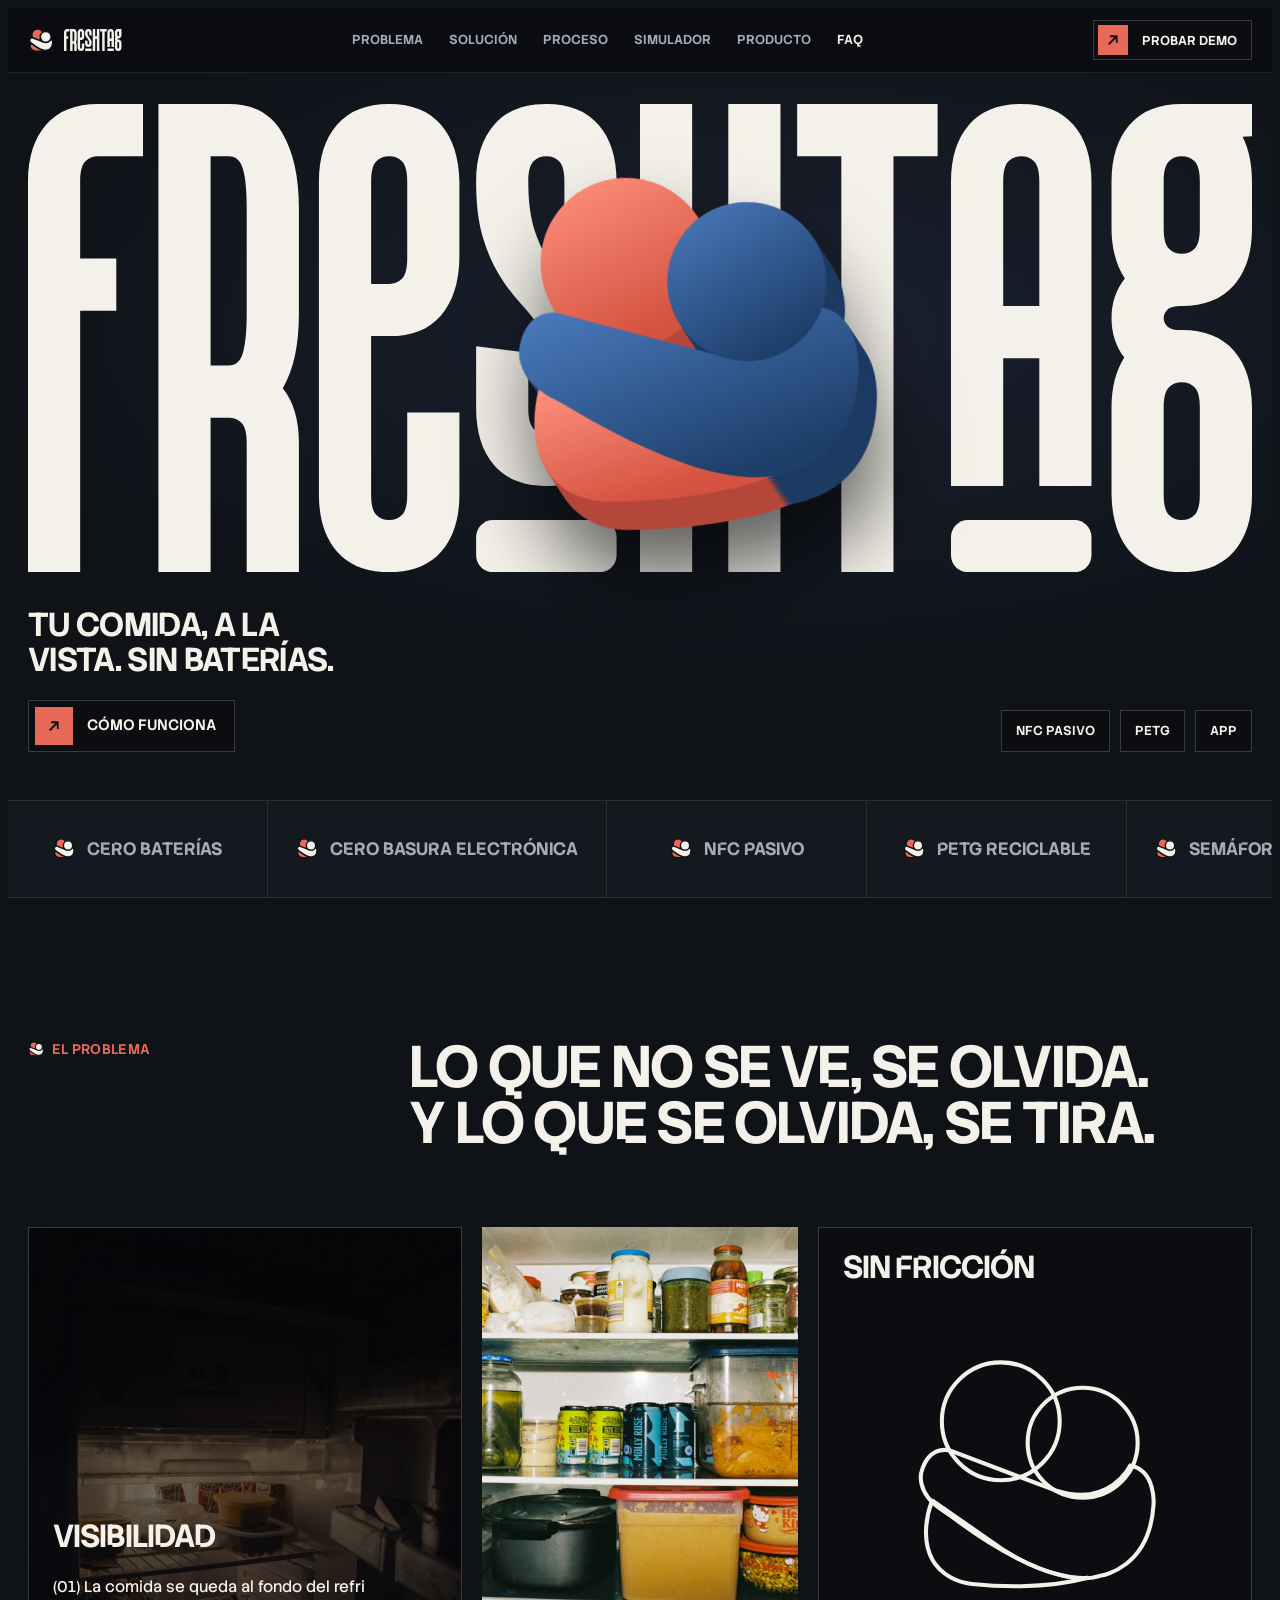
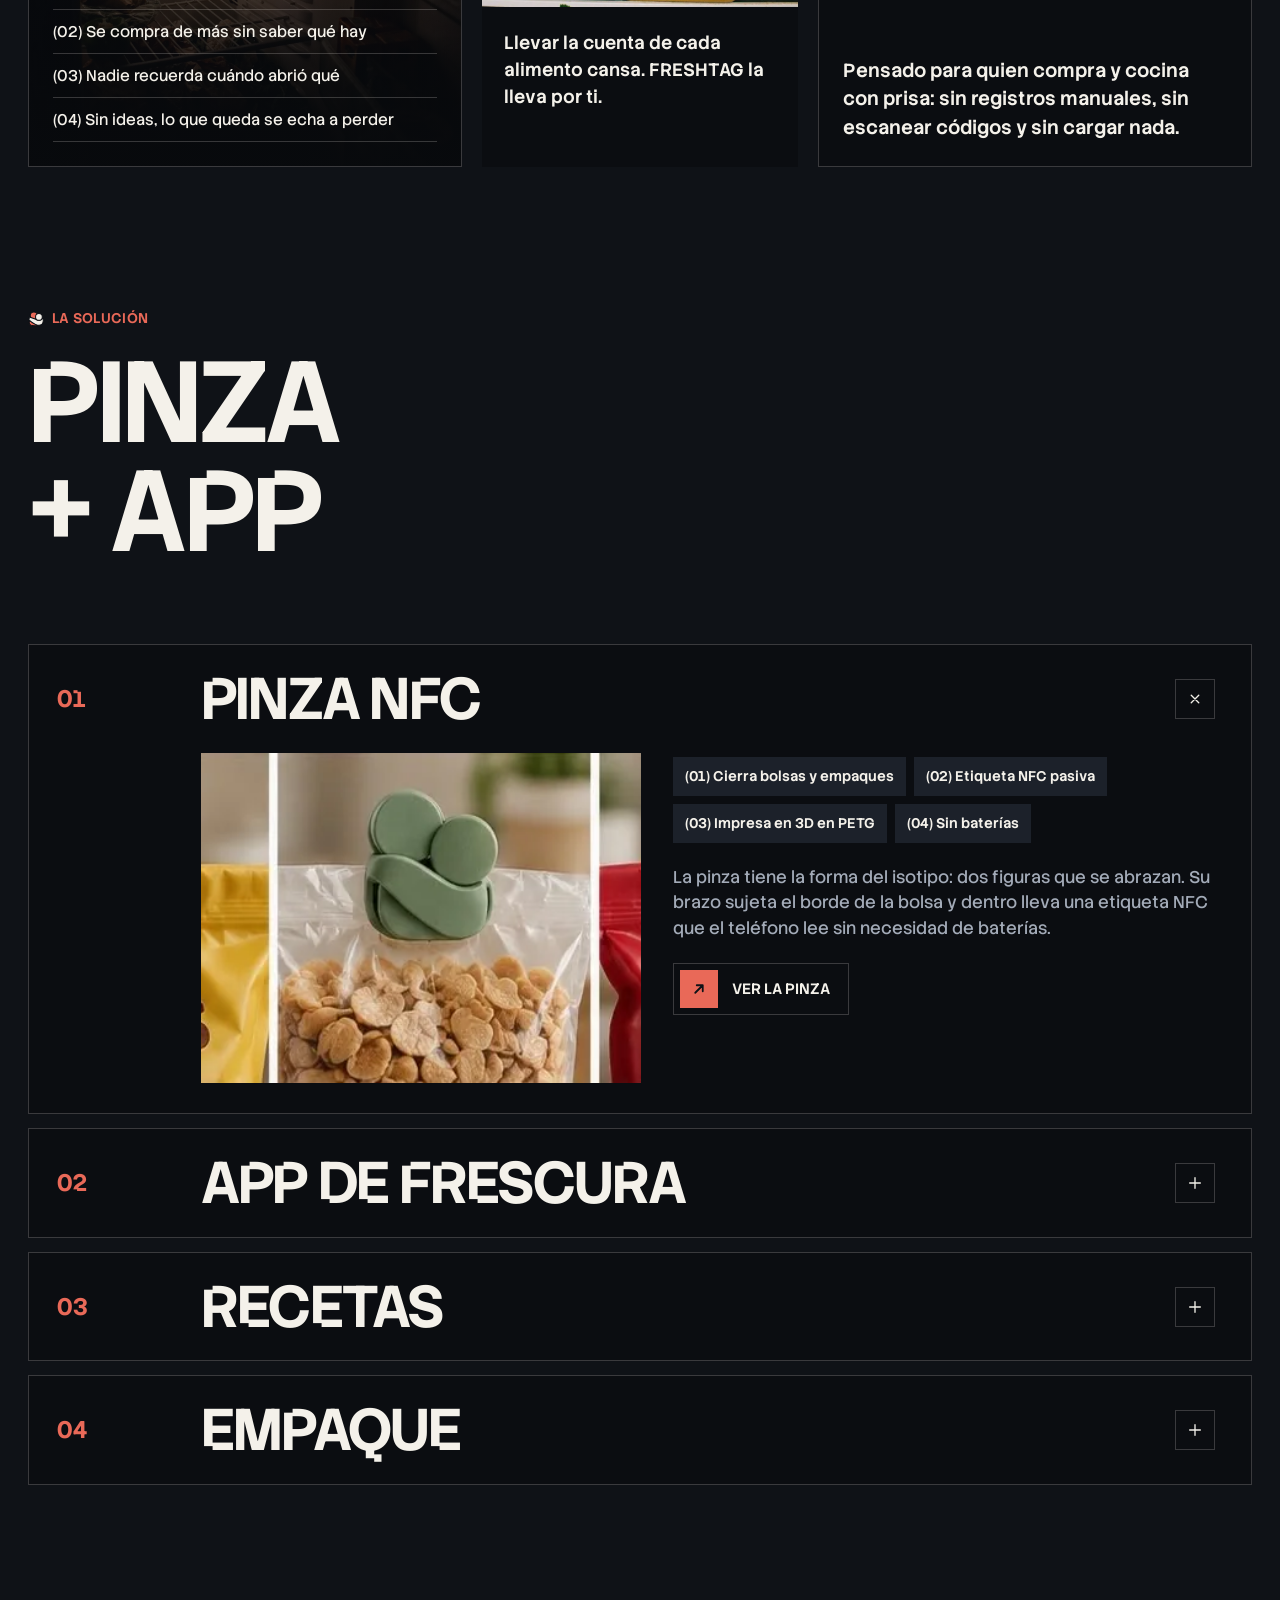
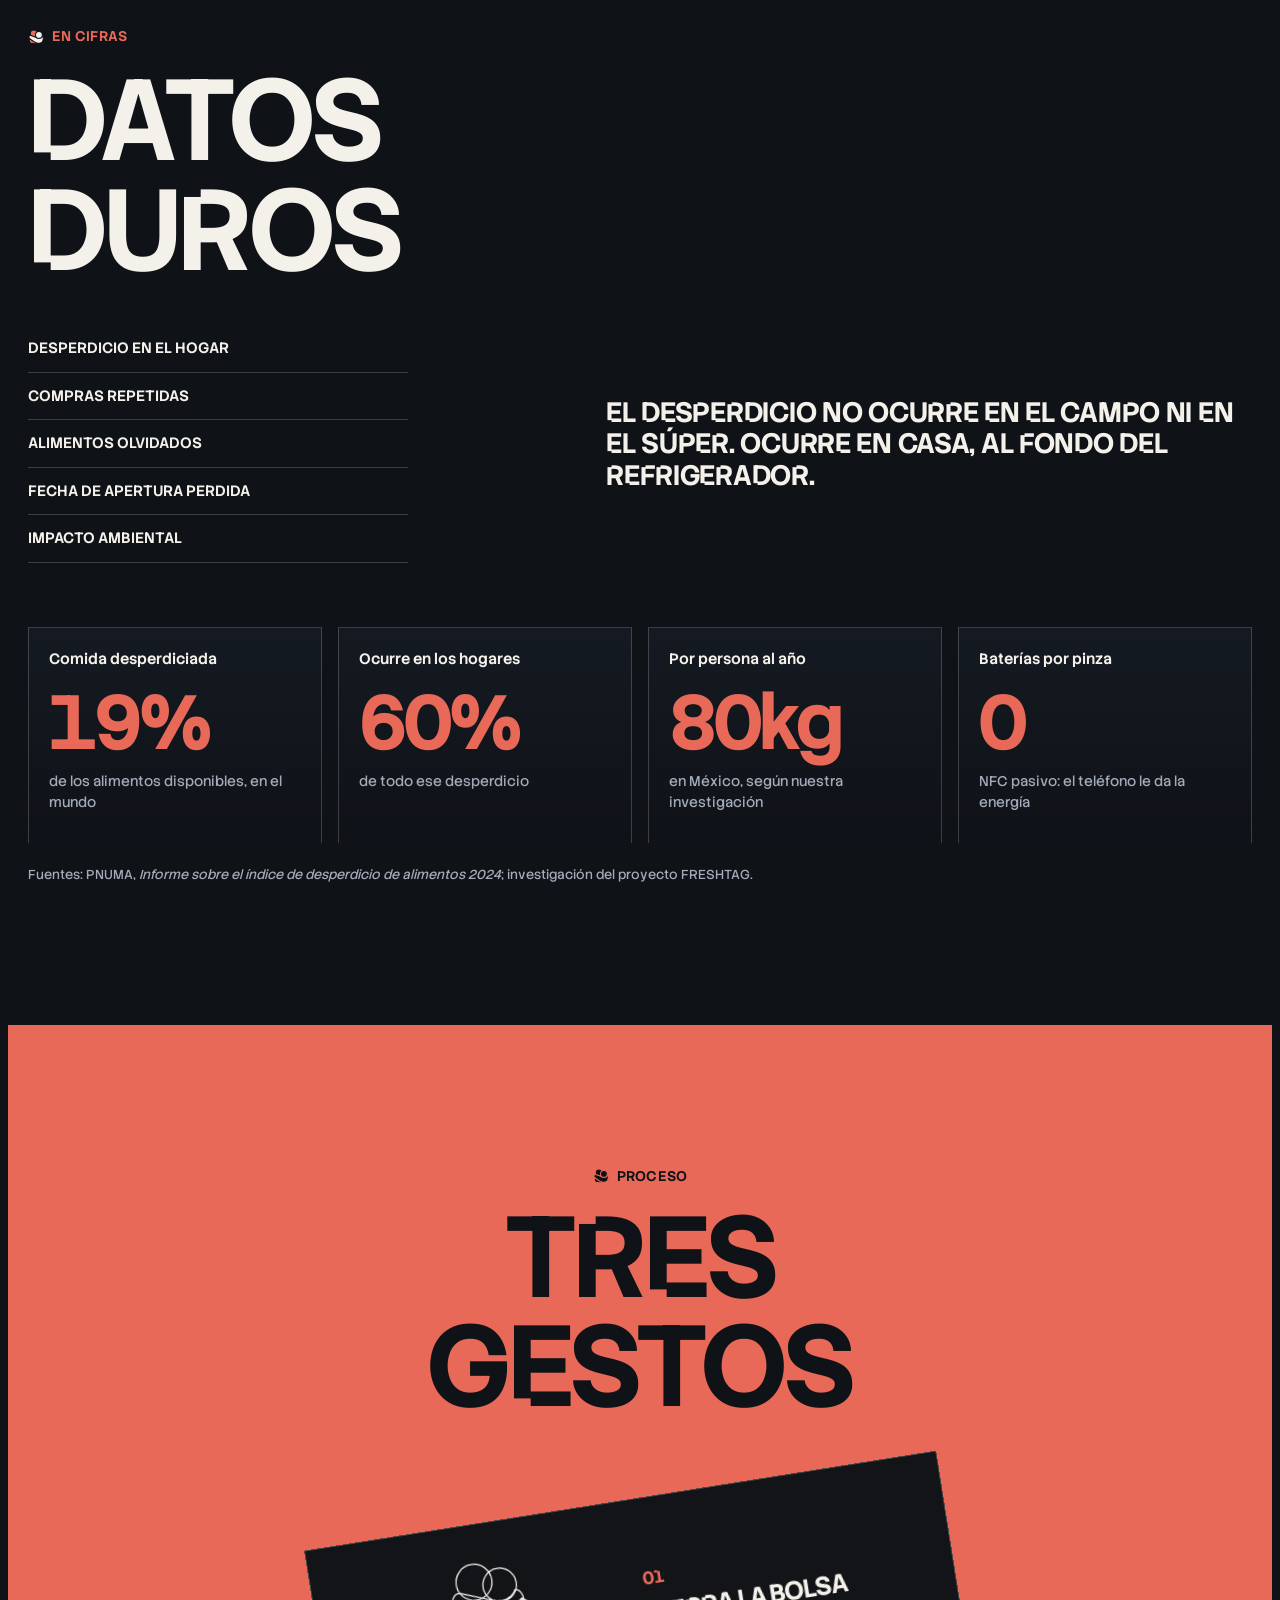
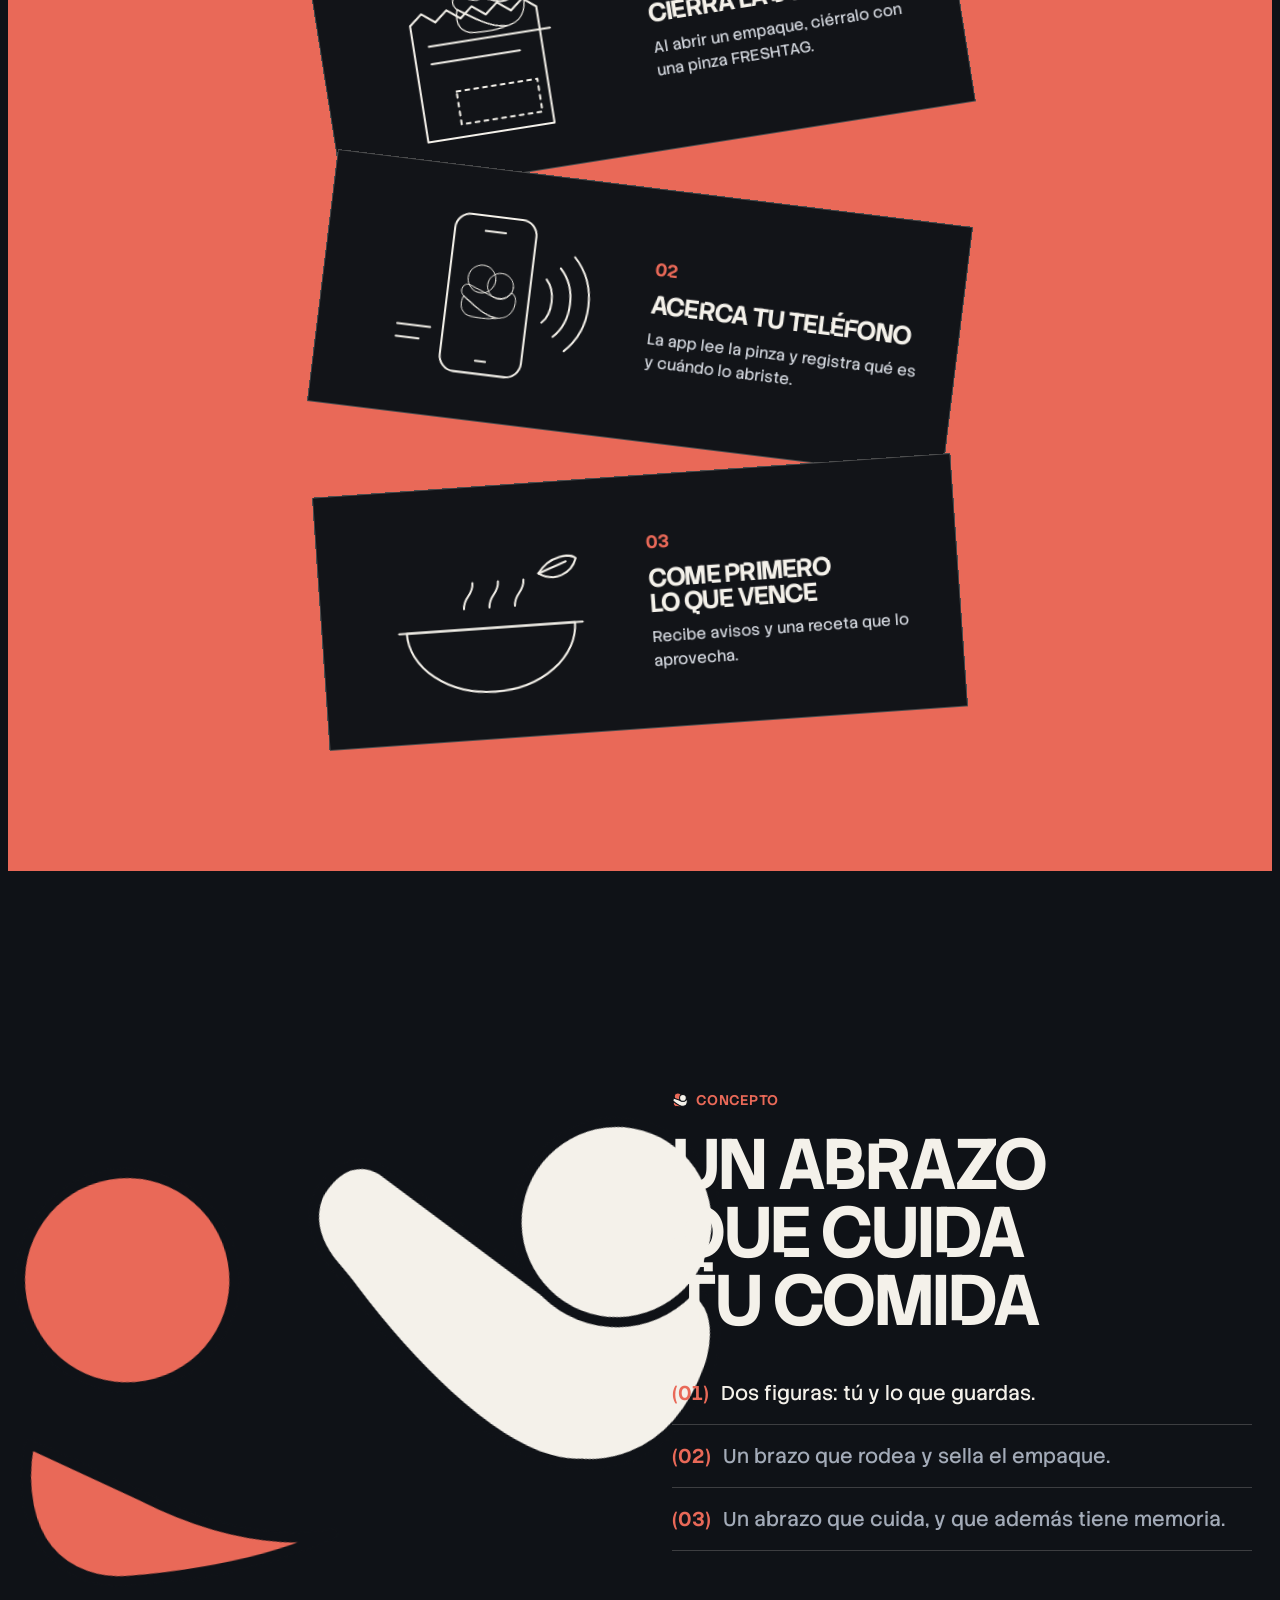
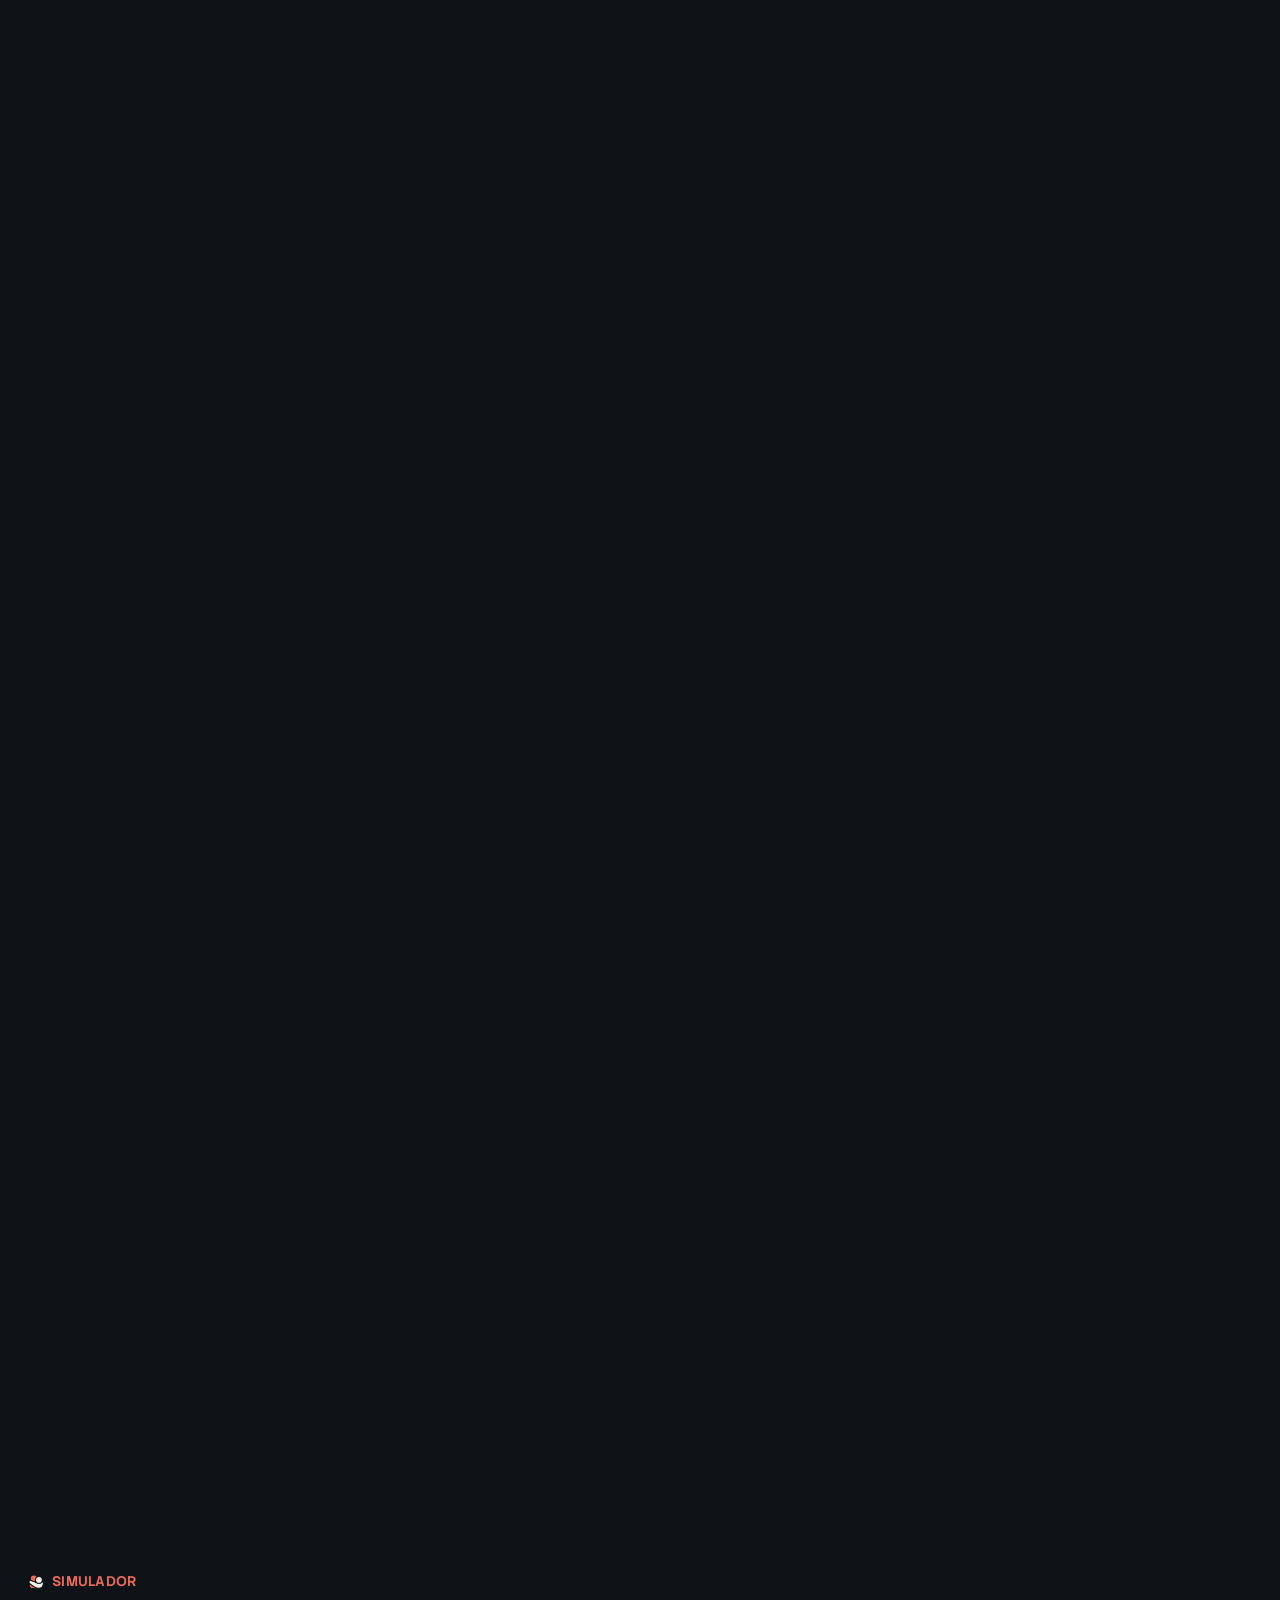
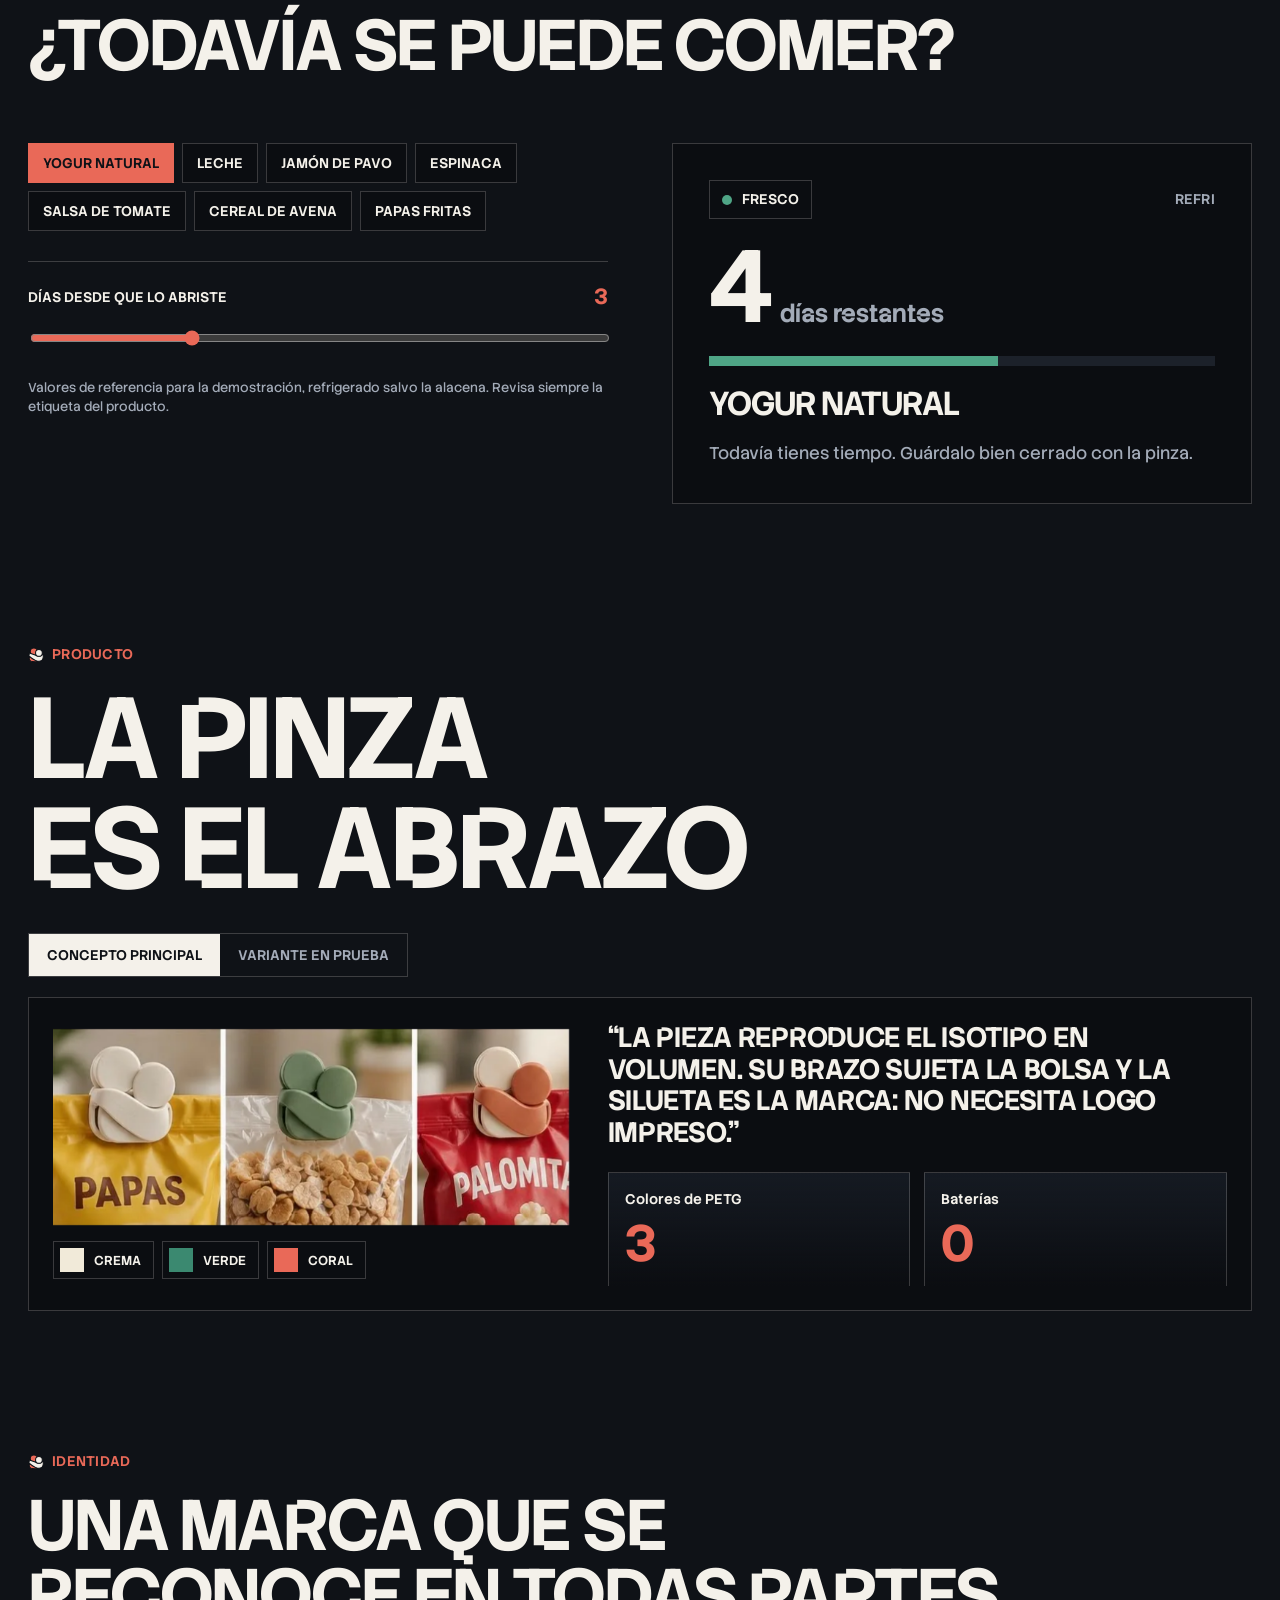
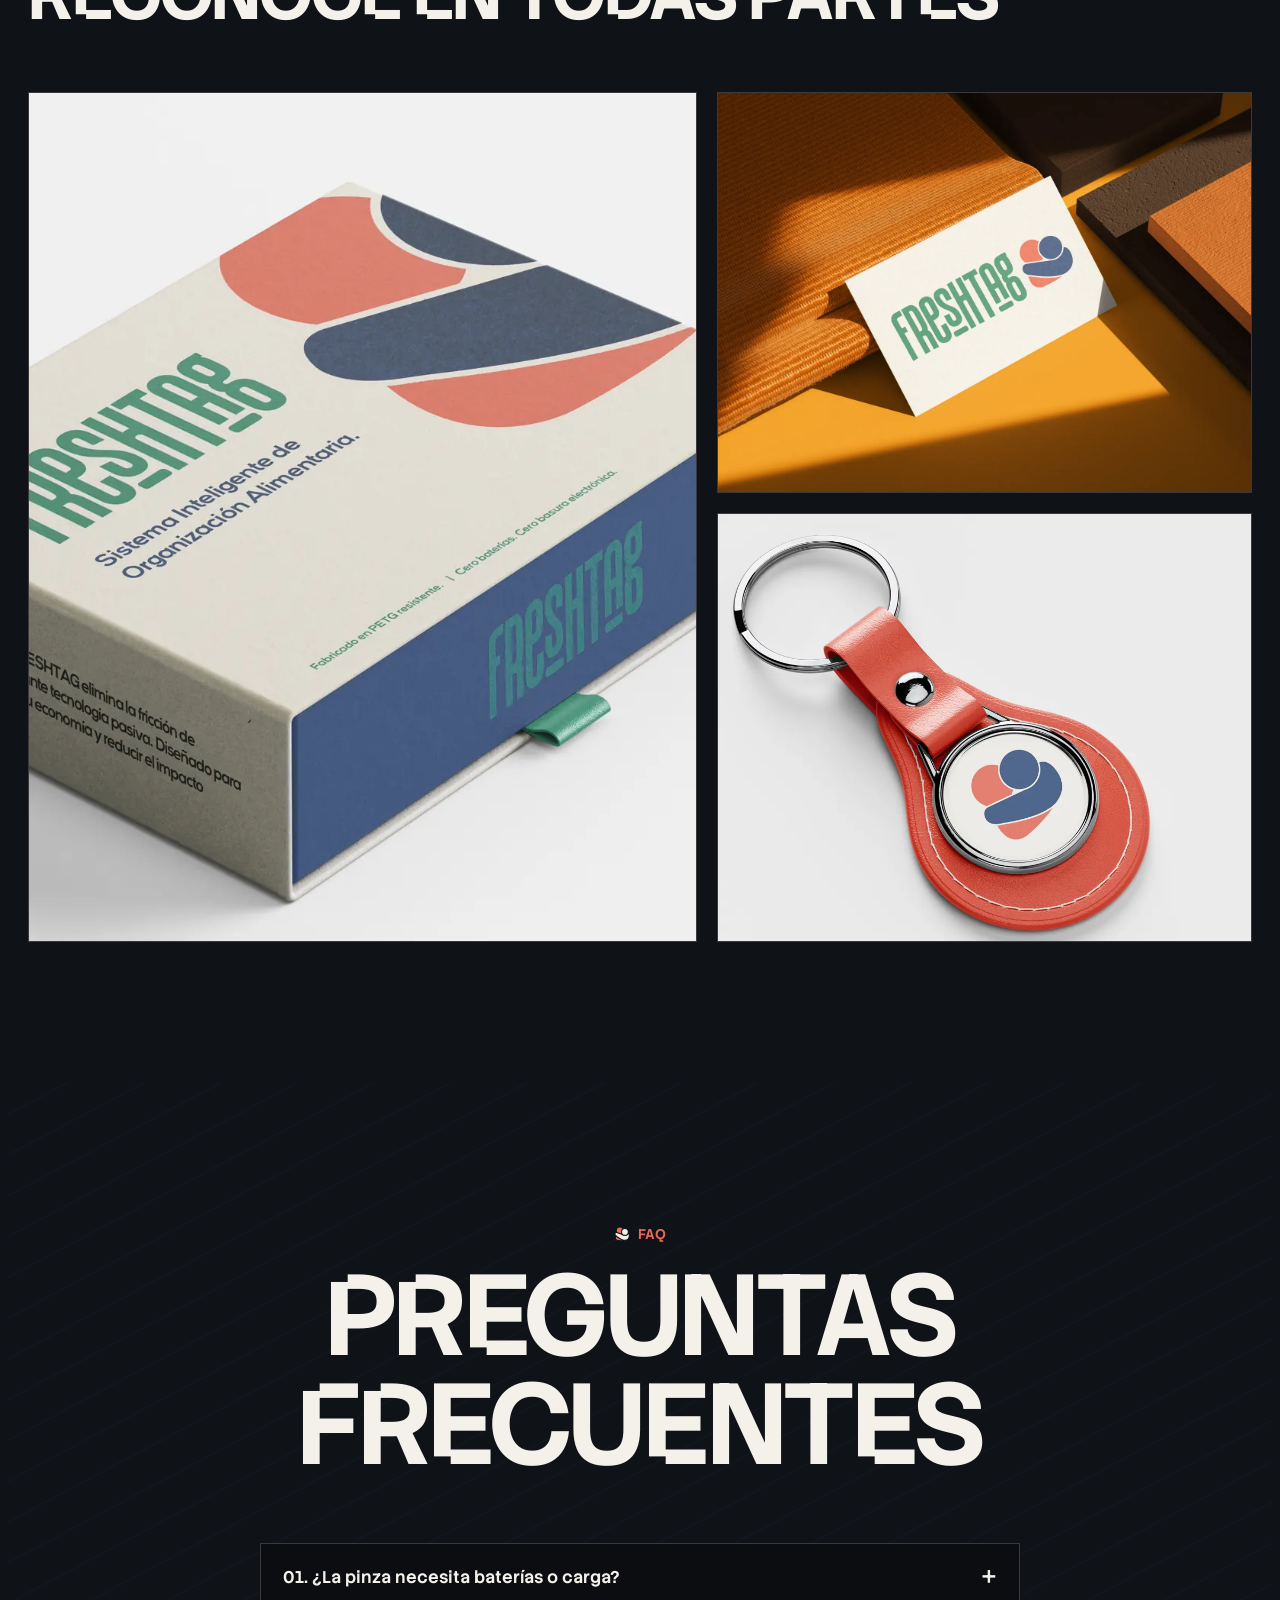
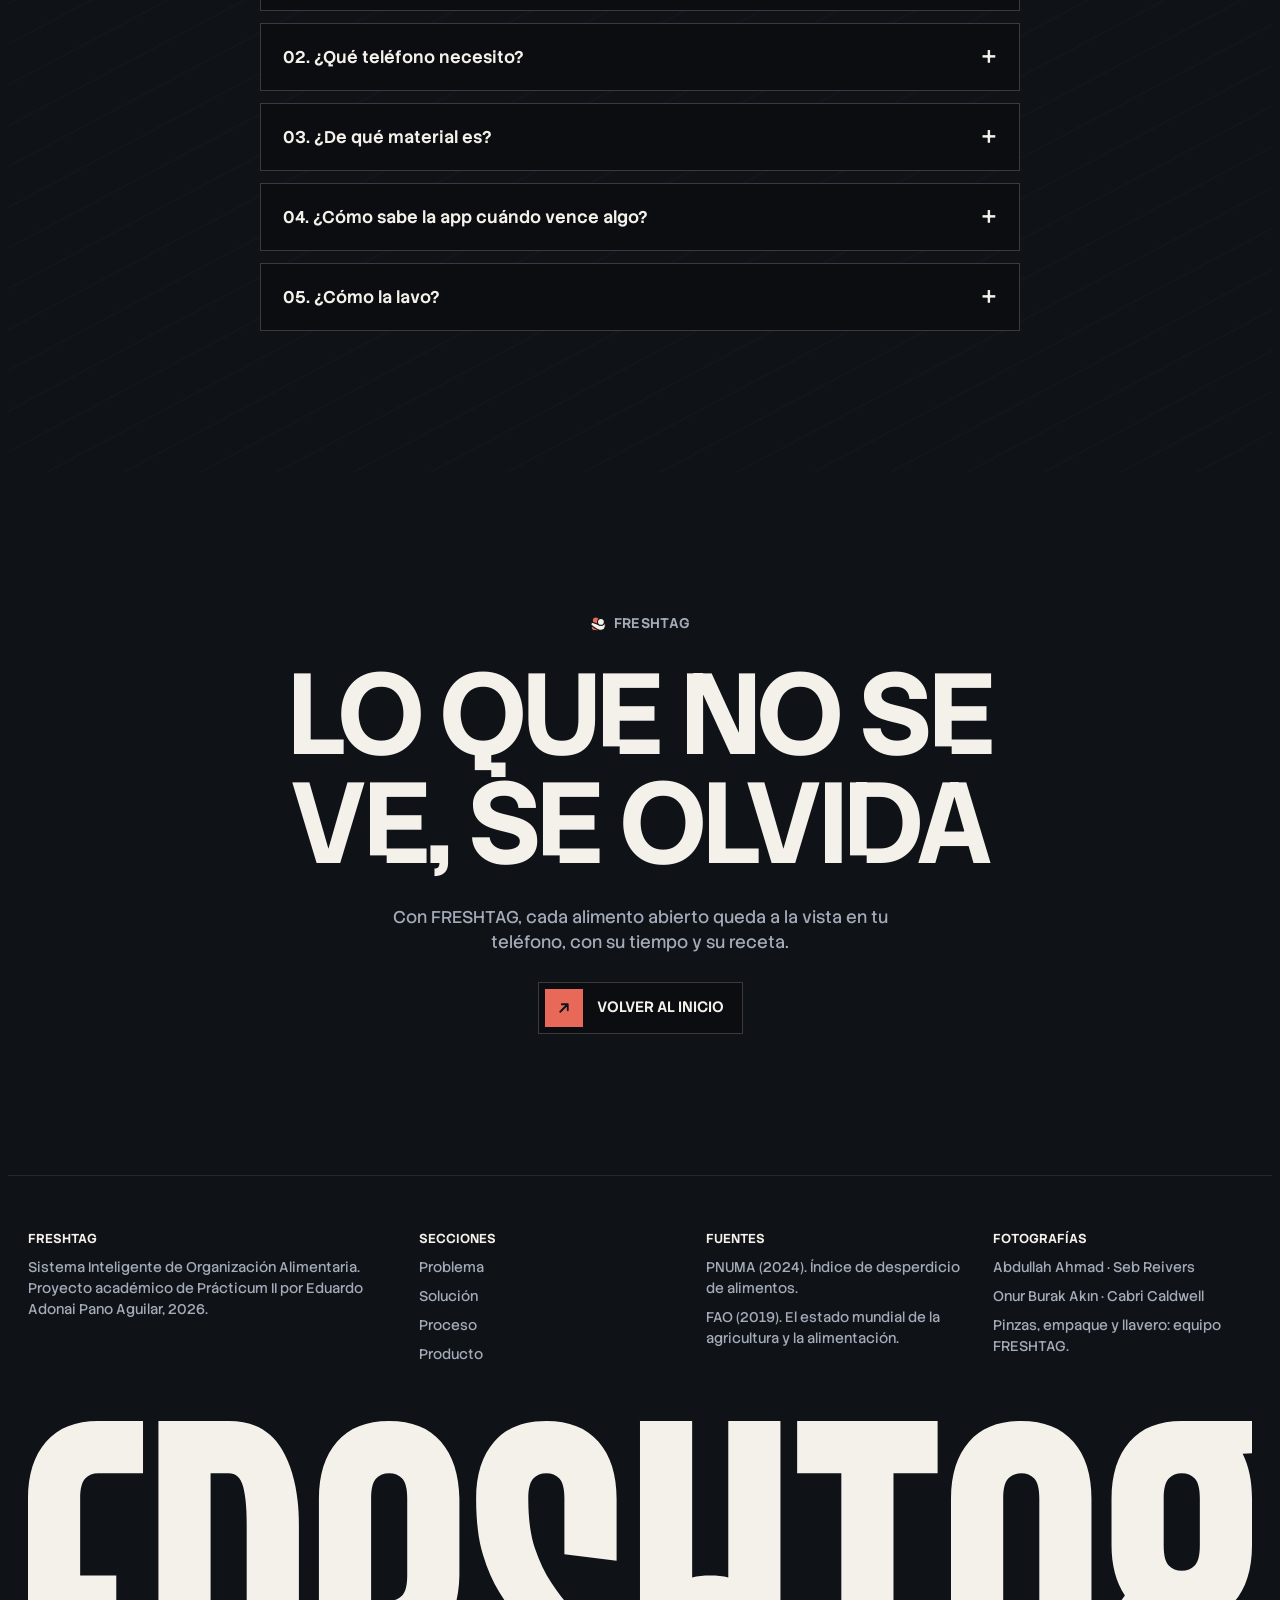
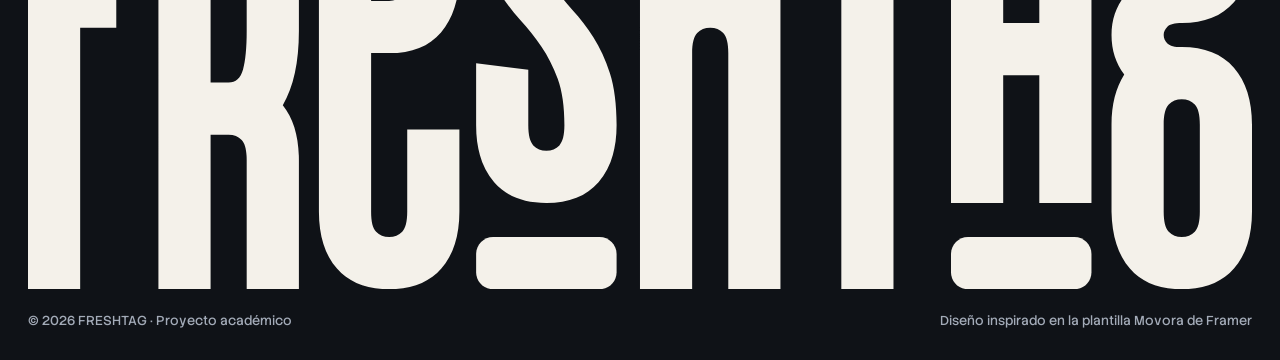
==== index.html @ 0c436e12 "Sitio FRESHTAG" ====
<!doctype html><html lang="es"><head><meta charset="utf-8"><meta name="viewport" content="width=device-width,initial-scale=1,viewport-fit=cover"></head><body>
<title>FRESHTAG</title>
<meta name="claude:viewport-fit-sides" content="cover">
<meta name="description" content="FRESHTAG: pinzas con NFC pasivo y una app que te dice qué comer primero.">
<link rel="preconnect" href="https://fonts.googleapis.com">
<link rel="preconnect" href="https://fonts.gstatic.com" crossorigin>
<link rel="stylesheet" href="https://fonts.googleapis.com/css2?family=Stack+Sans+Notch:wght@700&family=Stack+Sans+Text:wght@400;600&display=swap">
<style>
/* Layout: industrial dark scroll (giant uppercase display, boxed cards with hairlines, numbered rows, one accent band).
   Single dark theme on purpose; FRESHTAG coral is the only accent, green only means "fresh". */
:root{
  color-scheme:dark;
  --bg:#0f1217; --bg-2:#14181f; --card:#0b0d11; --line:rgba(244,241,234,.2); --line-2:rgba(244,241,234,.1);
  --fg:#f4f1ea; --muted:#a3abb8; --coral:#e96958; --green:#4fa586; --amber:#e8a33d; --red:#ef6b55;
  --wm:#f4f1ea; --iso-back:#e96958; --iso-front:#f4f1ea; --gap:var(--bg);
  --display:"Stack Sans Notch","Arial Black",Impact,system-ui,sans-serif;
  --text:"Stack Sans Text",system-ui,-apple-system,"Segoe UI",sans-serif;
}
*{box-sizing:border-box}
[hidden]{display:none!important}
html{scroll-behavior:smooth}
body{background:var(--bg);color:var(--fg);font-family:var(--text);font-size:17px;line-height:1.5;-webkit-font-smoothing:antialiased;overflow-x:clip}
img{max-width:100%;display:block}
h1,h2,h3{font-family:var(--display);font-weight:700;text-transform:uppercase;line-height:.95;letter-spacing:-.03em;margin:0;text-wrap:balance}
p{margin:0}
a{color:inherit}
:focus-visible{outline:3px solid var(--coral);outline-offset:3px}
.wrap{max-width:1360px;margin-inline:auto;padding-left:max(20px,env(safe-area-inset-left,0px));padding-right:max(20px,env(safe-area-inset-right,0px))}
.band{padding-block:clamp(80px,11vw,160px)}
.tag{display:inline-flex;align-items:center;gap:8px;font-size:14px;font-weight:600;text-transform:uppercase;color:var(--coral);letter-spacing:.02em}
.tag svg{width:16px;height:16px}
.h-xl{font-size:clamp(52px,9vw,140px)}
.h-lg{font-size:clamp(38px,5.6vw,84px)}
.f-back{fill:var(--iso-back)} .f-front{fill:var(--iso-front)} .f-wm{fill:var(--wm)} .s-gap{stroke:var(--gap)}
.cta{display:inline-flex;align-items:center;gap:14px;padding:6px 18px 6px 6px;border:1px solid var(--line);background:var(--card);color:var(--fg);font:600 15px/1 var(--text);text-transform:uppercase;text-decoration:none;cursor:pointer;transition:border-color .2s ease}
.cta i{width:38px;height:38px;display:grid;place-items:center;background:var(--coral);transition:transform .25s ease}
.cta i svg{width:18px;height:18px;stroke:#0f1217}
.cta:hover{border-color:var(--fg)} .cta:hover i{transform:rotate(45deg)}
.hair{border:1px solid var(--line)}

/* progress + header */
.progress{position:fixed;top:0;left:0;right:0;height:3px;z-index:60}
.progress i{display:block;height:100%;background:var(--coral);transform-origin:0 50%;transform:scaleX(0)}
header.top{position:sticky;top:env(safe-area-inset-top,0px);z-index:50;background:rgba(10,12,16,.82);backdrop-filter:blur(12px);-webkit-backdrop-filter:blur(12px);border-bottom:1px solid var(--line-2)}
.top .wrap{display:flex;align-items:center;justify-content:space-between;gap:20px;height:64px}
.brand{display:flex;align-items:center;gap:10px;text-decoration:none}
.brand .bi svg{width:26px;display:block}.brand .bw svg{height:22px;width:auto;display:block}
.top nav{display:flex;gap:26px;font-size:13px;font-weight:600;text-transform:uppercase}
.top nav a{text-decoration:none;color:var(--muted)} .top nav a:hover,.top nav a.on{color:var(--fg)}
.top .cta{padding:4px 14px 4px 4px;font-size:13px} .top .cta i{width:30px;height:30px}
@media (max-width:900px){.top nav{display:none}}

/* hero */
.hero{position:relative;overflow:hidden;padding-block:clamp(16px,2.4vw,32px) clamp(28px,4vw,48px);background:radial-gradient(90% 70% at 60% 35%,#1a2130 0%,var(--bg) 70%)}
.hero .stage{position:relative}
.hero .giant svg{display:block;width:100%;height:auto;max-height:max(220px,calc(100svh - 64px - 230px));margin-inline:auto}
.hero .obj{position:absolute;left:50%;top:50%;width:min(34vw,56svh,520px);transform:translate(-40%,-50%) rotate(-6deg);filter:drop-shadow(0 50px 40px rgba(0,0,0,.6));will-change:transform;pointer-events:none}
.hero .obj svg{width:100%;height:auto;overflow:visible;display:block}
.hero .bottom{position:relative;display:flex;justify-content:space-between;align-items:flex-end;gap:24px;flex-wrap:wrap;margin-top:clamp(20px,3vw,36px)}
.hero h1{font-size:clamp(26px,2.6vw,38px);line-height:1.05;letter-spacing:-.02em;max-width:15ch}
.hero .left{display:grid;gap:22px;justify-items:start}
.badges{display:flex;gap:10px;flex-wrap:wrap}
.badges span{border:1px solid var(--line);background:var(--card);padding:10px 14px;font-size:13px;font-weight:600;text-transform:uppercase}
@media (max-width:760px){.hero .obj{position:relative;left:auto;top:auto;width:min(64vw,280px);margin:-18px auto 0;transform:rotate(-6deg)}}

/* claim strip */
.strip{overflow:hidden;border-block:1px solid var(--line-2);background:var(--bg-2)}
.strip .track{display:flex;width:max-content;animation:mq 40s linear infinite}
.strip span{display:flex;align-items:center;justify-content:center;gap:12px;min-width:260px;height:96px;padding-inline:28px;border-right:1px solid var(--line-2);font:700 18px/1 var(--display);text-transform:uppercase;color:var(--muted);white-space:nowrap}
.strip span svg{width:22px}
@keyframes mq{to{transform:translateX(-50%)}}

/* about */
.about .head{display:grid;grid-template-columns:1fr 2.4fr;gap:30px;align-items:start}
.about h2{font-size:clamp(34px,4.6vw,68px)}
.trio{display:grid;grid-template-columns:1.1fr .8fr 1.1fr;gap:20px;margin-top:clamp(48px,6vw,80px)}
.tcard{position:relative;min-height:540px;overflow:hidden;background:var(--card);display:flex;flex-direction:column;justify-content:flex-end;padding:24px}
.tcard>img{position:absolute;inset:0;width:100%;height:100%;object-fit:cover;opacity:.55}
.tcard::after{content:"";position:absolute;inset:0;background:linear-gradient(180deg,rgba(8,10,13,0) 30%,rgba(8,10,13,.92) 100%);pointer-events:none}
.tcard>*:not(img){position:relative;z-index:1}
.tcard h3{font-size:32px;margin-bottom:14px}
.tcard ul{list-style:none;margin:0;padding:0;display:grid}
.tcard li{padding:10px 0;border-bottom:1px solid var(--line);font-size:15.5px}
.tcard.plain{justify-content:space-between}
.tcard.plain::after{display:none}
.tcard.plain p{font-size:19px;font-weight:600;max-width:30ch}
.tcard .mid{flex:1;display:grid;place-items:center;padding-block:20px}
.tcard .mid svg{width:70%;max-width:260px}
.tcard.photo-top{justify-content:flex-start;padding:0}
.tcard.photo-top>img{position:static;opacity:1;height:380px;flex:none}
.tcard.photo-top::after{display:none}
.tcard.photo-top p{padding:22px;font-size:18px;font-weight:600}
@media (max-width:960px){.about .head{grid-template-columns:1fr}.trio{grid-template-columns:1fr}.tcard{min-height:420px}}

/* solution rows (accordion) */
.rows{margin-top:clamp(48px,6vw,80px);display:grid;gap:14px}
.row{background:var(--card);border:1px solid var(--line)}
.row>button{all:unset;box-sizing:border-box;width:100%;display:grid;grid-template-columns:120px 1fr 48px;gap:24px;align-items:center;padding:26px 28px;cursor:pointer}
.row>button:focus-visible{outline:3px solid var(--coral);outline-offset:-3px}
.row .n{font:700 24px/1 var(--display);color:var(--coral)}
.row h3{font-size:clamp(30px,4.6vw,64px)}
.row .pm{width:40px;height:40px;border:1px solid var(--line);display:grid;place-items:center}
.row .pm svg{width:16px;stroke:var(--fg);transition:transform .3s ease}
.row[data-open="true"] .pm svg{transform:rotate(45deg)}
.row .body{display:grid;grid-template-columns:1fr 1.25fr;gap:32px;padding:0 28px 30px 172px}
.row .body img{width:100%;aspect-ratio:4/3;object-fit:cover;background:#fff}
.chips{display:flex;flex-wrap:wrap;gap:8px;margin-block:4px 22px}
.chips span{background:#1c212a;padding:9px 12px;font-size:14px;font-weight:600}
.row .body p{color:var(--muted);max-width:52ch;margin-bottom:22px}
@media (max-width:860px){.row>button{grid-template-columns:52px 1fr 40px;gap:14px;padding:20px}.row .body{grid-template-columns:1fr;padding:0 20px 24px}}

/* numbers */
.nums{display:grid;grid-template-columns:repeat(4,minmax(0,1fr));gap:16px;margin-top:clamp(40px,5vw,64px)}
.num{border:1px solid var(--line);border-bottom:0;padding:20px 20px 30px;background:linear-gradient(180deg,#151a22,transparent)}
.num p{font-size:15px;font-weight:600}
.num b{display:block;font:700 clamp(48px,6vw,86px)/1 var(--display);color:var(--coral);letter-spacing:-.04em;margin-top:14px;font-variant-numeric:tabular-nums}
.num small{display:block;margin-top:10px;color:var(--muted);font-size:14px}
.facts{display:grid;grid-template-columns:1fr 1.2fr;gap:40px;align-items:center;margin-top:40px}
.facts ul{list-style:none;margin:0;padding:0;max-width:380px}
.facts li{padding:12px 0;border-bottom:1px solid var(--line);font-weight:600;text-transform:uppercase;font-size:15px}
.src{font-size:13px;color:var(--muted);margin-top:22px}
@media (max-width:900px){.nums{grid-template-columns:repeat(2,minmax(0,1fr))}.facts{grid-template-columns:1fr}}

/* process band */
.process{background:var(--coral);color:#0f1217;overflow:hidden}
.process .tag{color:#0f1217}
.process .tag .f-back{fill:#0f1217}.process .tag .f-front{fill:#0f1217}.process .tag .s-gap{stroke:var(--coral)}
.process .head{text-align:center;display:grid;justify-items:center;gap:16px;position:relative}
.pcards{position:relative;display:grid;gap:clamp(18px,3vw,34px);justify-items:center;margin-top:clamp(40px,6vw,80px)}
.pcard{width:min(100%,640px);background:#121418;color:var(--fg);border:1px solid rgba(244,241,234,.25);display:grid;grid-template-columns:1fr 1fr;gap:20px;align-items:center;padding:24px 28px;transform:rotate(var(--r,0deg));will-change:transform}
.pcard svg{width:100%;height:auto}
.pcard .n{font:700 18px/1 var(--display);color:var(--coral)}
.pcard h3{font-size:26px;margin:10px 0}
.pcard p{color:#cfd3da;font-size:15.5px}
@media (max-width:600px){.pcard{grid-template-columns:1fr}.pcard svg{max-width:240px}}

/* hug pinned */
.hug{height:240vh}
.hug .stick{position:sticky;top:0;height:100vh;height:100svh;display:grid;place-items:center;overflow:hidden}
.hug .stage{display:grid;grid-template-columns:1fr 1fr;gap:clamp(24px,5vw,80px);align-items:center;width:100%}
.hug .stage>svg{width:min(100%,480px);overflow:visible;justify-self:center}
.hug .g-back,.hug .g-front{transform-box:fill-box;transform-origin:center;will-change:transform}
.lines{margin-top:28px;display:grid}
.lines p{padding:16px 0;border-bottom:1px solid var(--line);font-size:clamp(17px,1.6vw,20px);color:var(--muted);transition:color .3s ease}
.lines p.on{color:var(--fg)}
.lines p span{color:var(--coral);font-weight:600;margin-right:12px}
@media (max-width:760px){.hug .stage{grid-template-columns:1fr}.hug .stage>svg{width:min(70%,300px)}}

/* simulator */
.sim .grid{display:grid;grid-template-columns:1fr 1fr;gap:clamp(28px,5vw,72px);align-items:start;margin-top:clamp(40px,5vw,64px)}
.foods{display:flex;flex-wrap:wrap;gap:8px}
.foods button{font:600 14px/1 var(--text);text-transform:uppercase;padding:12px 14px;border:1px solid var(--line);background:var(--card);color:var(--fg);cursor:pointer}
.foods button[aria-pressed="true"]{background:var(--coral);border-color:var(--coral);color:#0f1217}
.ctrl{margin-top:30px;border-top:1px solid var(--line);padding-top:24px}
.ctrl label{display:flex;justify-content:space-between;align-items:center;font-weight:600;text-transform:uppercase;font-size:14px}
.ctrl output{font:700 22px/1 var(--display);color:var(--coral);font-variant-numeric:tabular-nums}
input[type=range]{width:100%;margin-top:16px;accent-color:var(--coral);height:28px}
.readout{border:1px solid var(--line);background:var(--card);padding:clamp(22px,3vw,36px);display:grid;gap:22px}
.readout .top2{display:flex;justify-content:space-between;align-items:center;gap:16px;flex-wrap:wrap}
.state{display:inline-flex;align-items:center;gap:10px;font-weight:600;text-transform:uppercase;font-size:14px;border:1px solid var(--line);padding:8px 12px}
.state i{width:10px;height:10px;border-radius:50%}
.big{font:700 clamp(64px,8vw,120px)/.9 var(--display);letter-spacing:-.04em;font-variant-numeric:tabular-nums}
.big small{font-size:.24em;letter-spacing:0;margin-left:10px;color:var(--muted)}
.meter{height:10px;background:#1c212a;position:relative}
.meter i{position:absolute;inset:0 auto 0 0;background:var(--green);transition:width .4s ease, background .4s ease}
.readout h3{font-size:clamp(24px,2.6vw,34px)}
.readout p{color:var(--muted)}
.note{font-size:13px;color:var(--muted);margin-top:18px}
@media (max-width:900px){.sim .grid{grid-template-columns:1fr}}

/* product */
.tabs{display:inline-flex;border:1px solid var(--line);margin-top:30px;flex-wrap:wrap}
.tabs button{font:600 14px/1 var(--text);text-transform:uppercase;border:0;background:transparent;color:var(--muted);padding:14px 18px;cursor:pointer}
.tabs button[aria-selected="true"]{background:var(--fg);color:#0f1217}
.pcase{border:1px solid var(--line);background:var(--card);display:grid;grid-template-columns:1fr 1.2fr;gap:clamp(20px,3vw,40px);padding:clamp(16px,2vw,24px);margin-top:20px;align-items:center}
.pcase .ph{position:relative;background:#fff}
.pcase .ph img{width:100%}
.pcase .shade{position:absolute;inset:0;display:grid;grid-template-columns:repeat(3,1fr);pointer-events:none}
.pcase .shade i{transition:background .35s ease}
.pcase[data-pick="crema"] .shade i:not(:nth-child(1)),.pcase[data-pick="verde"] .shade i:not(:nth-child(2)),.pcase[data-pick="coral"] .shade i:not(:nth-child(3)){background:rgba(8,10,13,.62)}
.quote{font:700 clamp(20px,2.2vw,30px)/1.12 var(--display);text-transform:uppercase;letter-spacing:-.01em}
.mini{display:grid;grid-template-columns:1fr 1fr;gap:14px;margin-top:24px}
.mini div{border:1px solid var(--line);border-bottom:0;padding:16px;background:linear-gradient(180deg,#151a22,transparent)}
.mini p{font-size:14px;font-weight:600}
.mini b{display:block;font:700 clamp(36px,4vw,56px)/1 var(--display);color:var(--coral);margin-top:8px}
.swatches{display:flex;gap:8px;margin-top:16px;flex-wrap:wrap}
.swatches button{display:flex;align-items:center;gap:10px;font:600 13px/1 var(--text);text-transform:uppercase;padding:6px 12px 6px 6px;border:1px solid var(--line);background:transparent;color:var(--fg);cursor:pointer}
.swatches button i{width:24px;height:24px}
.swatches button[aria-pressed="true"]{border-color:var(--fg);background:#1c212a}
.cads{display:grid;grid-template-columns:1fr 1fr;gap:10px}
.cads img{aspect-ratio:1;object-fit:contain;background:#fff;width:100%}
.pill{display:inline-block;font-size:12px;font-weight:600;text-transform:uppercase;padding:8px 10px;background:var(--amber);color:#0f1217}
@media (max-width:900px){.pcase{grid-template-columns:1fr}}

/* identity */
.pack .grid{display:grid;grid-template-columns:1.25fr 1fr;gap:20px;margin-top:clamp(40px,5vw,64px)}
.pack figure{margin:0;border:1px solid var(--line);background:var(--card);overflow:hidden}
.pack figure img{width:100%;height:100%;object-fit:cover}
.pack .stack{display:grid;gap:20px}
@media (max-width:860px){.pack .grid{grid-template-columns:1fr}}

/* faq */
.faq{background:repeating-linear-gradient(-28deg,var(--bg) 0 34px,#12161c 34px 36px)}
.faq .head{text-align:center;display:grid;justify-items:center;gap:16px}
.qs{max-width:760px;margin:clamp(40px,5vw,64px) auto 0;display:grid;gap:12px}
details{border:1px solid var(--line);background:var(--card)}
summary{list-style:none;display:flex;justify-content:space-between;align-items:center;gap:16px;padding:20px 22px;cursor:pointer;font-weight:600}
summary::-webkit-details-marker{display:none}
summary::after{content:"+";font:400 26px/1 var(--text);transition:transform .25s ease;flex:none}
details[open] summary::after{transform:rotate(45deg)}
details p{padding:0 22px 22px;color:var(--muted)}

/* final + footer */
.final{text-align:center}
.final .wrap{display:grid;justify-items:center;gap:26px}
.final p{color:var(--muted);max-width:46ch}
footer{border-top:1px solid var(--line-2);padding-top:56px;overflow:hidden}
footer .cols{display:grid;grid-template-columns:1.4fr 1fr 1fr 1fr;gap:28px;font-size:14px;color:var(--muted)}
footer h4{margin:0 0 12px;color:var(--fg);font:600 13px/1 var(--text);text-transform:uppercase}
footer ul{list-style:none;margin:0;padding:0;display:grid;gap:8px}
footer a{text-decoration:none} footer a:hover{color:var(--fg)}
footer .giant2{margin-top:56px}
footer .giant2 svg{width:100%;height:auto;display:block}
footer .legal{display:flex;justify-content:space-between;gap:16px;flex-wrap:wrap;padding-block:22px;font-size:13px;color:var(--muted)}
@media (max-width:860px){footer .cols{grid-template-columns:1fr 1fr}}

@supports (animation-timeline: view()){
  .rv{animation:rv linear both;animation-timeline:view();animation-range:entry 0% entry 55%}
  @keyframes rv{from{opacity:.2;transform:translateY(48px)}to{opacity:1;transform:none}}
}
@media (prefers-reduced-motion: reduce){
  html{scroll-behavior:auto}
  .strip .track{animation:none}
  .rv{animation:none}
  .hug{height:auto}.hug .stick{position:static;height:auto;padding-block:90px}
  .pcard{transform:none}
}
</style>

<div class="progress" aria-hidden="true"><i id="bar"></i></div>

<header class="top">
  <div class="wrap">
    <a class="brand" href="#inicio" aria-label="FRESHTAG, inicio"><span class="bi"><svg aria-hidden="true" focusable="false" xmlns="http://www.w3.org/2000/svg" viewBox="373.43 410.25 140.22 132.49"><path class="f-back s-gap" d="M387.85 489.8C386.27 494.03 377.93 519.19 397.68 530.54C401.31 532.62 405.38 533.84 409.55 534.28C420.31 535.41 448.65 537.44 472.02 530.97C472.02 530.97 449.58 533.53 418.5 510.39L388.61 489.56C388.34 489.37 387.96 489.49 387.85 489.8" stroke-width="9" stroke-linejoin="round" stroke-linecap="round"/><path class="f-back s-gap" d="M456.86 446.53C456.86 464.08 442.63 478.31 425.08 478.31C407.53 478.31 393.3 464.08 393.3 446.53C393.3 428.98 407.53 414.75 425.08 414.75C442.63 414.75 456.86 428.98 456.86 446.53" stroke-width="9" stroke-linejoin="round" stroke-linecap="round"/><path class="f-front s-gap" d="M398.31 462.52C398.31 462.52 386.97 458.44 382.43 473.41C382.43 473.41 378.64 484.47 392.9 493.95C395.23 495.49 397.54 497.08 399.77 498.76C412.72 508.53 454.96 538.24 479.52 529.67C479.52 529.67 505.16 525.81 507.43 492.01C507.43 492.01 509.15 473.16 494.85 470.44C494.85 470.44 484.29 493.37 454.57 483.84L398.31 462.52" stroke-width="9" stroke-linejoin="round" stroke-linecap="round"/><path class="f-front s-gap" d="M498.9 458.1C498.9 474.48 485.62 487.76 469.24 487.76C452.86 487.76 439.58 474.48 439.58 458.1C439.58 441.72 452.86 428.44 469.24 428.44C485.62 428.44 498.9 441.72 498.9 458.1" stroke-width="9" stroke-linejoin="round" stroke-linecap="round"/></svg></span><span class="bw"><svg aria-hidden="true" focusable="false" xmlns="http://www.w3.org/2000/svg" viewBox="47.25 414.46 320.31 122.53"><path class="f-wm" d="M65.63 428.12C64.23 428.12 63.09 428.59 62.21 429.52C61.34 430.45 60.9 432.2 60.9 434.77L60.9 454.9L70.35 454.9L70.35 468.55L60.9 468.55L60.9 536.99L47.25 536.99L47.25 434.77C47.25 428.47 48.82 423.51 51.97 419.89C55.12 416.27 59.67 414.46 65.63 414.46L77.35 414.46L77.35 428.12L65.63 428.12"/><path class="f-wm" d="M99.76 482.91C101.62 482.91 102.88 481.77 103.52 479.49C104.16 477.22 104.48 473.86 104.48 469.43L104.48 441.6C104.48 437.16 104.16 433.81 103.52 431.53C102.88 429.26 101.62 428.12 99.76 428.12L95.03 428.12L95.03 482.91L99.76 482.91M118.14 469.43C118.14 477.6 116.74 484.07 113.93 488.86C116.74 492.36 118.14 497.14 118.14 503.21L118.14 536.99L104.48 536.99L104.48 503.21C104.48 500.64 104.04 498.89 103.17 497.96C102.29 497.03 101.16 496.56 99.76 496.56L95.03 496.56L95.03 536.99L81.38 536.99L81.38 414.46L99.76 414.46C106.17 414.46 110.84 416.97 113.76 421.99C116.68 427.01 118.14 433.54 118.14 441.6L118.14 469.43"/><path class="f-wm" d="M137.04 434.77C137.04 432.2 137.47 430.45 138.35 429.52C139.22 428.58 140.36 428.12 141.76 428.12C143.16 428.12 144.3 428.58 145.18 429.52C146.05 430.45 146.49 432.2 146.49 434.77L146.49 454.9C146.49 457.47 146.05 459.22 145.18 460.15C144.3 461.08 143.16 461.55 141.76 461.55L137.04 461.55L137.04 434.77M141.76 475.2C147.71 475.2 152.24 473.4 155.33 469.78C158.42 466.16 160.02 461.2 160.14 454.9L160.14 434.77C160.02 428.47 158.42 423.51 155.33 419.89C152.24 416.27 147.71 414.46 141.76 414.46C135.81 414.46 131.26 416.27 128.11 419.89C124.96 423.51 123.38 428.47 123.38 434.77L123.38 516.69C123.38 522.99 124.96 527.95 128.11 531.57C131.26 535.18 135.81 536.99 141.76 536.99C147.71 536.99 152.27 535.18 155.42 531.57C158.57 527.95 160.14 522.99 160.14 516.69L160.14 495.16L146.49 495.16L146.49 516.69C146.49 519.26 146.05 521.01 145.18 521.94C144.3 522.87 143.16 523.34 141.76 523.34C140.36 523.34 139.22 522.87 138.35 521.94C137.47 521.01 137.04 519.26 137.04 516.69L137.04 475.2L141.76 475.2"/><path class="f-wm" d="M201.28 451.05L187.62 449.3L187.62 434.77C187.62 432.2 187.18 430.45 186.31 429.52C185.43 428.59 184.3 428.12 182.9 428.12C181.5 428.12 180.36 428.59 179.48 429.52C178.61 430.45 178.17 432.2 178.17 434.77C178.17 440.02 178.75 444.37 179.92 447.81C181.09 451.25 182.52 454.26 184.21 456.82C185.9 459.39 187.74 461.76 189.72 463.91C191.71 466.07 193.54 468.46 195.24 471.09C196.93 473.72 198.36 476.84 199.53 480.45C200.69 484.07 201.28 488.62 201.28 494.11C201.28 500.41 199.7 505.37 196.55 508.99C193.4 512.61 188.85 514.41 182.9 514.41C176.94 514.41 172.39 512.61 169.24 508.99C166.09 505.37 164.52 500.41 164.52 494.11L164.52 477.83L178.17 479.58L178.17 494.11C178.17 496.68 178.61 498.43 179.48 499.36C180.36 500.29 181.5 500.76 182.9 500.76C184.3 500.76 185.43 500.29 186.31 499.36C187.18 498.43 187.62 496.68 187.62 494.11C187.62 489.21 187.04 485.15 185.87 481.94C184.7 478.74 183.27 475.9 181.58 473.45C179.89 471 178.05 468.7 176.07 466.54C174.08 464.38 172.25 461.93 170.56 459.19C168.86 456.45 167.43 453.15 166.27 449.3C165.1 445.45 164.52 440.61 164.52 434.77C164.52 428.47 166.09 423.51 169.24 419.89C172.39 416.28 176.94 414.46 182.9 414.46C188.85 414.46 193.4 416.28 196.55 419.89C199.7 423.51 201.28 428.47 201.28 434.77L201.28 451.05"/><path class="f-wm" d="M164.52 532.54L164.52 527.79C164.52 525.33 166.51 523.34 168.97 523.34L196.82 523.34C199.28 523.34 201.28 525.33 201.28 527.79L201.28 532.54C201.28 535 199.28 536.99 196.82 536.99L168.97 536.99C166.51 536.99 164.52 535 164.52 532.54"/><path class="f-wm" d="M230.51 414.46L244.16 414.46L244.16 536.99L230.51 536.99L230.51 475.2C230.51 472.64 230.07 470.89 229.19 469.95C228.32 469.02 227.18 468.55 225.78 468.55C224.38 468.55 223.24 469.02 222.37 469.95C221.49 470.89 221.05 472.64 221.05 475.2L221.05 536.99L207.4 536.99L207.4 414.46L221.05 414.46L221.05 455.42C222.45 455.07 224.03 454.9 225.78 454.9C227.53 454.9 229.11 455.07 230.51 455.42L230.51 414.46"/><path class="f-wm" d="M285.29 428.12L273.74 428.12L273.74 536.99L260.09 536.99L260.09 428.12L248.53 428.12L248.53 414.46L285.29 414.46L285.29 428.12"/><path class="f-wm" d="M288.79 532.54L288.79 527.79C288.79 525.33 290.78 523.34 293.24 523.34L321.1 523.34C323.56 523.34 325.55 525.33 325.55 527.79L325.55 532.54C325.55 535 323.56 536.99 321.1 536.99L293.24 536.99C290.78 536.99 288.79 535 288.79 532.54"/><path class="f-wm" d="M311.9 467.33L302.45 467.33L302.45 434.77C302.45 432.2 302.88 430.45 303.76 429.52C304.63 428.59 305.77 428.12 307.17 428.12C308.57 428.12 309.71 428.59 310.58 429.52C311.46 430.45 311.9 432.2 311.9 434.77L311.9 467.33M320.82 419.89C317.67 416.27 313.12 414.46 307.17 414.46C301.22 414.46 296.67 416.27 293.52 419.89C290.37 423.51 288.79 428.47 288.79 434.77L288.79 514.41L302.45 514.41L302.45 480.98L311.9 480.98L311.9 514.41L325.55 514.41L325.55 434.77C325.55 428.47 323.98 423.51 320.82 419.89"/><path class="f-wm" d="M353.91 447.02C353.91 449.59 353.47 451.34 352.59 452.27C351.72 453.21 350.58 453.67 349.18 453.67C347.78 453.67 346.64 453.21 345.77 452.27C344.89 451.34 344.45 449.59 344.45 447.02L344.45 434.77C344.45 432.2 344.89 430.45 345.77 429.52C346.64 428.58 347.78 428.12 349.18 428.12C350.58 428.12 351.72 428.58 352.59 429.52C353.47 430.45 353.91 432.2 353.91 434.77L353.91 447.02M345.77 488.68C346.64 487.75 347.78 487.28 349.18 487.28C350.58 487.28 351.72 487.75 352.59 488.68C353.47 489.62 353.91 491.37 353.91 493.93L353.91 516.69C353.91 519.26 353.47 521.01 352.59 521.94C351.72 522.87 350.58 523.34 349.18 523.34C347.78 523.34 346.64 522.87 345.77 521.94C344.89 521.01 344.45 519.26 344.45 516.69L344.45 493.93C344.45 491.37 344.89 489.62 345.77 488.68M367.56 414.46L349.18 414.46C343.23 414.46 338.68 416.27 335.53 419.89C332.38 423.51 330.8 428.47 330.8 434.77L330.8 447.02C330.8 452.16 331.97 456.53 334.3 460.15C331.97 463.07 330.8 466.51 330.8 470.48C330.8 474.45 331.91 477.89 334.13 480.8C331.91 484.3 330.8 488.68 330.8 493.93L330.8 516.69C330.91 522.99 332.52 527.95 335.61 531.57C338.7 535.18 343.23 536.99 349.18 536.99C355.13 536.99 359.68 535.18 362.83 531.57C365.98 527.95 367.56 522.99 367.56 516.69L367.56 493.93C367.56 487.63 365.98 482.67 362.83 479.05C359.68 475.44 355.13 473.63 349.18 473.63C347.31 473.63 346.06 473.31 345.42 472.67C344.77 472.03 344.45 471.29 344.45 470.48C344.45 469.66 344.77 468.93 345.42 468.29C346.06 467.65 347.31 467.33 349.18 467.33C355.13 467.33 359.68 465.52 362.83 461.9C365.98 458.28 367.56 453.32 367.56 447.02L367.56 434.77C367.56 430.22 366.74 426.31 365.11 423.04L367.56 422.87L367.56 414.46"/></svg></span></a>
    <nav aria-label="Secciones"><a href="#problema">Problema</a><a href="#solucion">Solución</a><a href="#proceso">Proceso</a><a href="#simulador">Simulador</a><a href="#producto">Producto</a><a href="#faq">FAQ</a></nav>
    <a class="cta" href="#simulador"><i><svg viewBox="0 0 24 24" fill="none" stroke-width="2.4" stroke-linecap="round" stroke-linejoin="round" aria-hidden="true"><path d="M7 17 17 7M9 7h8v8"/></svg></i>Probar demo</a>
  </div>
</header>

<main>
<section class="hero" id="inicio">
  <div class="wrap">
  <div class="stage"><div class="giant" aria-hidden="true"><svg aria-hidden="true" focusable="false" xmlns="http://www.w3.org/2000/svg" viewBox="47.25 414.46 320.31 122.53"><path class="f-wm" d="M65.63 428.12C64.23 428.12 63.09 428.59 62.21 429.52C61.34 430.45 60.9 432.2 60.9 434.77L60.9 454.9L70.35 454.9L70.35 468.55L60.9 468.55L60.9 536.99L47.25 536.99L47.25 434.77C47.25 428.47 48.82 423.51 51.97 419.89C55.12 416.27 59.67 414.46 65.63 414.46L77.35 414.46L77.35 428.12L65.63 428.12"/><path class="f-wm" d="M99.76 482.91C101.62 482.91 102.88 481.77 103.52 479.49C104.16 477.22 104.48 473.86 104.48 469.43L104.48 441.6C104.48 437.16 104.16 433.81 103.52 431.53C102.88 429.26 101.62 428.12 99.76 428.12L95.03 428.12L95.03 482.91L99.76 482.91M118.14 469.43C118.14 477.6 116.74 484.07 113.93 488.86C116.74 492.36 118.14 497.14 118.14 503.21L118.14 536.99L104.48 536.99L104.48 503.21C104.48 500.64 104.04 498.89 103.17 497.96C102.29 497.03 101.16 496.56 99.76 496.56L95.03 496.56L95.03 536.99L81.38 536.99L81.38 414.46L99.76 414.46C106.17 414.46 110.84 416.97 113.76 421.99C116.68 427.01 118.14 433.54 118.14 441.6L118.14 469.43"/><path class="f-wm" d="M137.04 434.77C137.04 432.2 137.47 430.45 138.35 429.52C139.22 428.58 140.36 428.12 141.76 428.12C143.16 428.12 144.3 428.58 145.18 429.52C146.05 430.45 146.49 432.2 146.49 434.77L146.49 454.9C146.49 457.47 146.05 459.22 145.18 460.15C144.3 461.08 143.16 461.55 141.76 461.55L137.04 461.55L137.04 434.77M141.76 475.2C147.71 475.2 152.24 473.4 155.33 469.78C158.42 466.16 160.02 461.2 160.14 454.9L160.14 434.77C160.02 428.47 158.42 423.51 155.33 419.89C152.24 416.27 147.71 414.46 141.76 414.46C135.81 414.46 131.26 416.27 128.11 419.89C124.96 423.51 123.38 428.47 123.38 434.77L123.38 516.69C123.38 522.99 124.96 527.95 128.11 531.57C131.26 535.18 135.81 536.99 141.76 536.99C147.71 536.99 152.27 535.18 155.42 531.57C158.57 527.95 160.14 522.99 160.14 516.69L160.14 495.16L146.49 495.16L146.49 516.69C146.49 519.26 146.05 521.01 145.18 521.94C144.3 522.87 143.16 523.34 141.76 523.34C140.36 523.34 139.22 522.87 138.35 521.94C137.47 521.01 137.04 519.26 137.04 516.69L137.04 475.2L141.76 475.2"/><path class="f-wm" d="M201.28 451.05L187.62 449.3L187.62 434.77C187.62 432.2 187.18 430.45 186.31 429.52C185.43 428.59 184.3 428.12 182.9 428.12C181.5 428.12 180.36 428.59 179.48 429.52C178.61 430.45 178.17 432.2 178.17 434.77C178.17 440.02 178.75 444.37 179.92 447.81C181.09 451.25 182.52 454.26 184.21 456.82C185.9 459.39 187.74 461.76 189.72 463.91C191.71 466.07 193.54 468.46 195.24 471.09C196.93 473.72 198.36 476.84 199.53 480.45C200.69 484.07 201.28 488.62 201.28 494.11C201.28 500.41 199.7 505.37 196.55 508.99C193.4 512.61 188.85 514.41 182.9 514.41C176.94 514.41 172.39 512.61 169.24 508.99C166.09 505.37 164.52 500.41 164.52 494.11L164.52 477.83L178.17 479.58L178.17 494.11C178.17 496.68 178.61 498.43 179.48 499.36C180.36 500.29 181.5 500.76 182.9 500.76C184.3 500.76 185.43 500.29 186.31 499.36C187.18 498.43 187.62 496.68 187.62 494.11C187.62 489.21 187.04 485.15 185.87 481.94C184.7 478.74 183.27 475.9 181.58 473.45C179.89 471 178.05 468.7 176.07 466.54C174.08 464.38 172.25 461.93 170.56 459.19C168.86 456.45 167.43 453.15 166.27 449.3C165.1 445.45 164.52 440.61 164.52 434.77C164.52 428.47 166.09 423.51 169.24 419.89C172.39 416.28 176.94 414.46 182.9 414.46C188.85 414.46 193.4 416.28 196.55 419.89C199.7 423.51 201.28 428.47 201.28 434.77L201.28 451.05"/><path class="f-wm" d="M164.52 532.54L164.52 527.79C164.52 525.33 166.51 523.34 168.97 523.34L196.82 523.34C199.28 523.34 201.28 525.33 201.28 527.79L201.28 532.54C201.28 535 199.28 536.99 196.82 536.99L168.97 536.99C166.51 536.99 164.52 535 164.52 532.54"/><path class="f-wm" d="M230.51 414.46L244.16 414.46L244.16 536.99L230.51 536.99L230.51 475.2C230.51 472.64 230.07 470.89 229.19 469.95C228.32 469.02 227.18 468.55 225.78 468.55C224.38 468.55 223.24 469.02 222.37 469.95C221.49 470.89 221.05 472.64 221.05 475.2L221.05 536.99L207.4 536.99L207.4 414.46L221.05 414.46L221.05 455.42C222.45 455.07 224.03 454.9 225.78 454.9C227.53 454.9 229.11 455.07 230.51 455.42L230.51 414.46"/><path class="f-wm" d="M285.29 428.12L273.74 428.12L273.74 536.99L260.09 536.99L260.09 428.12L248.53 428.12L248.53 414.46L285.29 414.46L285.29 428.12"/><path class="f-wm" d="M288.79 532.54L288.79 527.79C288.79 525.33 290.78 523.34 293.24 523.34L321.1 523.34C323.56 523.34 325.55 525.33 325.55 527.79L325.55 532.54C325.55 535 323.56 536.99 321.1 536.99L293.24 536.99C290.78 536.99 288.79 535 288.79 532.54"/><path class="f-wm" d="M311.9 467.33L302.45 467.33L302.45 434.77C302.45 432.2 302.88 430.45 303.76 429.52C304.63 428.59 305.77 428.12 307.17 428.12C308.57 428.12 309.71 428.59 310.58 429.52C311.46 430.45 311.9 432.2 311.9 434.77L311.9 467.33M320.82 419.89C317.67 416.27 313.12 414.46 307.17 414.46C301.22 414.46 296.67 416.27 293.52 419.89C290.37 423.51 288.79 428.47 288.79 434.77L288.79 514.41L302.45 514.41L302.45 480.98L311.9 480.98L311.9 514.41L325.55 514.41L325.55 434.77C325.55 428.47 323.98 423.51 320.82 419.89"/><path class="f-wm" d="M353.91 447.02C353.91 449.59 353.47 451.34 352.59 452.27C351.72 453.21 350.58 453.67 349.18 453.67C347.78 453.67 346.64 453.21 345.77 452.27C344.89 451.34 344.45 449.59 344.45 447.02L344.45 434.77C344.45 432.2 344.89 430.45 345.77 429.52C346.64 428.58 347.78 428.12 349.18 428.12C350.58 428.12 351.72 428.58 352.59 429.52C353.47 430.45 353.91 432.2 353.91 434.77L353.91 447.02M345.77 488.68C346.64 487.75 347.78 487.28 349.18 487.28C350.58 487.28 351.72 487.75 352.59 488.68C353.47 489.62 353.91 491.37 353.91 493.93L353.91 516.69C353.91 519.26 353.47 521.01 352.59 521.94C351.72 522.87 350.58 523.34 349.18 523.34C347.78 523.34 346.64 522.87 345.77 521.94C344.89 521.01 344.45 519.26 344.45 516.69L344.45 493.93C344.45 491.37 344.89 489.62 345.77 488.68M367.56 414.46L349.18 414.46C343.23 414.46 338.68 416.27 335.53 419.89C332.38 423.51 330.8 428.47 330.8 434.77L330.8 447.02C330.8 452.16 331.97 456.53 334.3 460.15C331.97 463.07 330.8 466.51 330.8 470.48C330.8 474.45 331.91 477.89 334.13 480.8C331.91 484.3 330.8 488.68 330.8 493.93L330.8 516.69C330.91 522.99 332.52 527.95 335.61 531.57C338.7 535.18 343.23 536.99 349.18 536.99C355.13 536.99 359.68 535.18 362.83 531.57C365.98 527.95 367.56 522.99 367.56 516.69L367.56 493.93C367.56 487.63 365.98 482.67 362.83 479.05C359.68 475.44 355.13 473.63 349.18 473.63C347.31 473.63 346.06 473.31 345.42 472.67C344.77 472.03 344.45 471.29 344.45 470.48C344.45 469.66 344.77 468.93 345.42 468.29C346.06 467.65 347.31 467.33 349.18 467.33C355.13 467.33 359.68 465.52 362.83 461.9C365.98 458.28 367.56 453.32 367.56 447.02L367.56 434.77C367.56 430.22 366.74 426.31 365.11 423.04L367.56 422.87L367.56 414.46"/></svg></div><div class="obj" id="obj" aria-hidden="true"><svg aria-hidden="true" focusable="false" xmlns="http://www.w3.org/2000/svg" viewBox="362.43 399.25 162.22 154.49"><defs><linearGradient id="g3b" x1="0" y1="0" x2=".4" y2="1"><stop offset="0" stop-color="#ff917f"/><stop offset="1" stop-color="#d4523f"/></linearGradient><linearGradient id="g3f" x1="0" y1="0" x2=".5" y2="1"><stop offset="0" stop-color="#4a7bbd"/><stop offset="1" stop-color="#1f3f6b"/></linearGradient><style>.ex .f-back{fill:#b5473a}.ex .f-front{fill:#1d3a63}.ex .s-gap{stroke:none}.top3 .f-back{fill:url(#g3b)}.top3 .f-front{fill:url(#g3f)}.top3 .s-gap{stroke:none}</style></defs><g class="ex" transform="translate(5.76 11.16)"><path class="f-back s-gap" d="M387.85 489.8C386.27 494.03 377.93 519.19 397.68 530.54C401.31 532.62 405.38 533.84 409.55 534.28C420.31 535.41 448.65 537.44 472.02 530.97C472.02 530.97 449.58 533.53 418.5 510.39L388.61 489.56C388.34 489.37 387.96 489.49 387.85 489.8" stroke-width="3" stroke-linejoin="round" stroke-linecap="round"/><path class="f-back s-gap" d="M456.86 446.53C456.86 464.08 442.63 478.31 425.08 478.31C407.53 478.31 393.3 464.08 393.3 446.53C393.3 428.98 407.53 414.75 425.08 414.75C442.63 414.75 456.86 428.98 456.86 446.53" stroke-width="3" stroke-linejoin="round" stroke-linecap="round"/><path class="f-front s-gap" d="M398.31 462.52C398.31 462.52 386.97 458.44 382.43 473.41C382.43 473.41 378.64 484.47 392.9 493.95C395.23 495.49 397.54 497.08 399.77 498.76C412.72 508.53 454.96 538.24 479.52 529.67C479.52 529.67 505.16 525.81 507.43 492.01C507.43 492.01 509.15 473.16 494.85 470.44C494.85 470.44 484.29 493.37 454.57 483.84L398.31 462.52" stroke-width="3" stroke-linejoin="round" stroke-linecap="round"/><path class="f-front s-gap" d="M498.9 458.1C498.9 474.48 485.62 487.76 469.24 487.76C452.86 487.76 439.58 474.48 439.58 458.1C439.58 441.72 452.86 428.44 469.24 428.44C485.62 428.44 498.9 441.72 498.9 458.1" stroke-width="3" stroke-linejoin="round" stroke-linecap="round"/></g><g class="ex" transform="translate(5.44 10.54)"><path class="f-back s-gap" d="M387.85 489.8C386.27 494.03 377.93 519.19 397.68 530.54C401.31 532.62 405.38 533.84 409.55 534.28C420.31 535.41 448.65 537.44 472.02 530.97C472.02 530.97 449.58 533.53 418.5 510.39L388.61 489.56C388.34 489.37 387.96 489.49 387.85 489.8" stroke-width="3" stroke-linejoin="round" stroke-linecap="round"/><path class="f-back s-gap" d="M456.86 446.53C456.86 464.08 442.63 478.31 425.08 478.31C407.53 478.31 393.3 464.08 393.3 446.53C393.3 428.98 407.53 414.75 425.08 414.75C442.63 414.75 456.86 428.98 456.86 446.53" stroke-width="3" stroke-linejoin="round" stroke-linecap="round"/><path class="f-front s-gap" d="M398.31 462.52C398.31 462.52 386.97 458.44 382.43 473.41C382.43 473.41 378.64 484.47 392.9 493.95C395.23 495.49 397.54 497.08 399.77 498.76C412.72 508.53 454.96 538.24 479.52 529.67C479.52 529.67 505.16 525.81 507.43 492.01C507.43 492.01 509.15 473.16 494.85 470.44C494.85 470.44 484.29 493.37 454.57 483.84L398.31 462.52" stroke-width="3" stroke-linejoin="round" stroke-linecap="round"/><path class="f-front s-gap" d="M498.9 458.1C498.9 474.48 485.62 487.76 469.24 487.76C452.86 487.76 439.58 474.48 439.58 458.1C439.58 441.72 452.86 428.44 469.24 428.44C485.62 428.44 498.9 441.72 498.9 458.1" stroke-width="3" stroke-linejoin="round" stroke-linecap="round"/></g><g class="ex" transform="translate(5.12 9.92)"><path class="f-back s-gap" d="M387.85 489.8C386.27 494.03 377.93 519.19 397.68 530.54C401.31 532.62 405.38 533.84 409.55 534.28C420.31 535.41 448.65 537.44 472.02 530.97C472.02 530.97 449.58 533.53 418.5 510.39L388.61 489.56C388.34 489.37 387.96 489.49 387.85 489.8" stroke-width="3" stroke-linejoin="round" stroke-linecap="round"/><path class="f-back s-gap" d="M456.86 446.53C456.86 464.08 442.63 478.31 425.08 478.31C407.53 478.31 393.3 464.08 393.3 446.53C393.3 428.98 407.53 414.75 425.08 414.75C442.63 414.75 456.86 428.98 456.86 446.53" stroke-width="3" stroke-linejoin="round" stroke-linecap="round"/><path class="f-front s-gap" d="M398.31 462.52C398.31 462.52 386.97 458.44 382.43 473.41C382.43 473.41 378.64 484.47 392.9 493.95C395.23 495.49 397.54 497.08 399.77 498.76C412.72 508.53 454.96 538.24 479.52 529.67C479.52 529.67 505.16 525.81 507.43 492.01C507.43 492.01 509.15 473.16 494.85 470.44C494.85 470.44 484.29 493.37 454.57 483.84L398.31 462.52" stroke-width="3" stroke-linejoin="round" stroke-linecap="round"/><path class="f-front s-gap" d="M498.9 458.1C498.9 474.48 485.62 487.76 469.24 487.76C452.86 487.76 439.58 474.48 439.58 458.1C439.58 441.72 452.86 428.44 469.24 428.44C485.62 428.44 498.9 441.72 498.9 458.1" stroke-width="3" stroke-linejoin="round" stroke-linecap="round"/></g><g class="ex" transform="translate(4.80 9.30)"><path class="f-back s-gap" d="M387.85 489.8C386.27 494.03 377.93 519.19 397.68 530.54C401.31 532.62 405.38 533.84 409.55 534.28C420.31 535.41 448.65 537.44 472.02 530.97C472.02 530.97 449.58 533.53 418.5 510.39L388.61 489.56C388.34 489.37 387.96 489.49 387.85 489.8" stroke-width="3" stroke-linejoin="round" stroke-linecap="round"/><path class="f-back s-gap" d="M456.86 446.53C456.86 464.08 442.63 478.31 425.08 478.31C407.53 478.31 393.3 464.08 393.3 446.53C393.3 428.98 407.53 414.75 425.08 414.75C442.63 414.75 456.86 428.98 456.86 446.53" stroke-width="3" stroke-linejoin="round" stroke-linecap="round"/><path class="f-front s-gap" d="M398.31 462.52C398.31 462.52 386.97 458.44 382.43 473.41C382.43 473.41 378.64 484.47 392.9 493.95C395.23 495.49 397.54 497.08 399.77 498.76C412.72 508.53 454.96 538.24 479.52 529.67C479.52 529.67 505.16 525.81 507.43 492.01C507.43 492.01 509.15 473.16 494.85 470.44C494.85 470.44 484.29 493.37 454.57 483.84L398.31 462.52" stroke-width="3" stroke-linejoin="round" stroke-linecap="round"/><path class="f-front s-gap" d="M498.9 458.1C498.9 474.48 485.62 487.76 469.24 487.76C452.86 487.76 439.58 474.48 439.58 458.1C439.58 441.72 452.86 428.44 469.24 428.44C485.62 428.44 498.9 441.72 498.9 458.1" stroke-width="3" stroke-linejoin="round" stroke-linecap="round"/></g><g class="ex" transform="translate(4.48 8.68)"><path class="f-back s-gap" d="M387.85 489.8C386.27 494.03 377.93 519.19 397.68 530.54C401.31 532.62 405.38 533.84 409.55 534.28C420.31 535.41 448.65 537.44 472.02 530.97C472.02 530.97 449.58 533.53 418.5 510.39L388.61 489.56C388.34 489.37 387.96 489.49 387.85 489.8" stroke-width="3" stroke-linejoin="round" stroke-linecap="round"/><path class="f-back s-gap" d="M456.86 446.53C456.86 464.08 442.63 478.31 425.08 478.31C407.53 478.31 393.3 464.08 393.3 446.53C393.3 428.98 407.53 414.75 425.08 414.75C442.63 414.75 456.86 428.98 456.86 446.53" stroke-width="3" stroke-linejoin="round" stroke-linecap="round"/><path class="f-front s-gap" d="M398.31 462.52C398.31 462.52 386.97 458.44 382.43 473.41C382.43 473.41 378.64 484.47 392.9 493.95C395.23 495.49 397.54 497.08 399.77 498.76C412.72 508.53 454.96 538.24 479.52 529.67C479.52 529.67 505.16 525.81 507.43 492.01C507.43 492.01 509.15 473.16 494.85 470.44C494.85 470.44 484.29 493.37 454.57 483.84L398.31 462.52" stroke-width="3" stroke-linejoin="round" stroke-linecap="round"/><path class="f-front s-gap" d="M498.9 458.1C498.9 474.48 485.62 487.76 469.24 487.76C452.86 487.76 439.58 474.48 439.58 458.1C439.58 441.72 452.86 428.44 469.24 428.44C485.62 428.44 498.9 441.72 498.9 458.1" stroke-width="3" stroke-linejoin="round" stroke-linecap="round"/></g><g class="ex" transform="translate(4.16 8.06)"><path class="f-back s-gap" d="M387.85 489.8C386.27 494.03 377.93 519.19 397.68 530.54C401.31 532.62 405.38 533.84 409.55 534.28C420.31 535.41 448.65 537.44 472.02 530.97C472.02 530.97 449.58 533.53 418.5 510.39L388.61 489.56C388.34 489.37 387.96 489.49 387.85 489.8" stroke-width="3" stroke-linejoin="round" stroke-linecap="round"/><path class="f-back s-gap" d="M456.86 446.53C456.86 464.08 442.63 478.31 425.08 478.31C407.53 478.31 393.3 464.08 393.3 446.53C393.3 428.98 407.53 414.75 425.08 414.75C442.63 414.75 456.86 428.98 456.86 446.53" stroke-width="3" stroke-linejoin="round" stroke-linecap="round"/><path class="f-front s-gap" d="M398.31 462.52C398.31 462.52 386.97 458.44 382.43 473.41C382.43 473.41 378.64 484.47 392.9 493.95C395.23 495.49 397.54 497.08 399.77 498.76C412.72 508.53 454.96 538.24 479.52 529.67C479.52 529.67 505.16 525.81 507.43 492.01C507.43 492.01 509.15 473.16 494.85 470.44C494.85 470.44 484.29 493.37 454.57 483.84L398.31 462.52" stroke-width="3" stroke-linejoin="round" stroke-linecap="round"/><path class="f-front s-gap" d="M498.9 458.1C498.9 474.48 485.62 487.76 469.24 487.76C452.86 487.76 439.58 474.48 439.58 458.1C439.58 441.72 452.86 428.44 469.24 428.44C485.62 428.44 498.9 441.72 498.9 458.1" stroke-width="3" stroke-linejoin="round" stroke-linecap="round"/></g><g class="ex" transform="translate(3.84 7.44)"><path class="f-back s-gap" d="M387.85 489.8C386.27 494.03 377.93 519.19 397.68 530.54C401.31 532.62 405.38 533.84 409.55 534.28C420.31 535.41 448.65 537.44 472.02 530.97C472.02 530.97 449.58 533.53 418.5 510.39L388.61 489.56C388.34 489.37 387.96 489.49 387.85 489.8" stroke-width="3" stroke-linejoin="round" stroke-linecap="round"/><path class="f-back s-gap" d="M456.86 446.53C456.86 464.08 442.63 478.31 425.08 478.31C407.53 478.31 393.3 464.08 393.3 446.53C393.3 428.98 407.53 414.75 425.08 414.75C442.63 414.75 456.86 428.98 456.86 446.53" stroke-width="3" stroke-linejoin="round" stroke-linecap="round"/><path class="f-front s-gap" d="M398.31 462.52C398.31 462.52 386.97 458.44 382.43 473.41C382.43 473.41 378.64 484.47 392.9 493.95C395.23 495.49 397.54 497.08 399.77 498.76C412.72 508.53 454.96 538.24 479.52 529.67C479.52 529.67 505.16 525.81 507.43 492.01C507.43 492.01 509.15 473.16 494.85 470.44C494.85 470.44 484.29 493.37 454.57 483.84L398.31 462.52" stroke-width="3" stroke-linejoin="round" stroke-linecap="round"/><path class="f-front s-gap" d="M498.9 458.1C498.9 474.48 485.62 487.76 469.24 487.76C452.86 487.76 439.58 474.48 439.58 458.1C439.58 441.72 452.86 428.44 469.24 428.44C485.62 428.44 498.9 441.72 498.9 458.1" stroke-width="3" stroke-linejoin="round" stroke-linecap="round"/></g><g class="ex" transform="translate(3.52 6.82)"><path class="f-back s-gap" d="M387.85 489.8C386.27 494.03 377.93 519.19 397.68 530.54C401.31 532.62 405.38 533.84 409.55 534.28C420.31 535.41 448.65 537.44 472.02 530.97C472.02 530.97 449.58 533.53 418.5 510.39L388.61 489.56C388.34 489.37 387.96 489.49 387.85 489.8" stroke-width="3" stroke-linejoin="round" stroke-linecap="round"/><path class="f-back s-gap" d="M456.86 446.53C456.86 464.08 442.63 478.31 425.08 478.31C407.53 478.31 393.3 464.08 393.3 446.53C393.3 428.98 407.53 414.75 425.08 414.75C442.63 414.75 456.86 428.98 456.86 446.53" stroke-width="3" stroke-linejoin="round" stroke-linecap="round"/><path class="f-front s-gap" d="M398.31 462.52C398.31 462.52 386.97 458.44 382.43 473.41C382.43 473.41 378.64 484.47 392.9 493.95C395.23 495.49 397.54 497.08 399.77 498.76C412.72 508.53 454.96 538.24 479.52 529.67C479.52 529.67 505.16 525.81 507.43 492.01C507.43 492.01 509.15 473.16 494.85 470.44C494.85 470.44 484.29 493.37 454.57 483.84L398.31 462.52" stroke-width="3" stroke-linejoin="round" stroke-linecap="round"/><path class="f-front s-gap" d="M498.9 458.1C498.9 474.48 485.62 487.76 469.24 487.76C452.86 487.76 439.58 474.48 439.58 458.1C439.58 441.72 452.86 428.44 469.24 428.44C485.62 428.44 498.9 441.72 498.9 458.1" stroke-width="3" stroke-linejoin="round" stroke-linecap="round"/></g><g class="ex" transform="translate(3.20 6.20)"><path class="f-back s-gap" d="M387.85 489.8C386.27 494.03 377.93 519.19 397.68 530.54C401.31 532.62 405.38 533.84 409.55 534.28C420.31 535.41 448.65 537.44 472.02 530.97C472.02 530.97 449.58 533.53 418.5 510.39L388.61 489.56C388.34 489.37 387.96 489.49 387.85 489.8" stroke-width="3" stroke-linejoin="round" stroke-linecap="round"/><path class="f-back s-gap" d="M456.86 446.53C456.86 464.08 442.63 478.31 425.08 478.31C407.53 478.31 393.3 464.08 393.3 446.53C393.3 428.98 407.53 414.75 425.08 414.75C442.63 414.75 456.86 428.98 456.86 446.53" stroke-width="3" stroke-linejoin="round" stroke-linecap="round"/><path class="f-front s-gap" d="M398.31 462.52C398.31 462.52 386.97 458.44 382.43 473.41C382.43 473.41 378.64 484.47 392.9 493.95C395.23 495.49 397.54 497.08 399.77 498.76C412.72 508.53 454.96 538.24 479.52 529.67C479.52 529.67 505.16 525.81 507.43 492.01C507.43 492.01 509.15 473.16 494.85 470.44C494.85 470.44 484.29 493.37 454.57 483.84L398.31 462.52" stroke-width="3" stroke-linejoin="round" stroke-linecap="round"/><path class="f-front s-gap" d="M498.9 458.1C498.9 474.48 485.62 487.76 469.24 487.76C452.86 487.76 439.58 474.48 439.58 458.1C439.58 441.72 452.86 428.44 469.24 428.44C485.62 428.44 498.9 441.72 498.9 458.1" stroke-width="3" stroke-linejoin="round" stroke-linecap="round"/></g><g class="ex" transform="translate(2.88 5.58)"><path class="f-back s-gap" d="M387.85 489.8C386.27 494.03 377.93 519.19 397.68 530.54C401.31 532.62 405.38 533.84 409.55 534.28C420.31 535.41 448.65 537.44 472.02 530.97C472.02 530.97 449.58 533.53 418.5 510.39L388.61 489.56C388.34 489.37 387.96 489.49 387.85 489.8" stroke-width="3" stroke-linejoin="round" stroke-linecap="round"/><path class="f-back s-gap" d="M456.86 446.53C456.86 464.08 442.63 478.31 425.08 478.31C407.53 478.31 393.3 464.08 393.3 446.53C393.3 428.98 407.53 414.75 425.08 414.75C442.63 414.75 456.86 428.98 456.86 446.53" stroke-width="3" stroke-linejoin="round" stroke-linecap="round"/><path class="f-front s-gap" d="M398.31 462.52C398.31 462.52 386.97 458.44 382.43 473.41C382.43 473.41 378.64 484.47 392.9 493.95C395.23 495.49 397.54 497.08 399.77 498.76C412.72 508.53 454.96 538.24 479.52 529.67C479.52 529.67 505.16 525.81 507.43 492.01C507.43 492.01 509.15 473.16 494.85 470.44C494.85 470.44 484.29 493.37 454.57 483.84L398.31 462.52" stroke-width="3" stroke-linejoin="round" stroke-linecap="round"/><path class="f-front s-gap" d="M498.9 458.1C498.9 474.48 485.62 487.76 469.24 487.76C452.86 487.76 439.58 474.48 439.58 458.1C439.58 441.72 452.86 428.44 469.24 428.44C485.62 428.44 498.9 441.72 498.9 458.1" stroke-width="3" stroke-linejoin="round" stroke-linecap="round"/></g><g class="ex" transform="translate(2.56 4.96)"><path class="f-back s-gap" d="M387.85 489.8C386.27 494.03 377.93 519.19 397.68 530.54C401.31 532.62 405.38 533.84 409.55 534.28C420.31 535.41 448.65 537.44 472.02 530.97C472.02 530.97 449.58 533.53 418.5 510.39L388.61 489.56C388.34 489.37 387.96 489.49 387.85 489.8" stroke-width="3" stroke-linejoin="round" stroke-linecap="round"/><path class="f-back s-gap" d="M456.86 446.53C456.86 464.08 442.63 478.31 425.08 478.31C407.53 478.31 393.3 464.08 393.3 446.53C393.3 428.98 407.53 414.75 425.08 414.75C442.63 414.75 456.86 428.98 456.86 446.53" stroke-width="3" stroke-linejoin="round" stroke-linecap="round"/><path class="f-front s-gap" d="M398.31 462.52C398.31 462.52 386.97 458.44 382.43 473.41C382.43 473.41 378.64 484.47 392.9 493.95C395.23 495.49 397.54 497.08 399.77 498.76C412.72 508.53 454.96 538.24 479.52 529.67C479.52 529.67 505.16 525.81 507.43 492.01C507.43 492.01 509.15 473.16 494.85 470.44C494.85 470.44 484.29 493.37 454.57 483.84L398.31 462.52" stroke-width="3" stroke-linejoin="round" stroke-linecap="round"/><path class="f-front s-gap" d="M498.9 458.1C498.9 474.48 485.62 487.76 469.24 487.76C452.86 487.76 439.58 474.48 439.58 458.1C439.58 441.72 452.86 428.44 469.24 428.44C485.62 428.44 498.9 441.72 498.9 458.1" stroke-width="3" stroke-linejoin="round" stroke-linecap="round"/></g><g class="ex" transform="translate(2.24 4.34)"><path class="f-back s-gap" d="M387.85 489.8C386.27 494.03 377.93 519.19 397.68 530.54C401.31 532.62 405.38 533.84 409.55 534.28C420.31 535.41 448.65 537.44 472.02 530.97C472.02 530.97 449.58 533.53 418.5 510.39L388.61 489.56C388.34 489.37 387.96 489.49 387.85 489.8" stroke-width="3" stroke-linejoin="round" stroke-linecap="round"/><path class="f-back s-gap" d="M456.86 446.53C456.86 464.08 442.63 478.31 425.08 478.31C407.53 478.31 393.3 464.08 393.3 446.53C393.3 428.98 407.53 414.75 425.08 414.75C442.63 414.75 456.86 428.98 456.86 446.53" stroke-width="3" stroke-linejoin="round" stroke-linecap="round"/><path class="f-front s-gap" d="M398.31 462.52C398.31 462.52 386.97 458.44 382.43 473.41C382.43 473.41 378.64 484.47 392.9 493.95C395.23 495.49 397.54 497.08 399.77 498.76C412.72 508.53 454.96 538.24 479.52 529.67C479.52 529.67 505.16 525.81 507.43 492.01C507.43 492.01 509.15 473.16 494.85 470.44C494.85 470.44 484.29 493.37 454.57 483.84L398.31 462.52" stroke-width="3" stroke-linejoin="round" stroke-linecap="round"/><path class="f-front s-gap" d="M498.9 458.1C498.9 474.48 485.62 487.76 469.24 487.76C452.86 487.76 439.58 474.48 439.58 458.1C439.58 441.72 452.86 428.44 469.24 428.44C485.62 428.44 498.9 441.72 498.9 458.1" stroke-width="3" stroke-linejoin="round" stroke-linecap="round"/></g><g class="ex" transform="translate(1.92 3.72)"><path class="f-back s-gap" d="M387.85 489.8C386.27 494.03 377.93 519.19 397.68 530.54C401.31 532.62 405.38 533.84 409.55 534.28C420.31 535.41 448.65 537.44 472.02 530.97C472.02 530.97 449.58 533.53 418.5 510.39L388.61 489.56C388.34 489.37 387.96 489.49 387.85 489.8" stroke-width="3" stroke-linejoin="round" stroke-linecap="round"/><path class="f-back s-gap" d="M456.86 446.53C456.86 464.08 442.63 478.31 425.08 478.31C407.53 478.31 393.3 464.08 393.3 446.53C393.3 428.98 407.53 414.75 425.08 414.75C442.63 414.75 456.86 428.98 456.86 446.53" stroke-width="3" stroke-linejoin="round" stroke-linecap="round"/><path class="f-front s-gap" d="M398.31 462.52C398.31 462.52 386.97 458.44 382.43 473.41C382.43 473.41 378.64 484.47 392.9 493.95C395.23 495.49 397.54 497.08 399.77 498.76C412.72 508.53 454.96 538.24 479.52 529.67C479.52 529.67 505.16 525.81 507.43 492.01C507.43 492.01 509.15 473.16 494.85 470.44C494.85 470.44 484.29 493.37 454.57 483.84L398.31 462.52" stroke-width="3" stroke-linejoin="round" stroke-linecap="round"/><path class="f-front s-gap" d="M498.9 458.1C498.9 474.48 485.62 487.76 469.24 487.76C452.86 487.76 439.58 474.48 439.58 458.1C439.58 441.72 452.86 428.44 469.24 428.44C485.62 428.44 498.9 441.72 498.9 458.1" stroke-width="3" stroke-linejoin="round" stroke-linecap="round"/></g><g class="ex" transform="translate(1.60 3.10)"><path class="f-back s-gap" d="M387.85 489.8C386.27 494.03 377.93 519.19 397.68 530.54C401.31 532.62 405.38 533.84 409.55 534.28C420.31 535.41 448.65 537.44 472.02 530.97C472.02 530.97 449.58 533.53 418.5 510.39L388.61 489.56C388.34 489.37 387.96 489.49 387.85 489.8" stroke-width="3" stroke-linejoin="round" stroke-linecap="round"/><path class="f-back s-gap" d="M456.86 446.53C456.86 464.08 442.63 478.31 425.08 478.31C407.53 478.31 393.3 464.08 393.3 446.53C393.3 428.98 407.53 414.75 425.08 414.75C442.63 414.75 456.86 428.98 456.86 446.53" stroke-width="3" stroke-linejoin="round" stroke-linecap="round"/><path class="f-front s-gap" d="M398.31 462.52C398.31 462.52 386.97 458.44 382.43 473.41C382.43 473.41 378.64 484.47 392.9 493.95C395.23 495.49 397.54 497.08 399.77 498.76C412.72 508.53 454.96 538.24 479.52 529.67C479.52 529.67 505.16 525.81 507.43 492.01C507.43 492.01 509.15 473.16 494.85 470.44C494.85 470.44 484.29 493.37 454.57 483.84L398.31 462.52" stroke-width="3" stroke-linejoin="round" stroke-linecap="round"/><path class="f-front s-gap" d="M498.9 458.1C498.9 474.48 485.62 487.76 469.24 487.76C452.86 487.76 439.58 474.48 439.58 458.1C439.58 441.72 452.86 428.44 469.24 428.44C485.62 428.44 498.9 441.72 498.9 458.1" stroke-width="3" stroke-linejoin="round" stroke-linecap="round"/></g><g class="ex" transform="translate(1.28 2.48)"><path class="f-back s-gap" d="M387.85 489.8C386.27 494.03 377.93 519.19 397.68 530.54C401.31 532.62 405.38 533.84 409.55 534.28C420.31 535.41 448.65 537.44 472.02 530.97C472.02 530.97 449.58 533.53 418.5 510.39L388.61 489.56C388.34 489.37 387.96 489.49 387.85 489.8" stroke-width="3" stroke-linejoin="round" stroke-linecap="round"/><path class="f-back s-gap" d="M456.86 446.53C456.86 464.08 442.63 478.31 425.08 478.31C407.53 478.31 393.3 464.08 393.3 446.53C393.3 428.98 407.53 414.75 425.08 414.75C442.63 414.75 456.86 428.98 456.86 446.53" stroke-width="3" stroke-linejoin="round" stroke-linecap="round"/><path class="f-front s-gap" d="M398.31 462.52C398.31 462.52 386.97 458.44 382.43 473.41C382.43 473.41 378.64 484.47 392.9 493.95C395.23 495.49 397.54 497.08 399.77 498.76C412.72 508.53 454.96 538.24 479.52 529.67C479.52 529.67 505.16 525.81 507.43 492.01C507.43 492.01 509.15 473.16 494.85 470.44C494.85 470.44 484.29 493.37 454.57 483.84L398.31 462.52" stroke-width="3" stroke-linejoin="round" stroke-linecap="round"/><path class="f-front s-gap" d="M498.9 458.1C498.9 474.48 485.62 487.76 469.24 487.76C452.86 487.76 439.58 474.48 439.58 458.1C439.58 441.72 452.86 428.44 469.24 428.44C485.62 428.44 498.9 441.72 498.9 458.1" stroke-width="3" stroke-linejoin="round" stroke-linecap="round"/></g><g class="ex" transform="translate(0.96 1.86)"><path class="f-back s-gap" d="M387.85 489.8C386.27 494.03 377.93 519.19 397.68 530.54C401.31 532.62 405.38 533.84 409.55 534.28C420.31 535.41 448.65 537.44 472.02 530.97C472.02 530.97 449.58 533.53 418.5 510.39L388.61 489.56C388.34 489.37 387.96 489.49 387.85 489.8" stroke-width="3" stroke-linejoin="round" stroke-linecap="round"/><path class="f-back s-gap" d="M456.86 446.53C456.86 464.08 442.63 478.31 425.08 478.31C407.53 478.31 393.3 464.08 393.3 446.53C393.3 428.98 407.53 414.75 425.08 414.75C442.63 414.75 456.86 428.98 456.86 446.53" stroke-width="3" stroke-linejoin="round" stroke-linecap="round"/><path class="f-front s-gap" d="M398.31 462.52C398.31 462.52 386.97 458.44 382.43 473.41C382.43 473.41 378.64 484.47 392.9 493.95C395.23 495.49 397.54 497.08 399.77 498.76C412.72 508.53 454.96 538.24 479.52 529.67C479.52 529.67 505.16 525.81 507.43 492.01C507.43 492.01 509.15 473.16 494.85 470.44C494.85 470.44 484.29 493.37 454.57 483.84L398.31 462.52" stroke-width="3" stroke-linejoin="round" stroke-linecap="round"/><path class="f-front s-gap" d="M498.9 458.1C498.9 474.48 485.62 487.76 469.24 487.76C452.86 487.76 439.58 474.48 439.58 458.1C439.58 441.72 452.86 428.44 469.24 428.44C485.62 428.44 498.9 441.72 498.9 458.1" stroke-width="3" stroke-linejoin="round" stroke-linecap="round"/></g><g class="ex" transform="translate(0.64 1.24)"><path class="f-back s-gap" d="M387.85 489.8C386.27 494.03 377.93 519.19 397.68 530.54C401.31 532.62 405.38 533.84 409.55 534.28C420.31 535.41 448.65 537.44 472.02 530.97C472.02 530.97 449.58 533.53 418.5 510.39L388.61 489.56C388.34 489.37 387.96 489.49 387.85 489.8" stroke-width="3" stroke-linejoin="round" stroke-linecap="round"/><path class="f-back s-gap" d="M456.86 446.53C456.86 464.08 442.63 478.31 425.08 478.31C407.53 478.31 393.3 464.08 393.3 446.53C393.3 428.98 407.53 414.75 425.08 414.75C442.63 414.75 456.86 428.98 456.86 446.53" stroke-width="3" stroke-linejoin="round" stroke-linecap="round"/><path class="f-front s-gap" d="M398.31 462.52C398.31 462.52 386.97 458.44 382.43 473.41C382.43 473.41 378.64 484.47 392.9 493.95C395.23 495.49 397.54 497.08 399.77 498.76C412.72 508.53 454.96 538.24 479.52 529.67C479.52 529.67 505.16 525.81 507.43 492.01C507.43 492.01 509.15 473.16 494.85 470.44C494.85 470.44 484.29 493.37 454.57 483.84L398.31 462.52" stroke-width="3" stroke-linejoin="round" stroke-linecap="round"/><path class="f-front s-gap" d="M498.9 458.1C498.9 474.48 485.62 487.76 469.24 487.76C452.86 487.76 439.58 474.48 439.58 458.1C439.58 441.72 452.86 428.44 469.24 428.44C485.62 428.44 498.9 441.72 498.9 458.1" stroke-width="3" stroke-linejoin="round" stroke-linecap="round"/></g><g class="ex" transform="translate(0.32 0.62)"><path class="f-back s-gap" d="M387.85 489.8C386.27 494.03 377.93 519.19 397.68 530.54C401.31 532.62 405.38 533.84 409.55 534.28C420.31 535.41 448.65 537.44 472.02 530.97C472.02 530.97 449.58 533.53 418.5 510.39L388.61 489.56C388.34 489.37 387.96 489.49 387.85 489.8" stroke-width="3" stroke-linejoin="round" stroke-linecap="round"/><path class="f-back s-gap" d="M456.86 446.53C456.86 464.08 442.63 478.31 425.08 478.31C407.53 478.31 393.3 464.08 393.3 446.53C393.3 428.98 407.53 414.75 425.08 414.75C442.63 414.75 456.86 428.98 456.86 446.53" stroke-width="3" stroke-linejoin="round" stroke-linecap="round"/><path class="f-front s-gap" d="M398.31 462.52C398.31 462.52 386.97 458.44 382.43 473.41C382.43 473.41 378.64 484.47 392.9 493.95C395.23 495.49 397.54 497.08 399.77 498.76C412.72 508.53 454.96 538.24 479.52 529.67C479.52 529.67 505.16 525.81 507.43 492.01C507.43 492.01 509.15 473.16 494.85 470.44C494.85 470.44 484.29 493.37 454.57 483.84L398.31 462.52" stroke-width="3" stroke-linejoin="round" stroke-linecap="round"/><path class="f-front s-gap" d="M498.9 458.1C498.9 474.48 485.62 487.76 469.24 487.76C452.86 487.76 439.58 474.48 439.58 458.1C439.58 441.72 452.86 428.44 469.24 428.44C485.62 428.44 498.9 441.72 498.9 458.1" stroke-width="3" stroke-linejoin="round" stroke-linecap="round"/></g><g class="top3"><path class="f-back s-gap" d="M387.85 489.8C386.27 494.03 377.93 519.19 397.68 530.54C401.31 532.62 405.38 533.84 409.55 534.28C420.31 535.41 448.65 537.44 472.02 530.97C472.02 530.97 449.58 533.53 418.5 510.39L388.61 489.56C388.34 489.37 387.96 489.49 387.85 489.8" stroke-width="3" stroke-linejoin="round" stroke-linecap="round"/><path class="f-back s-gap" d="M456.86 446.53C456.86 464.08 442.63 478.31 425.08 478.31C407.53 478.31 393.3 464.08 393.3 446.53C393.3 428.98 407.53 414.75 425.08 414.75C442.63 414.75 456.86 428.98 456.86 446.53" stroke-width="3" stroke-linejoin="round" stroke-linecap="round"/><path class="f-front s-gap" d="M398.31 462.52C398.31 462.52 386.97 458.44 382.43 473.41C382.43 473.41 378.64 484.47 392.9 493.95C395.23 495.49 397.54 497.08 399.77 498.76C412.72 508.53 454.96 538.24 479.52 529.67C479.52 529.67 505.16 525.81 507.43 492.01C507.43 492.01 509.15 473.16 494.85 470.44C494.85 470.44 484.29 493.37 454.57 483.84L398.31 462.52" stroke-width="3" stroke-linejoin="round" stroke-linecap="round"/><path class="f-front s-gap" d="M498.9 458.1C498.9 474.48 485.62 487.76 469.24 487.76C452.86 487.76 439.58 474.48 439.58 458.1C439.58 441.72 452.86 428.44 469.24 428.44C485.62 428.44 498.9 441.72 498.9 458.1" stroke-width="3" stroke-linejoin="round" stroke-linecap="round"/></g></svg></div></div>
  <div class="bottom">
    <div class="left">
      <h1>Tu comida, a la vista. Sin baterías.</h1>
      <a class="cta" href="#proceso"><i><svg viewBox="0 0 24 24" fill="none" stroke-width="2.4" stroke-linecap="round" stroke-linejoin="round" aria-hidden="true"><path d="M7 17 17 7M9 7h8v8"/></svg></i>Cómo funciona</a>
    </div>
    <div class="badges" aria-label="Características"><span>NFC pasivo</span><span>PETG</span><span>App</span></div>
  </div>
  </div>
</section>

<div class="strip" aria-hidden="true"><div class="track">
  <span><svg aria-hidden="true" focusable="false" xmlns="http://www.w3.org/2000/svg" viewBox="373.43 410.25 140.22 132.49"><path class="f-back s-gap" d="M387.85 489.8C386.27 494.03 377.93 519.19 397.68 530.54C401.31 532.62 405.38 533.84 409.55 534.28C420.31 535.41 448.65 537.44 472.02 530.97C472.02 530.97 449.58 533.53 418.5 510.39L388.61 489.56C388.34 489.37 387.96 489.49 387.85 489.8" stroke-width="9" stroke-linejoin="round" stroke-linecap="round"/><path class="f-back s-gap" d="M456.86 446.53C456.86 464.08 442.63 478.31 425.08 478.31C407.53 478.31 393.3 464.08 393.3 446.53C393.3 428.98 407.53 414.75 425.08 414.75C442.63 414.75 456.86 428.98 456.86 446.53" stroke-width="9" stroke-linejoin="round" stroke-linecap="round"/><path class="f-front s-gap" d="M398.31 462.52C398.31 462.52 386.97 458.44 382.43 473.41C382.43 473.41 378.64 484.47 392.9 493.95C395.23 495.49 397.54 497.08 399.77 498.76C412.72 508.53 454.96 538.24 479.52 529.67C479.52 529.67 505.16 525.81 507.43 492.01C507.43 492.01 509.15 473.16 494.85 470.44C494.85 470.44 484.29 493.37 454.57 483.84L398.31 462.52" stroke-width="9" stroke-linejoin="round" stroke-linecap="round"/><path class="f-front s-gap" d="M498.9 458.1C498.9 474.48 485.62 487.76 469.24 487.76C452.86 487.76 439.58 474.48 439.58 458.1C439.58 441.72 452.86 428.44 469.24 428.44C485.62 428.44 498.9 441.72 498.9 458.1" stroke-width="9" stroke-linejoin="round" stroke-linecap="round"/></svg>Cero baterías</span><span><svg aria-hidden="true" focusable="false" xmlns="http://www.w3.org/2000/svg" viewBox="373.43 410.25 140.22 132.49"><path class="f-back s-gap" d="M387.85 489.8C386.27 494.03 377.93 519.19 397.68 530.54C401.31 532.62 405.38 533.84 409.55 534.28C420.31 535.41 448.65 537.44 472.02 530.97C472.02 530.97 449.58 533.53 418.5 510.39L388.61 489.56C388.34 489.37 387.96 489.49 387.85 489.8" stroke-width="9" stroke-linejoin="round" stroke-linecap="round"/><path class="f-back s-gap" d="M456.86 446.53C456.86 464.08 442.63 478.31 425.08 478.31C407.53 478.31 393.3 464.08 393.3 446.53C393.3 428.98 407.53 414.75 425.08 414.75C442.63 414.75 456.86 428.98 456.86 446.53" stroke-width="9" stroke-linejoin="round" stroke-linecap="round"/><path class="f-front s-gap" d="M398.31 462.52C398.31 462.52 386.97 458.44 382.43 473.41C382.43 473.41 378.64 484.47 392.9 493.95C395.23 495.49 397.54 497.08 399.77 498.76C412.72 508.53 454.96 538.24 479.52 529.67C479.52 529.67 505.16 525.81 507.43 492.01C507.43 492.01 509.15 473.16 494.85 470.44C494.85 470.44 484.29 493.37 454.57 483.84L398.31 462.52" stroke-width="9" stroke-linejoin="round" stroke-linecap="round"/><path class="f-front s-gap" d="M498.9 458.1C498.9 474.48 485.62 487.76 469.24 487.76C452.86 487.76 439.58 474.48 439.58 458.1C439.58 441.72 452.86 428.44 469.24 428.44C485.62 428.44 498.9 441.72 498.9 458.1" stroke-width="9" stroke-linejoin="round" stroke-linecap="round"/></svg>Cero basura electrónica</span><span><svg aria-hidden="true" focusable="false" xmlns="http://www.w3.org/2000/svg" viewBox="373.43 410.25 140.22 132.49"><path class="f-back s-gap" d="M387.85 489.8C386.27 494.03 377.93 519.19 397.68 530.54C401.31 532.62 405.38 533.84 409.55 534.28C420.31 535.41 448.65 537.44 472.02 530.97C472.02 530.97 449.58 533.53 418.5 510.39L388.61 489.56C388.34 489.37 387.96 489.49 387.85 489.8" stroke-width="9" stroke-linejoin="round" stroke-linecap="round"/><path class="f-back s-gap" d="M456.86 446.53C456.86 464.08 442.63 478.31 425.08 478.31C407.53 478.31 393.3 464.08 393.3 446.53C393.3 428.98 407.53 414.75 425.08 414.75C442.63 414.75 456.86 428.98 456.86 446.53" stroke-width="9" stroke-linejoin="round" stroke-linecap="round"/><path class="f-front s-gap" d="M398.31 462.52C398.31 462.52 386.97 458.44 382.43 473.41C382.43 473.41 378.64 484.47 392.9 493.95C395.23 495.49 397.54 497.08 399.77 498.76C412.72 508.53 454.96 538.24 479.52 529.67C479.52 529.67 505.16 525.81 507.43 492.01C507.43 492.01 509.15 473.16 494.85 470.44C494.85 470.44 484.29 493.37 454.57 483.84L398.31 462.52" stroke-width="9" stroke-linejoin="round" stroke-linecap="round"/><path class="f-front s-gap" d="M498.9 458.1C498.9 474.48 485.62 487.76 469.24 487.76C452.86 487.76 439.58 474.48 439.58 458.1C439.58 441.72 452.86 428.44 469.24 428.44C485.62 428.44 498.9 441.72 498.9 458.1" stroke-width="9" stroke-linejoin="round" stroke-linecap="round"/></svg>NFC pasivo</span><span><svg aria-hidden="true" focusable="false" xmlns="http://www.w3.org/2000/svg" viewBox="373.43 410.25 140.22 132.49"><path class="f-back s-gap" d="M387.85 489.8C386.27 494.03 377.93 519.19 397.68 530.54C401.31 532.62 405.38 533.84 409.55 534.28C420.31 535.41 448.65 537.44 472.02 530.97C472.02 530.97 449.58 533.53 418.5 510.39L388.61 489.56C388.34 489.37 387.96 489.49 387.85 489.8" stroke-width="9" stroke-linejoin="round" stroke-linecap="round"/><path class="f-back s-gap" d="M456.86 446.53C456.86 464.08 442.63 478.31 425.08 478.31C407.53 478.31 393.3 464.08 393.3 446.53C393.3 428.98 407.53 414.75 425.08 414.75C442.63 414.75 456.86 428.98 456.86 446.53" stroke-width="9" stroke-linejoin="round" stroke-linecap="round"/><path class="f-front s-gap" d="M398.31 462.52C398.31 462.52 386.97 458.44 382.43 473.41C382.43 473.41 378.64 484.47 392.9 493.95C395.23 495.49 397.54 497.08 399.77 498.76C412.72 508.53 454.96 538.24 479.52 529.67C479.52 529.67 505.16 525.81 507.43 492.01C507.43 492.01 509.15 473.16 494.85 470.44C494.85 470.44 484.29 493.37 454.57 483.84L398.31 462.52" stroke-width="9" stroke-linejoin="round" stroke-linecap="round"/><path class="f-front s-gap" d="M498.9 458.1C498.9 474.48 485.62 487.76 469.24 487.76C452.86 487.76 439.58 474.48 439.58 458.1C439.58 441.72 452.86 428.44 469.24 428.44C485.62 428.44 498.9 441.72 498.9 458.1" stroke-width="9" stroke-linejoin="round" stroke-linecap="round"/></svg>PETG reciclable</span><span><svg aria-hidden="true" focusable="false" xmlns="http://www.w3.org/2000/svg" viewBox="373.43 410.25 140.22 132.49"><path class="f-back s-gap" d="M387.85 489.8C386.27 494.03 377.93 519.19 397.68 530.54C401.31 532.62 405.38 533.84 409.55 534.28C420.31 535.41 448.65 537.44 472.02 530.97C472.02 530.97 449.58 533.53 418.5 510.39L388.61 489.56C388.34 489.37 387.96 489.49 387.85 489.8" stroke-width="9" stroke-linejoin="round" stroke-linecap="round"/><path class="f-back s-gap" d="M456.86 446.53C456.86 464.08 442.63 478.31 425.08 478.31C407.53 478.31 393.3 464.08 393.3 446.53C393.3 428.98 407.53 414.75 425.08 414.75C442.63 414.75 456.86 428.98 456.86 446.53" stroke-width="9" stroke-linejoin="round" stroke-linecap="round"/><path class="f-front s-gap" d="M398.31 462.52C398.31 462.52 386.97 458.44 382.43 473.41C382.43 473.41 378.64 484.47 392.9 493.95C395.23 495.49 397.54 497.08 399.77 498.76C412.72 508.53 454.96 538.24 479.52 529.67C479.52 529.67 505.16 525.81 507.43 492.01C507.43 492.01 509.15 473.16 494.85 470.44C494.85 470.44 484.29 493.37 454.57 483.84L398.31 462.52" stroke-width="9" stroke-linejoin="round" stroke-linecap="round"/><path class="f-front s-gap" d="M498.9 458.1C498.9 474.48 485.62 487.76 469.24 487.76C452.86 487.76 439.58 474.48 439.58 458.1C439.58 441.72 452.86 428.44 469.24 428.44C485.62 428.44 498.9 441.72 498.9 458.1" stroke-width="9" stroke-linejoin="round" stroke-linecap="round"/></svg>Semáforo de frescura</span><span><svg aria-hidden="true" focusable="false" xmlns="http://www.w3.org/2000/svg" viewBox="373.43 410.25 140.22 132.49"><path class="f-back s-gap" d="M387.85 489.8C386.27 494.03 377.93 519.19 397.68 530.54C401.31 532.62 405.38 533.84 409.55 534.28C420.31 535.41 448.65 537.44 472.02 530.97C472.02 530.97 449.58 533.53 418.5 510.39L388.61 489.56C388.34 489.37 387.96 489.49 387.85 489.8" stroke-width="9" stroke-linejoin="round" stroke-linecap="round"/><path class="f-back s-gap" d="M456.86 446.53C456.86 464.08 442.63 478.31 425.08 478.31C407.53 478.31 393.3 464.08 393.3 446.53C393.3 428.98 407.53 414.75 425.08 414.75C442.63 414.75 456.86 428.98 456.86 446.53" stroke-width="9" stroke-linejoin="round" stroke-linecap="round"/><path class="f-front s-gap" d="M398.31 462.52C398.31 462.52 386.97 458.44 382.43 473.41C382.43 473.41 378.64 484.47 392.9 493.95C395.23 495.49 397.54 497.08 399.77 498.76C412.72 508.53 454.96 538.24 479.52 529.67C479.52 529.67 505.16 525.81 507.43 492.01C507.43 492.01 509.15 473.16 494.85 470.44C494.85 470.44 484.29 493.37 454.57 483.84L398.31 462.52" stroke-width="9" stroke-linejoin="round" stroke-linecap="round"/><path class="f-front s-gap" d="M498.9 458.1C498.9 474.48 485.62 487.76 469.24 487.76C452.86 487.76 439.58 474.48 439.58 458.1C439.58 441.72 452.86 428.44 469.24 428.44C485.62 428.44 498.9 441.72 498.9 458.1" stroke-width="9" stroke-linejoin="round" stroke-linecap="round"/></svg>Recetas con lo que hay</span>
  <span><svg aria-hidden="true" focusable="false" xmlns="http://www.w3.org/2000/svg" viewBox="373.43 410.25 140.22 132.49"><path class="f-back s-gap" d="M387.85 489.8C386.27 494.03 377.93 519.19 397.68 530.54C401.31 532.62 405.38 533.84 409.55 534.28C420.31 535.41 448.65 537.44 472.02 530.97C472.02 530.97 449.58 533.53 418.5 510.39L388.61 489.56C388.34 489.37 387.96 489.49 387.85 489.8" stroke-width="9" stroke-linejoin="round" stroke-linecap="round"/><path class="f-back s-gap" d="M456.86 446.53C456.86 464.08 442.63 478.31 425.08 478.31C407.53 478.31 393.3 464.08 393.3 446.53C393.3 428.98 407.53 414.75 425.08 414.75C442.63 414.75 456.86 428.98 456.86 446.53" stroke-width="9" stroke-linejoin="round" stroke-linecap="round"/><path class="f-front s-gap" d="M398.31 462.52C398.31 462.52 386.97 458.44 382.43 473.41C382.43 473.41 378.64 484.47 392.9 493.95C395.23 495.49 397.54 497.08 399.77 498.76C412.72 508.53 454.96 538.24 479.52 529.67C479.52 529.67 505.16 525.81 507.43 492.01C507.43 492.01 509.15 473.16 494.85 470.44C494.85 470.44 484.29 493.37 454.57 483.84L398.31 462.52" stroke-width="9" stroke-linejoin="round" stroke-linecap="round"/><path class="f-front s-gap" d="M498.9 458.1C498.9 474.48 485.62 487.76 469.24 487.76C452.86 487.76 439.58 474.48 439.58 458.1C439.58 441.72 452.86 428.44 469.24 428.44C485.62 428.44 498.9 441.72 498.9 458.1" stroke-width="9" stroke-linejoin="round" stroke-linecap="round"/></svg>Cero baterías</span><span><svg aria-hidden="true" focusable="false" xmlns="http://www.w3.org/2000/svg" viewBox="373.43 410.25 140.22 132.49"><path class="f-back s-gap" d="M387.85 489.8C386.27 494.03 377.93 519.19 397.68 530.54C401.31 532.62 405.38 533.84 409.55 534.28C420.31 535.41 448.65 537.44 472.02 530.97C472.02 530.97 449.58 533.53 418.5 510.39L388.61 489.56C388.34 489.37 387.96 489.49 387.85 489.8" stroke-width="9" stroke-linejoin="round" stroke-linecap="round"/><path class="f-back s-gap" d="M456.86 446.53C456.86 464.08 442.63 478.31 425.08 478.31C407.53 478.31 393.3 464.08 393.3 446.53C393.3 428.98 407.53 414.75 425.08 414.75C442.63 414.75 456.86 428.98 456.86 446.53" stroke-width="9" stroke-linejoin="round" stroke-linecap="round"/><path class="f-front s-gap" d="M398.31 462.52C398.31 462.52 386.97 458.44 382.43 473.41C382.43 473.41 378.64 484.47 392.9 493.95C395.23 495.49 397.54 497.08 399.77 498.76C412.72 508.53 454.96 538.24 479.52 529.67C479.52 529.67 505.16 525.81 507.43 492.01C507.43 492.01 509.15 473.16 494.85 470.44C494.85 470.44 484.29 493.37 454.57 483.84L398.31 462.52" stroke-width="9" stroke-linejoin="round" stroke-linecap="round"/><path class="f-front s-gap" d="M498.9 458.1C498.9 474.48 485.62 487.76 469.24 487.76C452.86 487.76 439.58 474.48 439.58 458.1C439.58 441.72 452.86 428.44 469.24 428.44C485.62 428.44 498.9 441.72 498.9 458.1" stroke-width="9" stroke-linejoin="round" stroke-linecap="round"/></svg>Cero basura electrónica</span><span><svg aria-hidden="true" focusable="false" xmlns="http://www.w3.org/2000/svg" viewBox="373.43 410.25 140.22 132.49"><path class="f-back s-gap" d="M387.85 489.8C386.27 494.03 377.93 519.19 397.68 530.54C401.31 532.62 405.38 533.84 409.55 534.28C420.31 535.41 448.65 537.44 472.02 530.97C472.02 530.97 449.58 533.53 418.5 510.39L388.61 489.56C388.34 489.37 387.96 489.49 387.85 489.8" stroke-width="9" stroke-linejoin="round" stroke-linecap="round"/><path class="f-back s-gap" d="M456.86 446.53C456.86 464.08 442.63 478.31 425.08 478.31C407.53 478.31 393.3 464.08 393.3 446.53C393.3 428.98 407.53 414.75 425.08 414.75C442.63 414.75 456.86 428.98 456.86 446.53" stroke-width="9" stroke-linejoin="round" stroke-linecap="round"/><path class="f-front s-gap" d="M398.31 462.52C398.31 462.52 386.97 458.44 382.43 473.41C382.43 473.41 378.64 484.47 392.9 493.95C395.23 495.49 397.54 497.08 399.77 498.76C412.72 508.53 454.96 538.24 479.52 529.67C479.52 529.67 505.16 525.81 507.43 492.01C507.43 492.01 509.15 473.16 494.85 470.44C494.85 470.44 484.29 493.37 454.57 483.84L398.31 462.52" stroke-width="9" stroke-linejoin="round" stroke-linecap="round"/><path class="f-front s-gap" d="M498.9 458.1C498.9 474.48 485.62 487.76 469.24 487.76C452.86 487.76 439.58 474.48 439.58 458.1C439.58 441.72 452.86 428.44 469.24 428.44C485.62 428.44 498.9 441.72 498.9 458.1" stroke-width="9" stroke-linejoin="round" stroke-linecap="round"/></svg>NFC pasivo</span><span><svg aria-hidden="true" focusable="false" xmlns="http://www.w3.org/2000/svg" viewBox="373.43 410.25 140.22 132.49"><path class="f-back s-gap" d="M387.85 489.8C386.27 494.03 377.93 519.19 397.68 530.54C401.31 532.62 405.38 533.84 409.55 534.28C420.31 535.41 448.65 537.44 472.02 530.97C472.02 530.97 449.58 533.53 418.5 510.39L388.61 489.56C388.34 489.37 387.96 489.49 387.85 489.8" stroke-width="9" stroke-linejoin="round" stroke-linecap="round"/><path class="f-back s-gap" d="M456.86 446.53C456.86 464.08 442.63 478.31 425.08 478.31C407.53 478.31 393.3 464.08 393.3 446.53C393.3 428.98 407.53 414.75 425.08 414.75C442.63 414.75 456.86 428.98 456.86 446.53" stroke-width="9" stroke-linejoin="round" stroke-linecap="round"/><path class="f-front s-gap" d="M398.31 462.52C398.31 462.52 386.97 458.44 382.43 473.41C382.43 473.41 378.64 484.47 392.9 493.95C395.23 495.49 397.54 497.08 399.77 498.76C412.72 508.53 454.96 538.24 479.52 529.67C479.52 529.67 505.16 525.81 507.43 492.01C507.43 492.01 509.15 473.16 494.85 470.44C494.85 470.44 484.29 493.37 454.57 483.84L398.31 462.52" stroke-width="9" stroke-linejoin="round" stroke-linecap="round"/><path class="f-front s-gap" d="M498.9 458.1C498.9 474.48 485.62 487.76 469.24 487.76C452.86 487.76 439.58 474.48 439.58 458.1C439.58 441.72 452.86 428.44 469.24 428.44C485.62 428.44 498.9 441.72 498.9 458.1" stroke-width="9" stroke-linejoin="round" stroke-linecap="round"/></svg>PETG reciclable</span><span><svg aria-hidden="true" focusable="false" xmlns="http://www.w3.org/2000/svg" viewBox="373.43 410.25 140.22 132.49"><path class="f-back s-gap" d="M387.85 489.8C386.27 494.03 377.93 519.19 397.68 530.54C401.31 532.62 405.38 533.84 409.55 534.28C420.31 535.41 448.65 537.44 472.02 530.97C472.02 530.97 449.58 533.53 418.5 510.39L388.61 489.56C388.34 489.37 387.96 489.49 387.85 489.8" stroke-width="9" stroke-linejoin="round" stroke-linecap="round"/><path class="f-back s-gap" d="M456.86 446.53C456.86 464.08 442.63 478.31 425.08 478.31C407.53 478.31 393.3 464.08 393.3 446.53C393.3 428.98 407.53 414.75 425.08 414.75C442.63 414.75 456.86 428.98 456.86 446.53" stroke-width="9" stroke-linejoin="round" stroke-linecap="round"/><path class="f-front s-gap" d="M398.31 462.52C398.31 462.52 386.97 458.44 382.43 473.41C382.43 473.41 378.64 484.47 392.9 493.95C395.23 495.49 397.54 497.08 399.77 498.76C412.72 508.53 454.96 538.24 479.52 529.67C479.52 529.67 505.16 525.81 507.43 492.01C507.43 492.01 509.15 473.16 494.85 470.44C494.85 470.44 484.29 493.37 454.57 483.84L398.31 462.52" stroke-width="9" stroke-linejoin="round" stroke-linecap="round"/><path class="f-front s-gap" d="M498.9 458.1C498.9 474.48 485.62 487.76 469.24 487.76C452.86 487.76 439.58 474.48 439.58 458.1C439.58 441.72 452.86 428.44 469.24 428.44C485.62 428.44 498.9 441.72 498.9 458.1" stroke-width="9" stroke-linejoin="round" stroke-linecap="round"/></svg>Semáforo de frescura</span><span><svg aria-hidden="true" focusable="false" xmlns="http://www.w3.org/2000/svg" viewBox="373.43 410.25 140.22 132.49"><path class="f-back s-gap" d="M387.85 489.8C386.27 494.03 377.93 519.19 397.68 530.54C401.31 532.62 405.38 533.84 409.55 534.28C420.31 535.41 448.65 537.44 472.02 530.97C472.02 530.97 449.58 533.53 418.5 510.39L388.61 489.56C388.34 489.37 387.96 489.49 387.85 489.8" stroke-width="9" stroke-linejoin="round" stroke-linecap="round"/><path class="f-back s-gap" d="M456.86 446.53C456.86 464.08 442.63 478.31 425.08 478.31C407.53 478.31 393.3 464.08 393.3 446.53C393.3 428.98 407.53 414.75 425.08 414.75C442.63 414.75 456.86 428.98 456.86 446.53" stroke-width="9" stroke-linejoin="round" stroke-linecap="round"/><path class="f-front s-gap" d="M398.31 462.52C398.31 462.52 386.97 458.44 382.43 473.41C382.43 473.41 378.64 484.47 392.9 493.95C395.23 495.49 397.54 497.08 399.77 498.76C412.72 508.53 454.96 538.24 479.52 529.67C479.52 529.67 505.16 525.81 507.43 492.01C507.43 492.01 509.15 473.16 494.85 470.44C494.85 470.44 484.29 493.37 454.57 483.84L398.31 462.52" stroke-width="9" stroke-linejoin="round" stroke-linecap="round"/><path class="f-front s-gap" d="M498.9 458.1C498.9 474.48 485.62 487.76 469.24 487.76C452.86 487.76 439.58 474.48 439.58 458.1C439.58 441.72 452.86 428.44 469.24 428.44C485.62 428.44 498.9 441.72 498.9 458.1" stroke-width="9" stroke-linejoin="round" stroke-linecap="round"/></svg>Recetas con lo que hay</span>
</div></div>

<section class="about band" id="problema">
  <div class="wrap">
    <div class="head">
      <p class="tag"><svg aria-hidden="true" focusable="false" xmlns="http://www.w3.org/2000/svg" viewBox="373.43 410.25 140.22 132.49"><path class="f-back s-gap" d="M387.85 489.8C386.27 494.03 377.93 519.19 397.68 530.54C401.31 532.62 405.38 533.84 409.55 534.28C420.31 535.41 448.65 537.44 472.02 530.97C472.02 530.97 449.58 533.53 418.5 510.39L388.61 489.56C388.34 489.37 387.96 489.49 387.85 489.8" stroke-width="9" stroke-linejoin="round" stroke-linecap="round"/><path class="f-back s-gap" d="M456.86 446.53C456.86 464.08 442.63 478.31 425.08 478.31C407.53 478.31 393.3 464.08 393.3 446.53C393.3 428.98 407.53 414.75 425.08 414.75C442.63 414.75 456.86 428.98 456.86 446.53" stroke-width="9" stroke-linejoin="round" stroke-linecap="round"/><path class="f-front s-gap" d="M398.31 462.52C398.31 462.52 386.97 458.44 382.43 473.41C382.43 473.41 378.64 484.47 392.9 493.95C395.23 495.49 397.54 497.08 399.77 498.76C412.72 508.53 454.96 538.24 479.52 529.67C479.52 529.67 505.16 525.81 507.43 492.01C507.43 492.01 509.15 473.16 494.85 470.44C494.85 470.44 484.29 493.37 454.57 483.84L398.31 462.52" stroke-width="9" stroke-linejoin="round" stroke-linecap="round"/><path class="f-front s-gap" d="M498.9 458.1C498.9 474.48 485.62 487.76 469.24 487.76C452.86 487.76 439.58 474.48 439.58 458.1C439.58 441.72 452.86 428.44 469.24 428.44C485.62 428.44 498.9 441.72 498.9 458.1" stroke-width="9" stroke-linejoin="round" stroke-linecap="round"/></svg>El problema</p>
      <h2 class="rv">Lo que no se ve, se olvida. Y lo que se olvida, se tira.</h2>
    </div>
    <div class="trio">
      <article class="tcard hair rv"><img src="[data-uri]" alt="Refrigerador abierto en la oscuridad, con comida al fondo" loading="lazy">
        <h3>Visibilidad</h3>
        <ul><li>(01) La comida se queda al fondo del refri</li><li>(02) Se compra de más sin saber qué hay</li><li>(03) Nadie recuerda cuándo abrió qué</li><li>(04) Sin ideas, lo que queda se echa a perder</li></ul>
      </article>
      <article class="tcard photo-top rv"><img src="[data-uri]" alt="Refrigerador lleno de frascos y recipientes" loading="lazy"><p>Llevar la cuenta de cada alimento cansa. FRESHTAG la lleva por ti.</p></article>
      <article class="tcard plain hair rv"><h3>Sin fricción</h3><div class="mid"><svg aria-hidden="true" focusable="false" xmlns="http://www.w3.org/2000/svg" viewBox="373.43 410.25 140.22 132.49"><path class="ln" d="M387.85 489.8C386.27 494.03 377.93 519.19 397.68 530.54C401.31 532.62 405.38 533.84 409.55 534.28C420.31 535.41 448.65 537.44 472.02 530.97C472.02 530.97 449.58 533.53 418.5 510.39L388.61 489.56C388.34 489.37 387.96 489.49 387.85 489.8" stroke-width="3" stroke-linejoin="round" stroke-linecap="round"/><path class="ln" d="M456.86 446.53C456.86 464.08 442.63 478.31 425.08 478.31C407.53 478.31 393.3 464.08 393.3 446.53C393.3 428.98 407.53 414.75 425.08 414.75C442.63 414.75 456.86 428.98 456.86 446.53" stroke-width="3" stroke-linejoin="round" stroke-linecap="round"/><path class="ln" d="M398.31 462.52C398.31 462.52 386.97 458.44 382.43 473.41C382.43 473.41 378.64 484.47 392.9 493.95C395.23 495.49 397.54 497.08 399.77 498.76C412.72 508.53 454.96 538.24 479.52 529.67C479.52 529.67 505.16 525.81 507.43 492.01C507.43 492.01 509.15 473.16 494.85 470.44C494.85 470.44 484.29 493.37 454.57 483.84L398.31 462.52" stroke-width="3" stroke-linejoin="round" stroke-linecap="round"/><path class="ln" d="M498.9 458.1C498.9 474.48 485.62 487.76 469.24 487.76C452.86 487.76 439.58 474.48 439.58 458.1C439.58 441.72 452.86 428.44 469.24 428.44C485.62 428.44 498.9 441.72 498.9 458.1" stroke-width="3" stroke-linejoin="round" stroke-linecap="round"/><style>.ln{fill:none;stroke:currentColor;stroke-width:1.6}</style></svg></div><p>Pensado para quien compra y cocina con prisa: sin registros manuales, sin escanear códigos y sin cargar nada.</p></article>
    </div>
  </div>
</section>

<section class="band" id="solucion" style="padding-top:0">
  <div class="wrap">
    <p class="tag"><svg aria-hidden="true" focusable="false" xmlns="http://www.w3.org/2000/svg" viewBox="373.43 410.25 140.22 132.49"><path class="f-back s-gap" d="M387.85 489.8C386.27 494.03 377.93 519.19 397.68 530.54C401.31 532.62 405.38 533.84 409.55 534.28C420.31 535.41 448.65 537.44 472.02 530.97C472.02 530.97 449.58 533.53 418.5 510.39L388.61 489.56C388.34 489.37 387.96 489.49 387.85 489.8" stroke-width="9" stroke-linejoin="round" stroke-linecap="round"/><path class="f-back s-gap" d="M456.86 446.53C456.86 464.08 442.63 478.31 425.08 478.31C407.53 478.31 393.3 464.08 393.3 446.53C393.3 428.98 407.53 414.75 425.08 414.75C442.63 414.75 456.86 428.98 456.86 446.53" stroke-width="9" stroke-linejoin="round" stroke-linecap="round"/><path class="f-front s-gap" d="M398.31 462.52C398.31 462.52 386.97 458.44 382.43 473.41C382.43 473.41 378.64 484.47 392.9 493.95C395.23 495.49 397.54 497.08 399.77 498.76C412.72 508.53 454.96 538.24 479.52 529.67C479.52 529.67 505.16 525.81 507.43 492.01C507.43 492.01 509.15 473.16 494.85 470.44C494.85 470.44 484.29 493.37 454.57 483.84L398.31 462.52" stroke-width="9" stroke-linejoin="round" stroke-linecap="round"/><path class="f-front s-gap" d="M498.9 458.1C498.9 474.48 485.62 487.76 469.24 487.76C452.86 487.76 439.58 474.48 439.58 458.1C439.58 441.72 452.86 428.44 469.24 428.44C485.62 428.44 498.9 441.72 498.9 458.1" stroke-width="9" stroke-linejoin="round" stroke-linecap="round"/></svg>La solución</p>
    <h2 class="h-xl rv" style="margin-top:14px">Pinza<br>+ app</h2>
    <div class="rows" id="rows">
      <div class="row" data-open="true">
        <button type="button" aria-expanded="true" aria-controls="r1"><span class="n">01</span><h3>Pinza NFC</h3><span class="pm"><svg viewBox="0 0 24 24" fill="none" stroke-width="2" stroke-linecap="round" aria-hidden="true"><path d="M12 4v16M4 12h16"/></svg></span></button>
        <div class="body" id="r1"><img src="[data-uri]" alt="Pinzas FRESHTAG en forma de abrazo sobre bolsas de papas, cereal y palomitas" loading="lazy">
          <div><div class="chips"><span>(01) Cierra bolsas y empaques</span><span>(02) Etiqueta NFC pasiva</span><span>(03) Impresa en 3D en PETG</span><span>(04) Sin baterías</span></div>
          <p>La pinza tiene la forma del isotipo: dos figuras que se abrazan. Su brazo sujeta el borde de la bolsa y dentro lleva una etiqueta NFC que el teléfono lee sin necesidad de baterías.</p>
          <a class="cta" href="#producto"><i><svg viewBox="0 0 24 24" fill="none" stroke-width="2.4" stroke-linecap="round" stroke-linejoin="round" aria-hidden="true"><path d="M7 17 17 7M9 7h8v8"/></svg></i>Ver la pinza</a></div></div>
      </div>
      <div class="row" data-open="false">
        <button type="button" aria-expanded="false" aria-controls="r2"><span class="n">02</span><h3>App de frescura</h3><span class="pm"><svg viewBox="0 0 24 24" fill="none" stroke-width="2" stroke-linecap="round" aria-hidden="true"><path d="M12 4v16M4 12h16"/></svg></span></button>
        <div class="body" id="r2" hidden><img src="[data-uri]" alt="Refrigerador ordenado con frascos, frutas y verduras" loading="lazy">
          <div><div class="chips"><span>(01) Registro al acercar el teléfono</span><span>(02) Fecha de apertura</span><span>(03) Semáforo de frescura</span><span>(04) Avisos antes de vencer</span></div>
          <p>Cada alimento aparece con su color: verde si está fresco, ámbar si está por vencer y rojo si ya pasó su tiempo. Siempre con texto y días restantes.</p>
          <a class="cta" href="#simulador"><i><svg viewBox="0 0 24 24" fill="none" stroke-width="2.4" stroke-linecap="round" stroke-linejoin="round" aria-hidden="true"><path d="M7 17 17 7M9 7h8v8"/></svg></i>Probar el simulador</a></div></div>
      </div>
      <div class="row" data-open="false">
        <button type="button" aria-expanded="false" aria-controls="r3"><span class="n">03</span><h3>Recetas</h3><span class="pm"><svg viewBox="0 0 24 24" fill="none" stroke-width="2" stroke-linecap="round" aria-hidden="true"><path d="M12 4v16M4 12h16"/></svg></span></button>
        <div class="body" id="r3" hidden><img src="[data-uri]" alt="Mano tomando un snack de una canasta en la alacena" loading="lazy">
          <div><div class="chips"><span>(01) Usa primero lo que vence</span><span>(02) Ingredientes que ya tienes</span><span>(03) Menos compras repetidas</span></div>
          <p>La app sugiere recetas que usan los alimentos por vencer, para que lo que compraste termine en tu plato y no en el bote.</p></div></div>
      </div>
      <div class="row" data-open="false">
        <button type="button" aria-expanded="false" aria-controls="r4"><span class="n">04</span><h3>Empaque</h3><span class="pm"><svg viewBox="0 0 24 24" fill="none" stroke-width="2" stroke-linecap="round" aria-hidden="true"><path d="M12 4v16M4 12h16"/></svg></span></button>
        <div class="body" id="r4" hidden><img src="[data-uri]" alt="Caja deslizable FRESHTAG en crema con bandeja azul y tirador verde" loading="lazy">
          <div><div class="chips"><span>(01) Caja deslizable</span><span>(02) Cartón rígido forrado</span><span>(03) Impresión CMYK</span></div>
          <p>«Fabricado en PETG resistente. | Cero baterías. Cero basura electrónica.» La caja explica el sistema antes de abrirla.</p></div></div>
      </div>
    </div>
  </div>
</section>

<section class="band" style="padding-top:0">
  <div class="wrap">
    <p class="tag"><svg aria-hidden="true" focusable="false" xmlns="http://www.w3.org/2000/svg" viewBox="373.43 410.25 140.22 132.49"><path class="f-back s-gap" d="M387.85 489.8C386.27 494.03 377.93 519.19 397.68 530.54C401.31 532.62 405.38 533.84 409.55 534.28C420.31 535.41 448.65 537.44 472.02 530.97C472.02 530.97 449.58 533.53 418.5 510.39L388.61 489.56C388.34 489.37 387.96 489.49 387.85 489.8" stroke-width="9" stroke-linejoin="round" stroke-linecap="round"/><path class="f-back s-gap" d="M456.86 446.53C456.86 464.08 442.63 478.31 425.08 478.31C407.53 478.31 393.3 464.08 393.3 446.53C393.3 428.98 407.53 414.75 425.08 414.75C442.63 414.75 456.86 428.98 456.86 446.53" stroke-width="9" stroke-linejoin="round" stroke-linecap="round"/><path class="f-front s-gap" d="M398.31 462.52C398.31 462.52 386.97 458.44 382.43 473.41C382.43 473.41 378.64 484.47 392.9 493.95C395.23 495.49 397.54 497.08 399.77 498.76C412.72 508.53 454.96 538.24 479.52 529.67C479.52 529.67 505.16 525.81 507.43 492.01C507.43 492.01 509.15 473.16 494.85 470.44C494.85 470.44 484.29 493.37 454.57 483.84L398.31 462.52" stroke-width="9" stroke-linejoin="round" stroke-linecap="round"/><path class="f-front s-gap" d="M498.9 458.1C498.9 474.48 485.62 487.76 469.24 487.76C452.86 487.76 439.58 474.48 439.58 458.1C439.58 441.72 452.86 428.44 469.24 428.44C485.62 428.44 498.9 441.72 498.9 458.1" stroke-width="9" stroke-linejoin="round" stroke-linecap="round"/></svg>En cifras</p>
    <h2 class="h-xl rv" style="margin-top:14px">Datos<br>duros</h2>
    <div class="facts">
      <ul><li>Desperdicio en el hogar</li><li>Compras repetidas</li><li>Alimentos olvidados</li><li>Fecha de apertura perdida</li><li>Impacto ambiental</li></ul>
      <p class="quote rv">El desperdicio no ocurre en el campo ni en el súper. Ocurre en casa, al fondo del refrigerador.</p>
    </div>
    <div class="nums">
      <div class="num rv"><p>Comida desperdiciada</p><b>19%</b><small>de los alimentos disponibles, en el mundo</small></div>
      <div class="num rv"><p>Ocurre en los hogares</p><b>60%</b><small>de todo ese desperdicio</small></div>
      <div class="num rv"><p>Por persona al año</p><b>80kg</b><small>en México, según nuestra investigación</small></div>
      <div class="num rv"><p>Baterías por pinza</p><b>0</b><small>NFC pasivo: el teléfono le da la energía</small></div>
    </div>
    <p class="src">Fuentes: PNUMA, <i>Informe sobre el índice de desperdicio de alimentos 2024</i>; investigación del proyecto FRESHTAG.</p>
  </div>
</section>

<section class="process band" id="proceso">
    <div class="wrap">
    <div class="head"><p class="tag"><svg aria-hidden="true" focusable="false" xmlns="http://www.w3.org/2000/svg" viewBox="373.43 410.25 140.22 132.49"><path class="f-back s-gap" d="M387.85 489.8C386.27 494.03 377.93 519.19 397.68 530.54C401.31 532.62 405.38 533.84 409.55 534.28C420.31 535.41 448.65 537.44 472.02 530.97C472.02 530.97 449.58 533.53 418.5 510.39L388.61 489.56C388.34 489.37 387.96 489.49 387.85 489.8" stroke-width="9" stroke-linejoin="round" stroke-linecap="round"/><path class="f-back s-gap" d="M456.86 446.53C456.86 464.08 442.63 478.31 425.08 478.31C407.53 478.31 393.3 464.08 393.3 446.53C393.3 428.98 407.53 414.75 425.08 414.75C442.63 414.75 456.86 428.98 456.86 446.53" stroke-width="9" stroke-linejoin="round" stroke-linecap="round"/><path class="f-front s-gap" d="M398.31 462.52C398.31 462.52 386.97 458.44 382.43 473.41C382.43 473.41 378.64 484.47 392.9 493.95C395.23 495.49 397.54 497.08 399.77 498.76C412.72 508.53 454.96 538.24 479.52 529.67C479.52 529.67 505.16 525.81 507.43 492.01C507.43 492.01 509.15 473.16 494.85 470.44C494.85 470.44 484.29 493.37 454.57 483.84L398.31 462.52" stroke-width="9" stroke-linejoin="round" stroke-linecap="round"/><path class="f-front s-gap" d="M498.9 458.1C498.9 474.48 485.62 487.76 469.24 487.76C452.86 487.76 439.58 474.48 439.58 458.1C439.58 441.72 452.86 428.44 469.24 428.44C485.62 428.44 498.9 441.72 498.9 458.1" stroke-width="9" stroke-linejoin="round" stroke-linecap="round"/></svg>Proceso</p><h2 class="h-xl">Tres<br>gestos</h2></div>
    <div class="pcards">
      <article class="pcard" data-r="-9"><svg viewBox="0 0 220 160" fill="none" stroke="currentColor" stroke-width="1.6" stroke-linecap="round" stroke-linejoin="round" aria-hidden="true"><path d="M50 52 60 44l10 8 10-8 10 8 10-8 10 8 10-8 10 8 10-8 10 8v92H50Z"/><path d="M62 70h96M62 84h70"/><path d="M78 108h64v26H78Z" stroke-dasharray="3 4"/><svg x="82" y="8" width="62" height="62" viewBox="373.43 410.25 140.22 132.49"><path class="ln" d="M387.85 489.8C386.27 494.03 377.93 519.19 397.68 530.54C401.31 532.62 405.38 533.84 409.55 534.28C420.31 535.41 448.65 537.44 472.02 530.97C472.02 530.97 449.58 533.53 418.5 510.39L388.61 489.56C388.34 489.37 387.96 489.49 387.85 489.8" stroke-width="3" stroke-linejoin="round" stroke-linecap="round"/><path class="ln" d="M456.86 446.53C456.86 464.08 442.63 478.31 425.08 478.31C407.53 478.31 393.3 464.08 393.3 446.53C393.3 428.98 407.53 414.75 425.08 414.75C442.63 414.75 456.86 428.98 456.86 446.53" stroke-width="3" stroke-linejoin="round" stroke-linecap="round"/><path class="ln" d="M398.31 462.52C398.31 462.52 386.97 458.44 382.43 473.41C382.43 473.41 378.64 484.47 392.9 493.95C395.23 495.49 397.54 497.08 399.77 498.76C412.72 508.53 454.96 538.24 479.52 529.67C479.52 529.67 505.16 525.81 507.43 492.01C507.43 492.01 509.15 473.16 494.85 470.44C494.85 470.44 484.29 493.37 454.57 483.84L398.31 462.52" stroke-width="3" stroke-linejoin="round" stroke-linecap="round"/><path class="ln" d="M498.9 458.1C498.9 474.48 485.62 487.76 469.24 487.76C452.86 487.76 439.58 474.48 439.58 458.1C439.58 441.72 452.86 428.44 469.24 428.44C485.62 428.44 498.9 441.72 498.9 458.1" stroke-width="3" stroke-linejoin="round" stroke-linecap="round"/><style>.ln{fill:none;stroke:currentColor;stroke-width:2.2}</style></svg></svg><div><span class="n">01</span><h3>Cierra la bolsa</h3><p>Al abrir un empaque, ciérralo con una pinza FRESHTAG.</p></div></article>
      <article class="pcard" data-r="7"><svg viewBox="0 0 220 160" fill="none" stroke="currentColor" stroke-width="1.6" stroke-linecap="round" stroke-linejoin="round" aria-hidden="true"><rect x="76" y="18" width="64" height="124" rx="12"/><path d="M100 30h16"/><path d="M104 132h8"/><path d="M152 62c8 8 8 26 0 34M162 52c14 14 14 40 0 54M172 42c20 20 20 54 0 74"/><svg x="84" y="54" width="48" height="48" viewBox="373.43 410.25 140.22 132.49"><path class="ln" d="M387.85 489.8C386.27 494.03 377.93 519.19 397.68 530.54C401.31 532.62 405.38 533.84 409.55 534.28C420.31 535.41 448.65 537.44 472.02 530.97C472.02 530.97 449.58 533.53 418.5 510.39L388.61 489.56C388.34 489.37 387.96 489.49 387.85 489.8" stroke-width="3" stroke-linejoin="round" stroke-linecap="round"/><path class="ln" d="M456.86 446.53C456.86 464.08 442.63 478.31 425.08 478.31C407.53 478.31 393.3 464.08 393.3 446.53C393.3 428.98 407.53 414.75 425.08 414.75C442.63 414.75 456.86 428.98 456.86 446.53" stroke-width="3" stroke-linejoin="round" stroke-linecap="round"/><path class="ln" d="M398.31 462.52C398.31 462.52 386.97 458.44 382.43 473.41C382.43 473.41 378.64 484.47 392.9 493.95C395.23 495.49 397.54 497.08 399.77 498.76C412.72 508.53 454.96 538.24 479.52 529.67C479.52 529.67 505.16 525.81 507.43 492.01C507.43 492.01 509.15 473.16 494.85 470.44C494.85 470.44 484.29 493.37 454.57 483.84L398.31 462.52" stroke-width="3" stroke-linejoin="round" stroke-linecap="round"/><path class="ln" d="M498.9 458.1C498.9 474.48 485.62 487.76 469.24 487.76C452.86 487.76 439.58 474.48 439.58 458.1C439.58 441.72 452.86 428.44 469.24 428.44C485.62 428.44 498.9 441.72 498.9 458.1" stroke-width="3" stroke-linejoin="round" stroke-linecap="round"/><style>.ln{fill:none;stroke:currentColor;stroke-width:2.2}</style></svg><path d="M40 110h26M40 120h18" /></svg><div><span class="n">02</span><h3>Acerca tu teléfono</h3><p>La app lee la pinza y registra qué es y cuándo lo abriste.</p></div></article>
      <article class="pcard" data-r="-4"><svg viewBox="0 0 220 160" fill="none" stroke="currentColor" stroke-width="1.6" stroke-linecap="round" stroke-linejoin="round" aria-hidden="true"><path d="M44 92h132a66 50 0 0 1-132 0Z"/><path d="M38 92h144"/><path d="M90 76c0-10 8-10 8-20M110 76c0-10 8-10 8-20M130 76c0-10 8-10 8-20"/><path d="M150 52c10-14 26-14 30-10-4 12-18 18-30 10Z"/><path d="M150 52l22-8"/></svg><div><span class="n">03</span><h3>Come primero lo que vence</h3><p>Recibe avisos y una receta que lo aprovecha.</p></div></article>
    </div>
  </div>
</section>

<section class="hug" id="abrazo" aria-label="El abrazo">
  <div class="stick"><div class="wrap stage">
    <svg aria-hidden="true" focusable="false" xmlns="http://www.w3.org/2000/svg" viewBox="372.43 409.25 142.22 134.49"><g class="g-back"><path class="f-back s-gap" d="M387.85 489.8C386.27 494.03 377.93 519.19 397.68 530.54C401.31 532.62 405.38 533.84 409.55 534.28C420.31 535.41 448.65 537.44 472.02 530.97C472.02 530.97 449.58 533.53 418.5 510.39L388.61 489.56C388.34 489.37 387.96 489.49 387.85 489.8" stroke-width="3" stroke-linejoin="round" stroke-linecap="round"/><path class="f-back s-gap" d="M456.86 446.53C456.86 464.08 442.63 478.31 425.08 478.31C407.53 478.31 393.3 464.08 393.3 446.53C393.3 428.98 407.53 414.75 425.08 414.75C442.63 414.75 456.86 428.98 456.86 446.53" stroke-width="3" stroke-linejoin="round" stroke-linecap="round"/></g><g class="g-front"><path class="f-front s-gap" d="M398.31 462.52C398.31 462.52 386.97 458.44 382.43 473.41C382.43 473.41 378.64 484.47 392.9 493.95C395.23 495.49 397.54 497.08 399.77 498.76C412.72 508.53 454.96 538.24 479.52 529.67C479.52 529.67 505.16 525.81 507.43 492.01C507.43 492.01 509.15 473.16 494.85 470.44C494.85 470.44 484.29 493.37 454.57 483.84L398.31 462.52" stroke-width="3" stroke-linejoin="round" stroke-linecap="round"/><path class="f-front s-gap" d="M498.9 458.1C498.9 474.48 485.62 487.76 469.24 487.76C452.86 487.76 439.58 474.48 439.58 458.1C439.58 441.72 452.86 428.44 469.24 428.44C485.62 428.44 498.9 441.72 498.9 458.1" stroke-width="3" stroke-linejoin="round" stroke-linecap="round"/></g></svg>
    <div>
      <p class="tag"><svg aria-hidden="true" focusable="false" xmlns="http://www.w3.org/2000/svg" viewBox="373.43 410.25 140.22 132.49"><path class="f-back s-gap" d="M387.85 489.8C386.27 494.03 377.93 519.19 397.68 530.54C401.31 532.62 405.38 533.84 409.55 534.28C420.31 535.41 448.65 537.44 472.02 530.97C472.02 530.97 449.58 533.53 418.5 510.39L388.61 489.56C388.34 489.37 387.96 489.49 387.85 489.8" stroke-width="9" stroke-linejoin="round" stroke-linecap="round"/><path class="f-back s-gap" d="M456.86 446.53C456.86 464.08 442.63 478.31 425.08 478.31C407.53 478.31 393.3 464.08 393.3 446.53C393.3 428.98 407.53 414.75 425.08 414.75C442.63 414.75 456.86 428.98 456.86 446.53" stroke-width="9" stroke-linejoin="round" stroke-linecap="round"/><path class="f-front s-gap" d="M398.31 462.52C398.31 462.52 386.97 458.44 382.43 473.41C382.43 473.41 378.64 484.47 392.9 493.95C395.23 495.49 397.54 497.08 399.77 498.76C412.72 508.53 454.96 538.24 479.52 529.67C479.52 529.67 505.16 525.81 507.43 492.01C507.43 492.01 509.15 473.16 494.85 470.44C494.85 470.44 484.29 493.37 454.57 483.84L398.31 462.52" stroke-width="9" stroke-linejoin="round" stroke-linecap="round"/><path class="f-front s-gap" d="M498.9 458.1C498.9 474.48 485.62 487.76 469.24 487.76C452.86 487.76 439.58 474.48 439.58 458.1C439.58 441.72 452.86 428.44 469.24 428.44C485.62 428.44 498.9 441.72 498.9 458.1" stroke-width="9" stroke-linejoin="round" stroke-linecap="round"/></svg>Concepto</p>
      <h2 class="h-lg" style="margin-top:14px">Un abrazo que cuida tu comida</h2>
      <div class="lines">
        <p data-at="0"><span>(01)</span>Dos figuras: tú y lo que guardas.</p>
        <p data-at="0.38"><span>(02)</span>Un brazo que rodea y sella el empaque.</p>
        <p data-at="0.72"><span>(03)</span>Un abrazo que cuida, y que además tiene memoria.</p>
      </div>
    </div>
  </div></div>
</section>

<section class="sim band" id="simulador">
  <div class="wrap">
    <p class="tag"><svg aria-hidden="true" focusable="false" xmlns="http://www.w3.org/2000/svg" viewBox="373.43 410.25 140.22 132.49"><path class="f-back s-gap" d="M387.85 489.8C386.27 494.03 377.93 519.19 397.68 530.54C401.31 532.62 405.38 533.84 409.55 534.28C420.31 535.41 448.65 537.44 472.02 530.97C472.02 530.97 449.58 533.53 418.5 510.39L388.61 489.56C388.34 489.37 387.96 489.49 387.85 489.8" stroke-width="9" stroke-linejoin="round" stroke-linecap="round"/><path class="f-back s-gap" d="M456.86 446.53C456.86 464.08 442.63 478.31 425.08 478.31C407.53 478.31 393.3 464.08 393.3 446.53C393.3 428.98 407.53 414.75 425.08 414.75C442.63 414.75 456.86 428.98 456.86 446.53" stroke-width="9" stroke-linejoin="round" stroke-linecap="round"/><path class="f-front s-gap" d="M398.31 462.52C398.31 462.52 386.97 458.44 382.43 473.41C382.43 473.41 378.64 484.47 392.9 493.95C395.23 495.49 397.54 497.08 399.77 498.76C412.72 508.53 454.96 538.24 479.52 529.67C479.52 529.67 505.16 525.81 507.43 492.01C507.43 492.01 509.15 473.16 494.85 470.44C494.85 470.44 484.29 493.37 454.57 483.84L398.31 462.52" stroke-width="9" stroke-linejoin="round" stroke-linecap="round"/><path class="f-front s-gap" d="M498.9 458.1C498.9 474.48 485.62 487.76 469.24 487.76C452.86 487.76 439.58 474.48 439.58 458.1C439.58 441.72 452.86 428.44 469.24 428.44C485.62 428.44 498.9 441.72 498.9 458.1" stroke-width="9" stroke-linejoin="round" stroke-linecap="round"/></svg>Simulador</p>
    <h2 class="h-lg rv" style="margin-top:14px">¿Todavía se puede comer?</h2>
    <div class="grid">
      <div>
        <div class="foods" id="foods" role="group" aria-label="Alimento"></div>
        <div class="ctrl">
          <label for="days"><span>Días desde que lo abriste</span><output id="daysOut" for="days">3</output></label>
          <input type="range" id="days" min="0" max="11" value="3">
        </div>
        <p class="note">Valores de referencia para la demostración, refrigerado salvo la alacena. Revisa siempre la etiqueta del producto.</p>
      </div>
      <div class="readout" aria-live="polite">
        <div class="top2"><span class="state"><i id="stateDot"></i><span id="stateTxt">Fresco</span></span><span class="tag" id="where" style="color:var(--muted)">Refri</span></div>
        <div class="big"><span id="left">4</span><small id="leftUnit">días restantes</small></div>
        <div class="meter"><i id="meter"></i></div>
        <h3 id="title">Yogur natural</h3>
        <p id="advice">Todavía tienes tiempo. Guárdalo bien cerrado con la pinza.</p>
      </div>
    </div>
  </div>
</section>

<section class="band" id="producto" style="padding-top:0">
  <div class="wrap">
    <p class="tag"><svg aria-hidden="true" focusable="false" xmlns="http://www.w3.org/2000/svg" viewBox="373.43 410.25 140.22 132.49"><path class="f-back s-gap" d="M387.85 489.8C386.27 494.03 377.93 519.19 397.68 530.54C401.31 532.62 405.38 533.84 409.55 534.28C420.31 535.41 448.65 537.44 472.02 530.97C472.02 530.97 449.58 533.53 418.5 510.39L388.61 489.56C388.34 489.37 387.96 489.49 387.85 489.8" stroke-width="9" stroke-linejoin="round" stroke-linecap="round"/><path class="f-back s-gap" d="M456.86 446.53C456.86 464.08 442.63 478.31 425.08 478.31C407.53 478.31 393.3 464.08 393.3 446.53C393.3 428.98 407.53 414.75 425.08 414.75C442.63 414.75 456.86 428.98 456.86 446.53" stroke-width="9" stroke-linejoin="round" stroke-linecap="round"/><path class="f-front s-gap" d="M398.31 462.52C398.31 462.52 386.97 458.44 382.43 473.41C382.43 473.41 378.64 484.47 392.9 493.95C395.23 495.49 397.54 497.08 399.77 498.76C412.72 508.53 454.96 538.24 479.52 529.67C479.52 529.67 505.16 525.81 507.43 492.01C507.43 492.01 509.15 473.16 494.85 470.44C494.85 470.44 484.29 493.37 454.57 483.84L398.31 462.52" stroke-width="9" stroke-linejoin="round" stroke-linecap="round"/><path class="f-front s-gap" d="M498.9 458.1C498.9 474.48 485.62 487.76 469.24 487.76C452.86 487.76 439.58 474.48 439.58 458.1C439.58 441.72 452.86 428.44 469.24 428.44C485.62 428.44 498.9 441.72 498.9 458.1" stroke-width="9" stroke-linejoin="round" stroke-linecap="round"/></svg>Producto</p>
    <h2 class="h-xl rv" style="margin-top:14px">La pinza<br>es el abrazo</h2>
    <div class="tabs" role="tablist" aria-label="Versiones de la pinza">
      <button role="tab" id="tab-a" aria-selected="true" aria-controls="pan-a">Concepto principal</button>
      <button role="tab" id="tab-b" aria-selected="false" aria-controls="pan-b" tabindex="-1">Variante en prueba</button>
    </div>
    <div class="pcase" id="pan-a" role="tabpanel" aria-labelledby="tab-a">
      <div><div class="ph"><img src="[data-uri]" alt="Pinzas FRESHTAG crema, verde y terracota sobre bolsas de papas, cereal y palomitas"><div class="shade"><i></i><i></i><i></i></div></div>
        <div class="swatches" role="group" aria-label="Color de la pinza"><button type="button" data-pick="crema" aria-pressed="false"><i style="background:#f1ead9"></i>Crema</button><button type="button" data-pick="verde" aria-pressed="false"><i style="background:#3b8970"></i>Verde</button><button type="button" data-pick="coral" aria-pressed="false"><i style="background:#e96958"></i>Coral</button></div></div>
      <div><p class="quote">“La pieza reproduce el isotipo en volumen. Su brazo sujeta la bolsa y la silueta es la marca: no necesita logo impreso.”</p>
        <div class="mini"><div><p>Colores de PETG</p><b>3</b></div><div><p>Baterías</p><b>0</b></div></div></div>
    </div>
    <div class="pcase" id="pan-b" role="tabpanel" aria-labelledby="tab-b" hidden>
      <div class="cads"><img src="[data-uri]" alt="Modelo CAD de la variante, vista superior" loading="lazy"><img src="[data-uri]" alt="Modelo CAD de la variante, vista lateral" loading="lazy"></div>
      <div><span class="pill">En prueba · sin prototipo</span><p class="quote" style="margin-top:18px">“Una pinza de palanca con resorte sujeta la bolsa y el abrazo funciona como cabezal.”</p>
        <p style="color:var(--muted);margin-top:16px">Falta validar con prototipo: la fuerza de cierre, la comodidad al presionar y si el abrazo se sigue leyendo desde arriba.</p></div>
    </div>
  </div>
</section>

<section class="pack band" style="padding-top:0">
  <div class="wrap">
    <p class="tag"><svg aria-hidden="true" focusable="false" xmlns="http://www.w3.org/2000/svg" viewBox="373.43 410.25 140.22 132.49"><path class="f-back s-gap" d="M387.85 489.8C386.27 494.03 377.93 519.19 397.68 530.54C401.31 532.62 405.38 533.84 409.55 534.28C420.31 535.41 448.65 537.44 472.02 530.97C472.02 530.97 449.58 533.53 418.5 510.39L388.61 489.56C388.34 489.37 387.96 489.49 387.85 489.8" stroke-width="9" stroke-linejoin="round" stroke-linecap="round"/><path class="f-back s-gap" d="M456.86 446.53C456.86 464.08 442.63 478.31 425.08 478.31C407.53 478.31 393.3 464.08 393.3 446.53C393.3 428.98 407.53 414.75 425.08 414.75C442.63 414.75 456.86 428.98 456.86 446.53" stroke-width="9" stroke-linejoin="round" stroke-linecap="round"/><path class="f-front s-gap" d="M398.31 462.52C398.31 462.52 386.97 458.44 382.43 473.41C382.43 473.41 378.64 484.47 392.9 493.95C395.23 495.49 397.54 497.08 399.77 498.76C412.72 508.53 454.96 538.24 479.52 529.67C479.52 529.67 505.16 525.81 507.43 492.01C507.43 492.01 509.15 473.16 494.85 470.44C494.85 470.44 484.29 493.37 454.57 483.84L398.31 462.52" stroke-width="9" stroke-linejoin="round" stroke-linecap="round"/><path class="f-front s-gap" d="M498.9 458.1C498.9 474.48 485.62 487.76 469.24 487.76C452.86 487.76 439.58 474.48 439.58 458.1C439.58 441.72 452.86 428.44 469.24 428.44C485.62 428.44 498.9 441.72 498.9 458.1" stroke-width="9" stroke-linejoin="round" stroke-linecap="round"/></svg>Identidad</p>
    <h2 class="h-lg rv" style="margin-top:14px">Una marca que se reconoce en todas partes</h2>
    <div class="grid">
      <figure class="rv"><img src="[data-uri]" alt="Caja deslizable FRESHTAG" loading="lazy"></figure>
      <div class="stack"><figure class="rv"><img src="[data-uri]" alt="Tarjeta FRESHTAG sobre texturas cálidas" loading="lazy"></figure><figure class="rv"><img src="[data-uri]" alt="Llavero de piel coral con el isotipo FRESHTAG" loading="lazy"></figure></div>
    </div>
  </div>
</section>

<section class="faq band" id="faq">
  <div class="wrap">
    <div class="head"><p class="tag"><svg aria-hidden="true" focusable="false" xmlns="http://www.w3.org/2000/svg" viewBox="373.43 410.25 140.22 132.49"><path class="f-back s-gap" d="M387.85 489.8C386.27 494.03 377.93 519.19 397.68 530.54C401.31 532.62 405.38 533.84 409.55 534.28C420.31 535.41 448.65 537.44 472.02 530.97C472.02 530.97 449.58 533.53 418.5 510.39L388.61 489.56C388.34 489.37 387.96 489.49 387.85 489.8" stroke-width="9" stroke-linejoin="round" stroke-linecap="round"/><path class="f-back s-gap" d="M456.86 446.53C456.86 464.08 442.63 478.31 425.08 478.31C407.53 478.31 393.3 464.08 393.3 446.53C393.3 428.98 407.53 414.75 425.08 414.75C442.63 414.75 456.86 428.98 456.86 446.53" stroke-width="9" stroke-linejoin="round" stroke-linecap="round"/><path class="f-front s-gap" d="M398.31 462.52C398.31 462.52 386.97 458.44 382.43 473.41C382.43 473.41 378.64 484.47 392.9 493.95C395.23 495.49 397.54 497.08 399.77 498.76C412.72 508.53 454.96 538.24 479.52 529.67C479.52 529.67 505.16 525.81 507.43 492.01C507.43 492.01 509.15 473.16 494.85 470.44C494.85 470.44 484.29 493.37 454.57 483.84L398.31 462.52" stroke-width="9" stroke-linejoin="round" stroke-linecap="round"/><path class="f-front s-gap" d="M498.9 458.1C498.9 474.48 485.62 487.76 469.24 487.76C452.86 487.76 439.58 474.48 439.58 458.1C439.58 441.72 452.86 428.44 469.24 428.44C485.62 428.44 498.9 441.72 498.9 458.1" stroke-width="9" stroke-linejoin="round" stroke-linecap="round"/></svg>FAQ</p><h2 class="h-xl">Preguntas<br>frecuentes</h2></div>
    <div class="qs">
      <details><summary>01. ¿La pinza necesita baterías o carga?</summary><p>No. La etiqueta NFC es pasiva: toma la energía del teléfono en el momento en que lo acercas. No hay nada que cargar ni pilas que tirar.</p></details>
      <details><summary>02. ¿Qué teléfono necesito?</summary><p>Uno con NFC. La mayoría de los Android lo tienen, y en iPhone se lee desde la app a partir del iPhone 7.</p></details>
      <details><summary>03. ¿De qué material es?</summary><p>De PETG impreso en 3D: resistente, duradero y reciclable. Cada pinza va en un solo color: crema, verde o coral.</p></details>
      <details><summary>04. ¿Cómo sabe la app cuándo vence algo?</summary><p>Registra la fecha en que abriste el empaque y la compara con el tiempo de consumo de ese tipo de alimento. Con eso decide si está fresco, por vencer o vencido.</p></details>
      <details><summary>05. ¿Cómo la lavo?</summary><p>A mano, con agua tibia y jabón. Evita el lavavajillas: el calor puede deformar el PETG.</p></details>
    </div>
  </div>
</section>

<section class="final band">
  <div class="wrap">
    <p class="tag"><svg aria-hidden="true" focusable="false" xmlns="http://www.w3.org/2000/svg" viewBox="373.43 410.25 140.22 132.49"><path class="f-back s-gap" d="M387.85 489.8C386.27 494.03 377.93 519.19 397.68 530.54C401.31 532.62 405.38 533.84 409.55 534.28C420.31 535.41 448.65 537.44 472.02 530.97C472.02 530.97 449.58 533.53 418.5 510.39L388.61 489.56C388.34 489.37 387.96 489.49 387.85 489.8" stroke-width="9" stroke-linejoin="round" stroke-linecap="round"/><path class="f-back s-gap" d="M456.86 446.53C456.86 464.08 442.63 478.31 425.08 478.31C407.53 478.31 393.3 464.08 393.3 446.53C393.3 428.98 407.53 414.75 425.08 414.75C442.63 414.75 456.86 428.98 456.86 446.53" stroke-width="9" stroke-linejoin="round" stroke-linecap="round"/><path class="f-front s-gap" d="M398.31 462.52C398.31 462.52 386.97 458.44 382.43 473.41C382.43 473.41 378.64 484.47 392.9 493.95C395.23 495.49 397.54 497.08 399.77 498.76C412.72 508.53 454.96 538.24 479.52 529.67C479.52 529.67 505.16 525.81 507.43 492.01C507.43 492.01 509.15 473.16 494.85 470.44C494.85 470.44 484.29 493.37 454.57 483.84L398.31 462.52" stroke-width="9" stroke-linejoin="round" stroke-linecap="round"/><path class="f-front s-gap" d="M498.9 458.1C498.9 474.48 485.62 487.76 469.24 487.76C452.86 487.76 439.58 474.48 439.58 458.1C439.58 441.72 452.86 428.44 469.24 428.44C485.62 428.44 498.9 441.72 498.9 458.1" stroke-width="9" stroke-linejoin="round" stroke-linecap="round"/></svg>FRESHTAG</p>
    <h2 class="h-xl">Lo que no se ve, se olvida</h2>
    <p>Con FRESHTAG, cada alimento abierto queda a la vista en tu teléfono, con su tiempo y su receta.</p>
    <a class="cta" href="#inicio"><i><svg viewBox="0 0 24 24" fill="none" stroke-width="2.4" stroke-linecap="round" stroke-linejoin="round" aria-hidden="true"><path d="M7 17 17 7M9 7h8v8"/></svg></i>Volver al inicio</a>
  </div>
</section>
</main>

<footer>
  <div class="wrap">
    <div class="cols">
      <div><h4>FRESHTAG</h4><p>Sistema Inteligente de Organización Alimentaria. Proyecto académico de Prácticum II por Eduardo Adonai Pano Aguilar, 2026.</p></div>
      <div><h4>Secciones</h4><ul><li><a href="#problema">Problema</a></li><li><a href="#solucion">Solución</a></li><li><a href="#proceso">Proceso</a></li><li><a href="#producto">Producto</a></li></ul></div>
      <div><h4>Fuentes</h4><ul><li>PNUMA (2024). Índice de desperdicio de alimentos.</li><li>FAO (2019). El estado mundial de la agricultura y la alimentación.</li></ul></div>
      <div><h4>Fotografías</h4><ul><li><a href="https://unsplash.com/photos/Qd_XOtnPmnQ" target="_blank" rel="noopener">Abdullah Ahmad</a> · <a href="https://unsplash.com/photos/8t377U7rSGE" target="_blank" rel="noopener">Seb Reivers</a></li><li><a href="https://unsplash.com/photos/XIMl4Crm1GQ" target="_blank" rel="noopener">Onur Burak Akın</a> · <a href="https://unsplash.com/photos/yx-GjJA4yhE" target="_blank" rel="noopener">Cabri Caldwell</a></li><li>Pinzas, empaque y llavero: equipo FRESHTAG.</li></ul></div>
    </div>
    <div class="giant2" aria-hidden="true"><svg aria-hidden="true" focusable="false" xmlns="http://www.w3.org/2000/svg" viewBox="47.25 414.46 320.31 122.53"><path class="f-wm" d="M65.63 428.12C64.23 428.12 63.09 428.59 62.21 429.52C61.34 430.45 60.9 432.2 60.9 434.77L60.9 454.9L70.35 454.9L70.35 468.55L60.9 468.55L60.9 536.99L47.25 536.99L47.25 434.77C47.25 428.47 48.82 423.51 51.97 419.89C55.12 416.27 59.67 414.46 65.63 414.46L77.35 414.46L77.35 428.12L65.63 428.12"/><path class="f-wm" d="M99.76 482.91C101.62 482.91 102.88 481.77 103.52 479.49C104.16 477.22 104.48 473.86 104.48 469.43L104.48 441.6C104.48 437.16 104.16 433.81 103.52 431.53C102.88 429.26 101.62 428.12 99.76 428.12L95.03 428.12L95.03 482.91L99.76 482.91M118.14 469.43C118.14 477.6 116.74 484.07 113.93 488.86C116.74 492.36 118.14 497.14 118.14 503.21L118.14 536.99L104.48 536.99L104.48 503.21C104.48 500.64 104.04 498.89 103.17 497.96C102.29 497.03 101.16 496.56 99.76 496.56L95.03 496.56L95.03 536.99L81.38 536.99L81.38 414.46L99.76 414.46C106.17 414.46 110.84 416.97 113.76 421.99C116.68 427.01 118.14 433.54 118.14 441.6L118.14 469.43"/><path class="f-wm" d="M137.04 434.77C137.04 432.2 137.47 430.45 138.35 429.52C139.22 428.58 140.36 428.12 141.76 428.12C143.16 428.12 144.3 428.58 145.18 429.52C146.05 430.45 146.49 432.2 146.49 434.77L146.49 454.9C146.49 457.47 146.05 459.22 145.18 460.15C144.3 461.08 143.16 461.55 141.76 461.55L137.04 461.55L137.04 434.77M141.76 475.2C147.71 475.2 152.24 473.4 155.33 469.78C158.42 466.16 160.02 461.2 160.14 454.9L160.14 434.77C160.02 428.47 158.42 423.51 155.33 419.89C152.24 416.27 147.71 414.46 141.76 414.46C135.81 414.46 131.26 416.27 128.11 419.89C124.96 423.51 123.38 428.47 123.38 434.77L123.38 516.69C123.38 522.99 124.96 527.95 128.11 531.57C131.26 535.18 135.81 536.99 141.76 536.99C147.71 536.99 152.27 535.18 155.42 531.57C158.57 527.95 160.14 522.99 160.14 516.69L160.14 495.16L146.49 495.16L146.49 516.69C146.49 519.26 146.05 521.01 145.18 521.94C144.3 522.87 143.16 523.34 141.76 523.34C140.36 523.34 139.22 522.87 138.35 521.94C137.47 521.01 137.04 519.26 137.04 516.69L137.04 475.2L141.76 475.2"/><path class="f-wm" d="M201.28 451.05L187.62 449.3L187.62 434.77C187.62 432.2 187.18 430.45 186.31 429.52C185.43 428.59 184.3 428.12 182.9 428.12C181.5 428.12 180.36 428.59 179.48 429.52C178.61 430.45 178.17 432.2 178.17 434.77C178.17 440.02 178.75 444.37 179.92 447.81C181.09 451.25 182.52 454.26 184.21 456.82C185.9 459.39 187.74 461.76 189.72 463.91C191.71 466.07 193.54 468.46 195.24 471.09C196.93 473.72 198.36 476.84 199.53 480.45C200.69 484.07 201.28 488.62 201.28 494.11C201.28 500.41 199.7 505.37 196.55 508.99C193.4 512.61 188.85 514.41 182.9 514.41C176.94 514.41 172.39 512.61 169.24 508.99C166.09 505.37 164.52 500.41 164.52 494.11L164.52 477.83L178.17 479.58L178.17 494.11C178.17 496.68 178.61 498.43 179.48 499.36C180.36 500.29 181.5 500.76 182.9 500.76C184.3 500.76 185.43 500.29 186.31 499.36C187.18 498.43 187.62 496.68 187.62 494.11C187.62 489.21 187.04 485.15 185.87 481.94C184.7 478.74 183.27 475.9 181.58 473.45C179.89 471 178.05 468.7 176.07 466.54C174.08 464.38 172.25 461.93 170.56 459.19C168.86 456.45 167.43 453.15 166.27 449.3C165.1 445.45 164.52 440.61 164.52 434.77C164.52 428.47 166.09 423.51 169.24 419.89C172.39 416.28 176.94 414.46 182.9 414.46C188.85 414.46 193.4 416.28 196.55 419.89C199.7 423.51 201.28 428.47 201.28 434.77L201.28 451.05"/><path class="f-wm" d="M164.52 532.54L164.52 527.79C164.52 525.33 166.51 523.34 168.97 523.34L196.82 523.34C199.28 523.34 201.28 525.33 201.28 527.79L201.28 532.54C201.28 535 199.28 536.99 196.82 536.99L168.97 536.99C166.51 536.99 164.52 535 164.52 532.54"/><path class="f-wm" d="M230.51 414.46L244.16 414.46L244.16 536.99L230.51 536.99L230.51 475.2C230.51 472.64 230.07 470.89 229.19 469.95C228.32 469.02 227.18 468.55 225.78 468.55C224.38 468.55 223.24 469.02 222.37 469.95C221.49 470.89 221.05 472.64 221.05 475.2L221.05 536.99L207.4 536.99L207.4 414.46L221.05 414.46L221.05 455.42C222.45 455.07 224.03 454.9 225.78 454.9C227.53 454.9 229.11 455.07 230.51 455.42L230.51 414.46"/><path class="f-wm" d="M285.29 428.12L273.74 428.12L273.74 536.99L260.09 536.99L260.09 428.12L248.53 428.12L248.53 414.46L285.29 414.46L285.29 428.12"/><path class="f-wm" d="M288.79 532.54L288.79 527.79C288.79 525.33 290.78 523.34 293.24 523.34L321.1 523.34C323.56 523.34 325.55 525.33 325.55 527.79L325.55 532.54C325.55 535 323.56 536.99 321.1 536.99L293.24 536.99C290.78 536.99 288.79 535 288.79 532.54"/><path class="f-wm" d="M311.9 467.33L302.45 467.33L302.45 434.77C302.45 432.2 302.88 430.45 303.76 429.52C304.63 428.59 305.77 428.12 307.17 428.12C308.57 428.12 309.71 428.59 310.58 429.52C311.46 430.45 311.9 432.2 311.9 434.77L311.9 467.33M320.82 419.89C317.67 416.27 313.12 414.46 307.17 414.46C301.22 414.46 296.67 416.27 293.52 419.89C290.37 423.51 288.79 428.47 288.79 434.77L288.79 514.41L302.45 514.41L302.45 480.98L311.9 480.98L311.9 514.41L325.55 514.41L325.55 434.77C325.55 428.47 323.98 423.51 320.82 419.89"/><path class="f-wm" d="M353.91 447.02C353.91 449.59 353.47 451.34 352.59 452.27C351.72 453.21 350.58 453.67 349.18 453.67C347.78 453.67 346.64 453.21 345.77 452.27C344.89 451.34 344.45 449.59 344.45 447.02L344.45 434.77C344.45 432.2 344.89 430.45 345.77 429.52C346.64 428.58 347.78 428.12 349.18 428.12C350.58 428.12 351.72 428.58 352.59 429.52C353.47 430.45 353.91 432.2 353.91 434.77L353.91 447.02M345.77 488.68C346.64 487.75 347.78 487.28 349.18 487.28C350.58 487.28 351.72 487.75 352.59 488.68C353.47 489.62 353.91 491.37 353.91 493.93L353.91 516.69C353.91 519.26 353.47 521.01 352.59 521.94C351.72 522.87 350.58 523.34 349.18 523.34C347.78 523.34 346.64 522.87 345.77 521.94C344.89 521.01 344.45 519.26 344.45 516.69L344.45 493.93C344.45 491.37 344.89 489.62 345.77 488.68M367.56 414.46L349.18 414.46C343.23 414.46 338.68 416.27 335.53 419.89C332.38 423.51 330.8 428.47 330.8 434.77L330.8 447.02C330.8 452.16 331.97 456.53 334.3 460.15C331.97 463.07 330.8 466.51 330.8 470.48C330.8 474.45 331.91 477.89 334.13 480.8C331.91 484.3 330.8 488.68 330.8 493.93L330.8 516.69C330.91 522.99 332.52 527.95 335.61 531.57C338.7 535.18 343.23 536.99 349.18 536.99C355.13 536.99 359.68 535.18 362.83 531.57C365.98 527.95 367.56 522.99 367.56 516.69L367.56 493.93C367.56 487.63 365.98 482.67 362.83 479.05C359.68 475.44 355.13 473.63 349.18 473.63C347.31 473.63 346.06 473.31 345.42 472.67C344.77 472.03 344.45 471.29 344.45 470.48C344.45 469.66 344.77 468.93 345.42 468.29C346.06 467.65 347.31 467.33 349.18 467.33C355.13 467.33 359.68 465.52 362.83 461.9C365.98 458.28 367.56 453.32 367.56 447.02L367.56 434.77C367.56 430.22 366.74 426.31 365.11 423.04L367.56 422.87L367.56 414.46"/></svg></div>
    <div class="legal"><span>© 2026 FRESHTAG · Proyecto académico</span><span>Diseño inspirado en la plantilla Movora de Framer</span></div>
  </div>
</footer>

<script>
(() => {
  const reduce = matchMedia('(prefers-reduced-motion: reduce)').matches;
  const clamp = (v, a = 0, b = 1) => Math.min(b, Math.max(a, v));
  const $ = id => document.getElementById(id);
  const bar = $('bar'), obj = $('obj'), hug = $('abrazo');
  const back = hug.querySelector('.g-back'), front = hug.querySelector('.g-front');
  const lines = [...hug.querySelectorAll('.lines p')];
  const pcards = [...document.querySelectorAll('.pcard')];
  const stacked = () => innerWidth <= 760;  // on phones the object sits under the wordmark

  function frame() {
    const max = document.documentElement.scrollHeight - innerHeight;
    bar.style.transform = `scaleX(${max > 0 ? scrollY / max : 0})`;
    const y = reduce ? 0 : Math.min(scrollY, innerHeight);
    obj.style.transform = `${stacked() ? '' : 'translate(-40%, -50%) '}translateY(${y * (stacked() ? -0.12 : -0.3)}px) rotate(${-6 + y * 0.02}deg)`;
    if (!reduce) pcards.forEach(c => {  // process cards straighten as they reach the middle of the screen
      const r = c.getBoundingClientRect();
      const p = clamp(1 - (r.top + r.height / 2 - innerHeight * 0.5) / (innerHeight * 0.6));
      c.style.setProperty('--r', `${(+c.dataset.r) * (1 - p)}deg`);
    });
    const r = hug.getBoundingClientRect();
    const p = reduce ? 1 : clamp(-r.top / Math.max(1, r.height - innerHeight));
    const e = 1 - Math.pow(1 - clamp(p / 0.75), 3);
    back.style.transform = `translate(${(1 - e) * -38}%, ${(1 - e) * 14}%) rotate(${(1 - e) * -10}deg)`;
    front.style.transform = `translate(${(1 - e) * 46}%, ${(1 - e) * -18}%) rotate(${(1 - e) * 16}deg)`;
    lines.forEach(l => l.classList.toggle('on', p >= +l.dataset.at));
  }
  let ticking = false;
  addEventListener('scroll', () => { if (!ticking) { ticking = true; requestAnimationFrame(() => { frame(); ticking = false; }); } }, { passive: true });
  addEventListener('resize', frame);
  frame();

  const links = [...document.querySelectorAll('.top nav a')];
  const navIo = new IntersectionObserver(es => es.forEach(en => {
    if (en.isIntersecting) links.forEach(a => a.classList.toggle('on', a.getAttribute('href') === '#' + en.target.id));
  }), { rootMargin: '-50% 0px -50% 0px' });
  ['problema', 'solucion', 'proceso', 'simulador', 'producto', 'faq'].forEach(id => navIo.observe($(id)));

  // solution rows: one open at a time
  const rows = [...document.querySelectorAll('.row')];
  rows.forEach(row => row.querySelector('button').addEventListener('click', () => {
    const open = row.dataset.open !== 'true';
    rows.forEach(o => {
      const on = o === row && open;
      o.dataset.open = on; o.querySelector('button').setAttribute('aria-expanded', on); o.querySelector('.body').hidden = !on;
    });
  }));

  // freshness simulator
  const FOODS = [
    { name: 'Yogur natural', life: 7, where: 'Refri', recipe: 'un parfait con avena o un smoothie' },
    { name: 'Leche', life: 5, where: 'Refri', recipe: 'arroz con leche o unos hot cakes' },
    { name: 'Jamón de pavo', life: 4, where: 'Refri', recipe: 'unas sincronizadas' },
    { name: 'Espinaca', life: 4, where: 'Refri', recipe: 'un omelette o una crema de espinaca' },
    { name: 'Salsa de tomate', life: 5, where: 'Refri', recipe: 'una pasta o unos chilaquiles rojos' },
    { name: 'Cereal de avena', life: 45, where: 'Alacena', recipe: 'unas galletas de avena' },
    { name: 'Papas fritas', life: 10, where: 'Alacena', recipe: 'un topping crujiente para una ensalada' }
  ];
  const STATES = { fresco: ['Fresco', 'var(--green)'], proximo: ['Por vencer', 'var(--amber)'], vencido: ['Vencido', 'var(--red)'] };
  // fresh until 60% of its opened life, then "por vencer" until the end of it
  const status = (days, life) => days > life ? 'vencido' : days >= life * 0.6 ? 'proximo' : 'fresco';
  console.assert(status(0, 7) === 'fresco' && status(5, 7) === 'proximo' && status(7, 7) === 'proximo' && status(8, 7) === 'vencido', 'status rules');
  const foodsEl = $('foods'), days = $('days');
  let food = FOODS[0];
  FOODS.forEach((f, i) => {
    const b = document.createElement('button');
    b.type = 'button'; b.textContent = f.name; b.setAttribute('aria-pressed', i === 0);
    b.addEventListener('click', () => {
      food = f;
      foodsEl.querySelectorAll('button').forEach(x => x.setAttribute('aria-pressed', x === b));
      days.max = Math.ceil(f.life * 1.5);
      days.value = Math.min(+days.value, +days.max);
      render();
    });
    foodsEl.appendChild(b);
  });
  function render() {
    const d = +days.value, s = status(d, food.life), left = food.life - d, [txt, col] = STATES[s];
    $('daysOut').textContent = d;
    $('title').textContent = food.name;
    $('where').textContent = food.where;
    $('stateTxt').textContent = txt;
    $('stateDot').style.background = col;
    $('meter').style.width = clamp(left / food.life) * 100 + '%';
    $('meter').style.background = col;
    $('left').textContent = Math.abs(left);
    $('leftUnit').textContent = left >= 0 ? (left === 1 ? 'día restante' : 'días restantes') : (left === -1 ? 'día vencido' : 'días vencido');
    $('advice').textContent = s === 'fresco' ? 'Todavía tienes tiempo. Guárdalo bien cerrado con la pinza.'
      : s === 'proximo' ? `Úsalo pronto. Idea de la app: ${food.recipe}.`
      : 'Ya pasó su tiempo recomendado. Revísalo antes de comerlo y, si dudas, mejor no.';
  }
  days.addEventListener('input', render);
  render();

  const tabs = [...document.querySelectorAll('[role=tab]')];
  const select = t => tabs.forEach(x => { const on = x === t; x.setAttribute('aria-selected', on); x.tabIndex = on ? 0 : -1; $(x.getAttribute('aria-controls')).hidden = !on; });
  tabs.forEach(t => {
    t.addEventListener('click', () => select(t));
    t.addEventListener('keydown', e => { if (e.key === 'ArrowRight' || e.key === 'ArrowLeft') { const n = tabs[(tabs.indexOf(t) + 1) % tabs.length]; select(n); n.focus(); } });
  });

  // color picker dims the other two clips in the photo
  const pa = $('pan-a');
  document.querySelectorAll('.swatches button').forEach(b => b.addEventListener('click', () => {
    const on = b.getAttribute('aria-pressed') !== 'true';
    document.querySelectorAll('.swatches button').forEach(x => x.setAttribute('aria-pressed', on && x === b));
    pa.dataset.pick = on ? b.dataset.pick : '';
  }));
})();
</script>
</body></html>
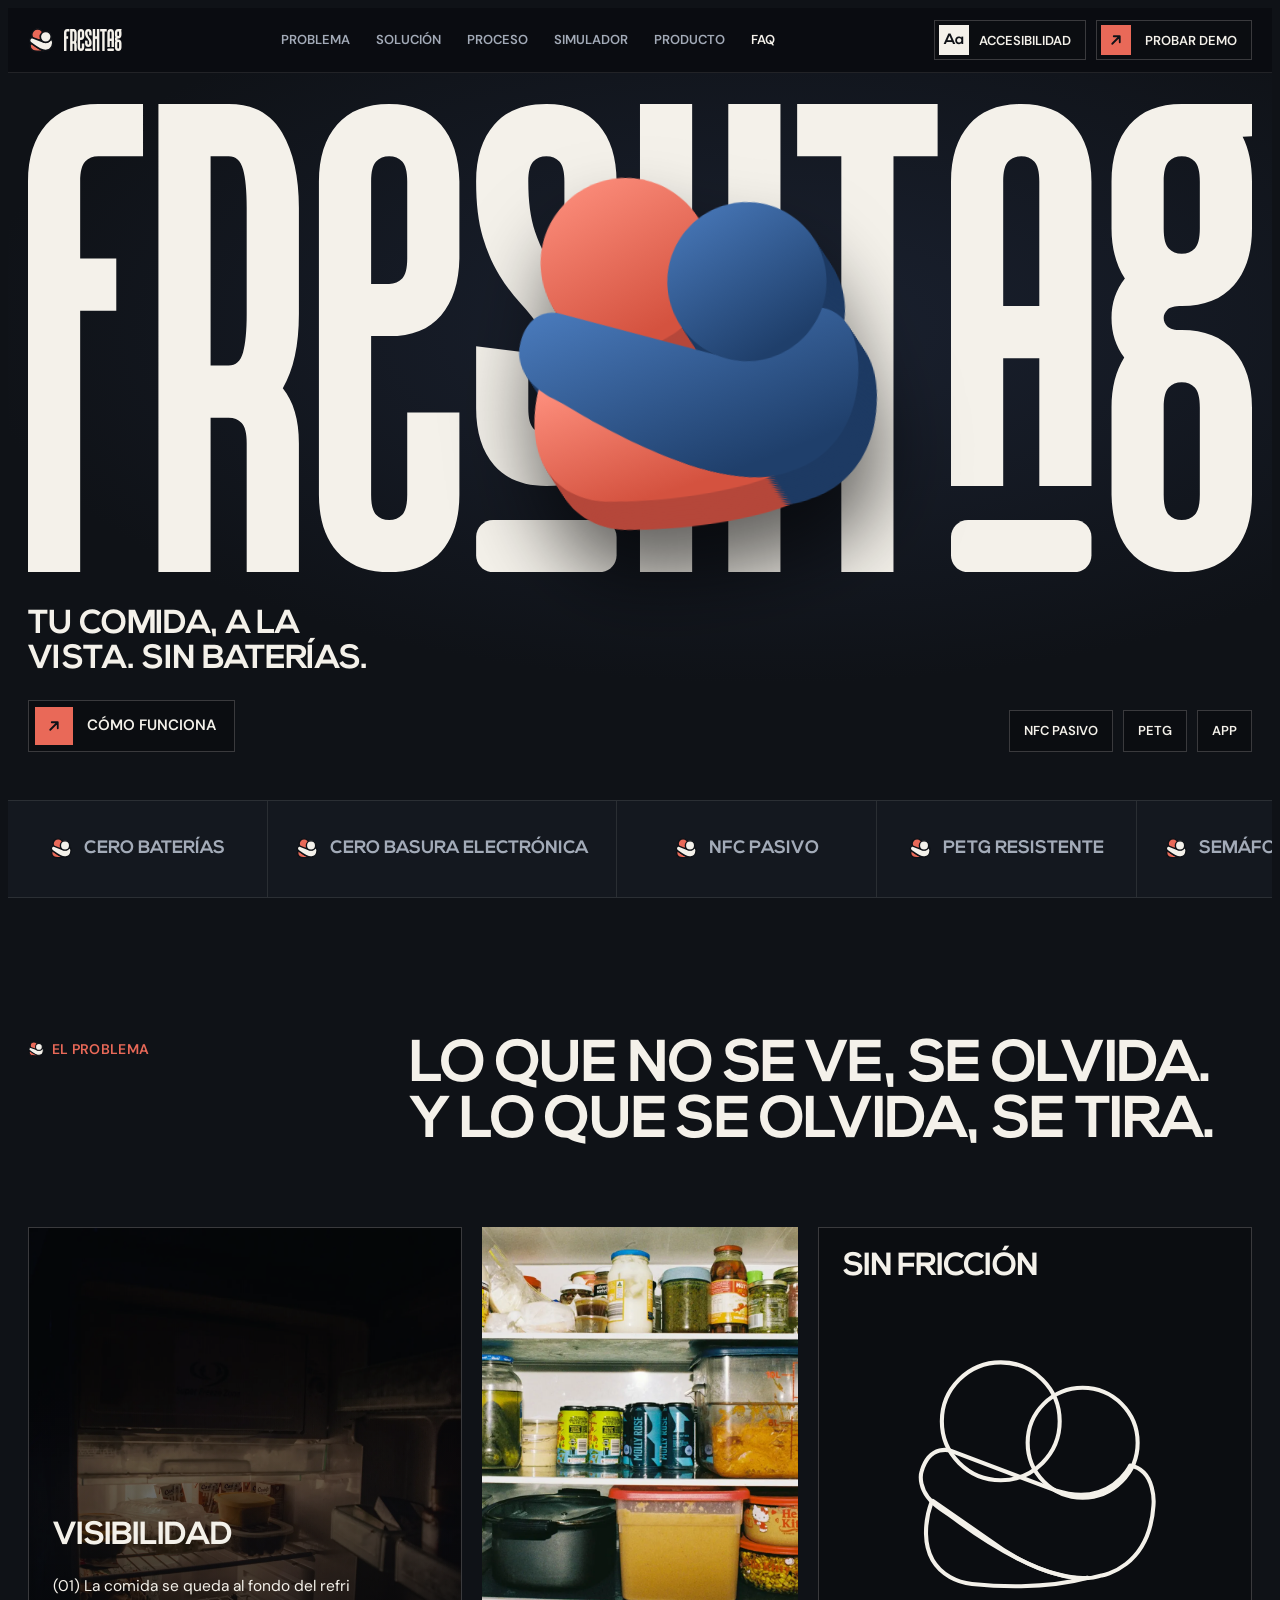
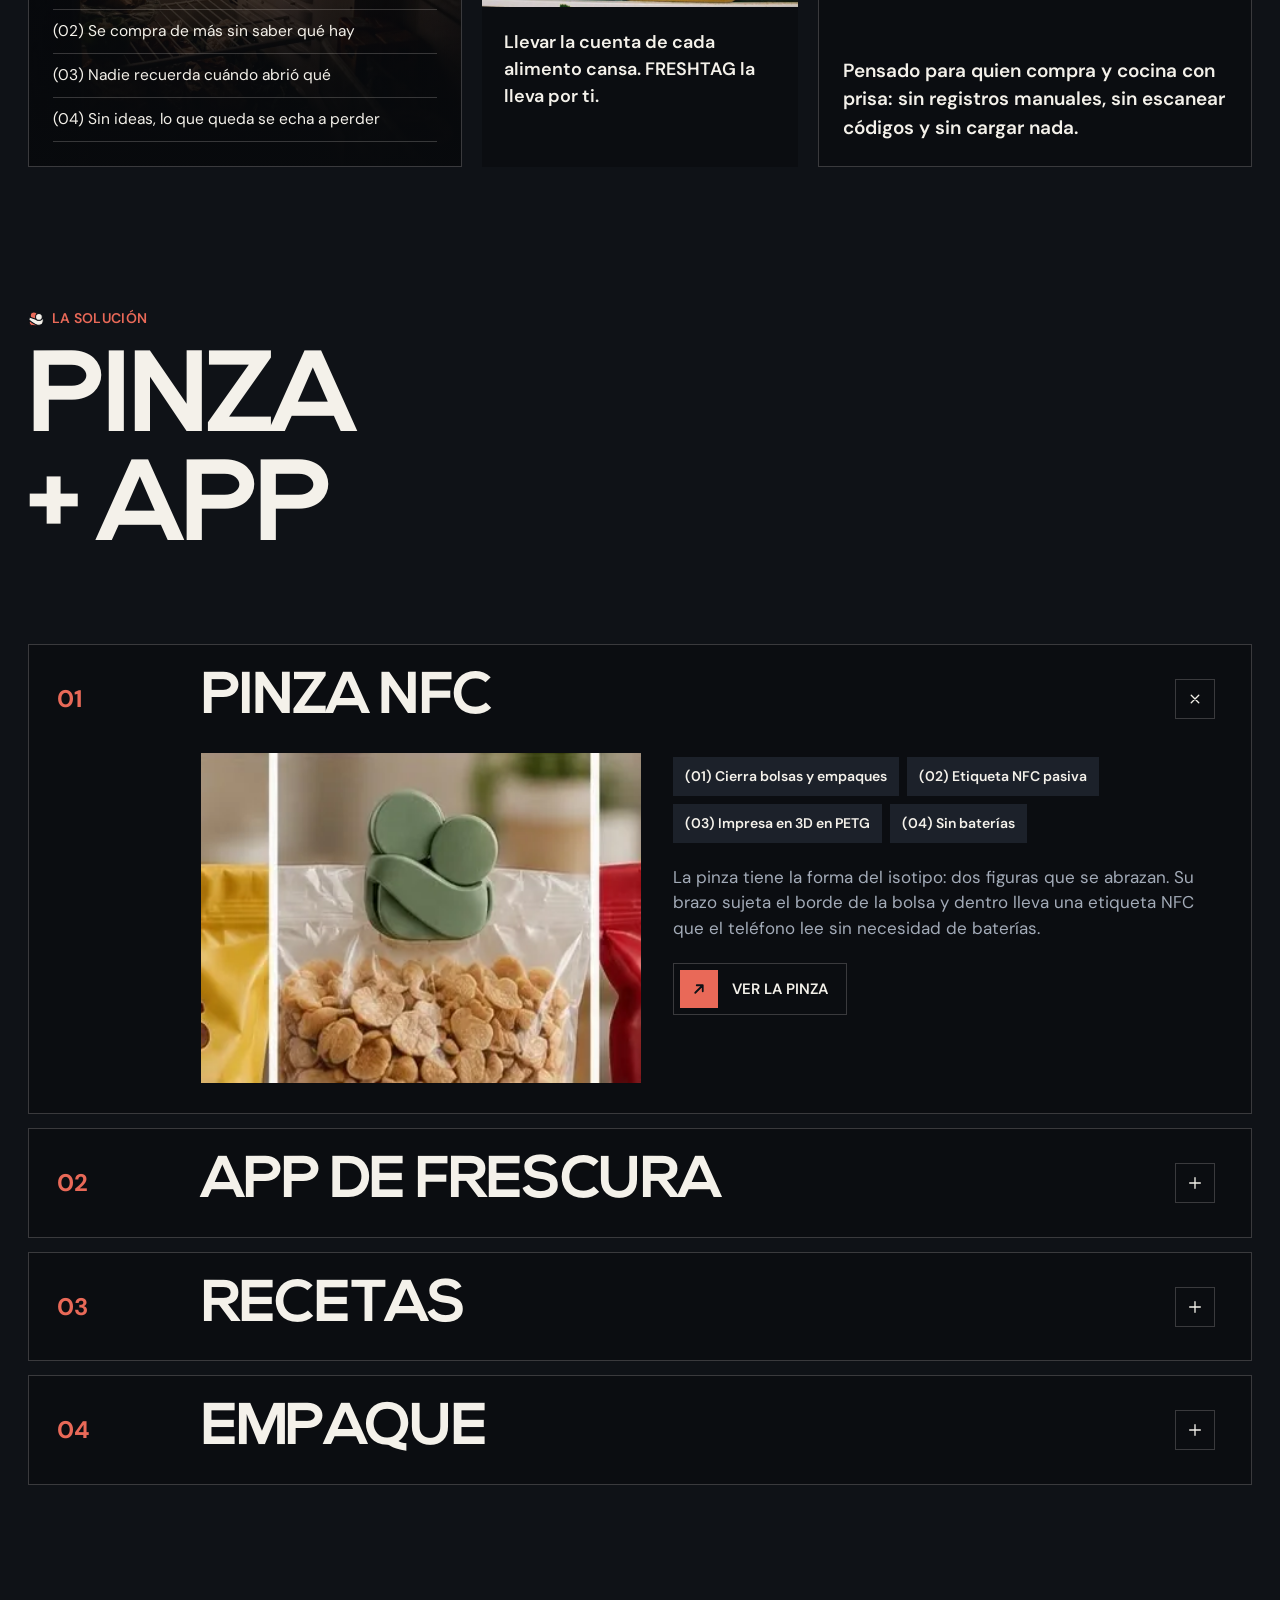
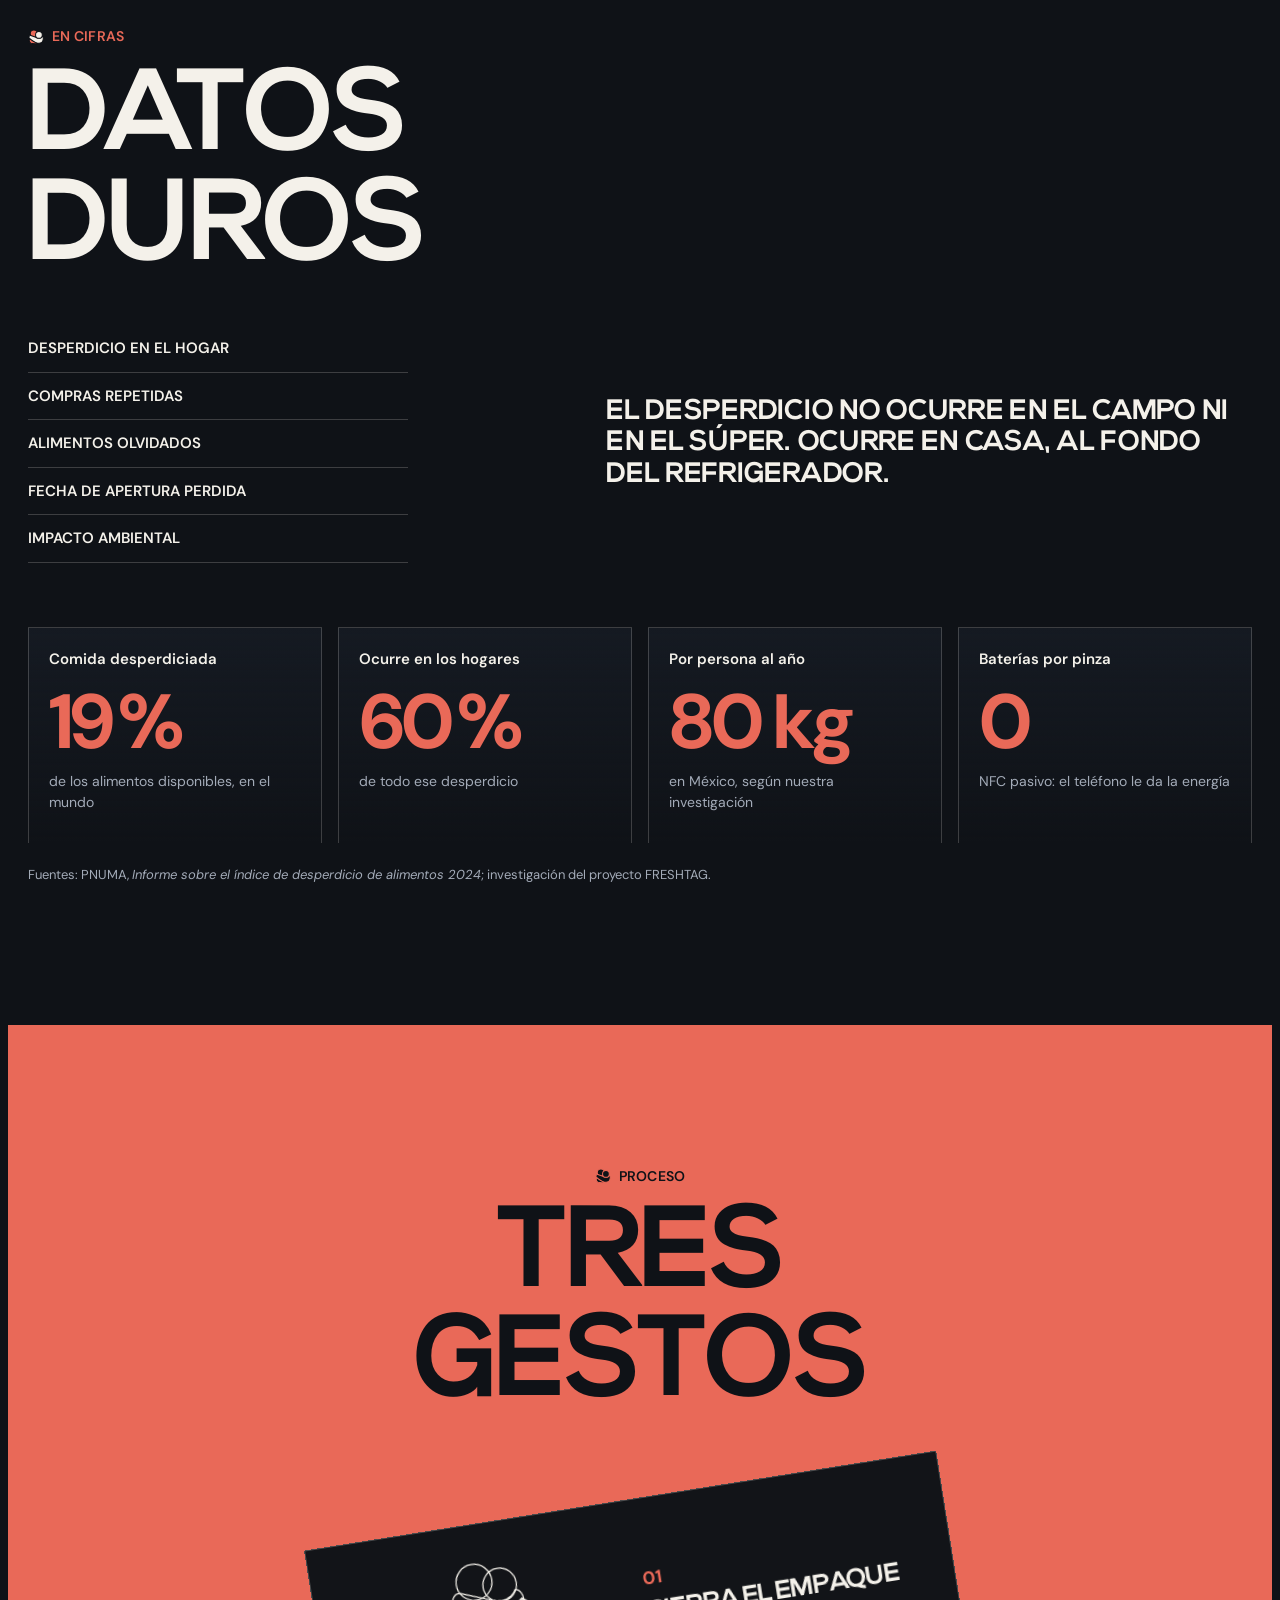
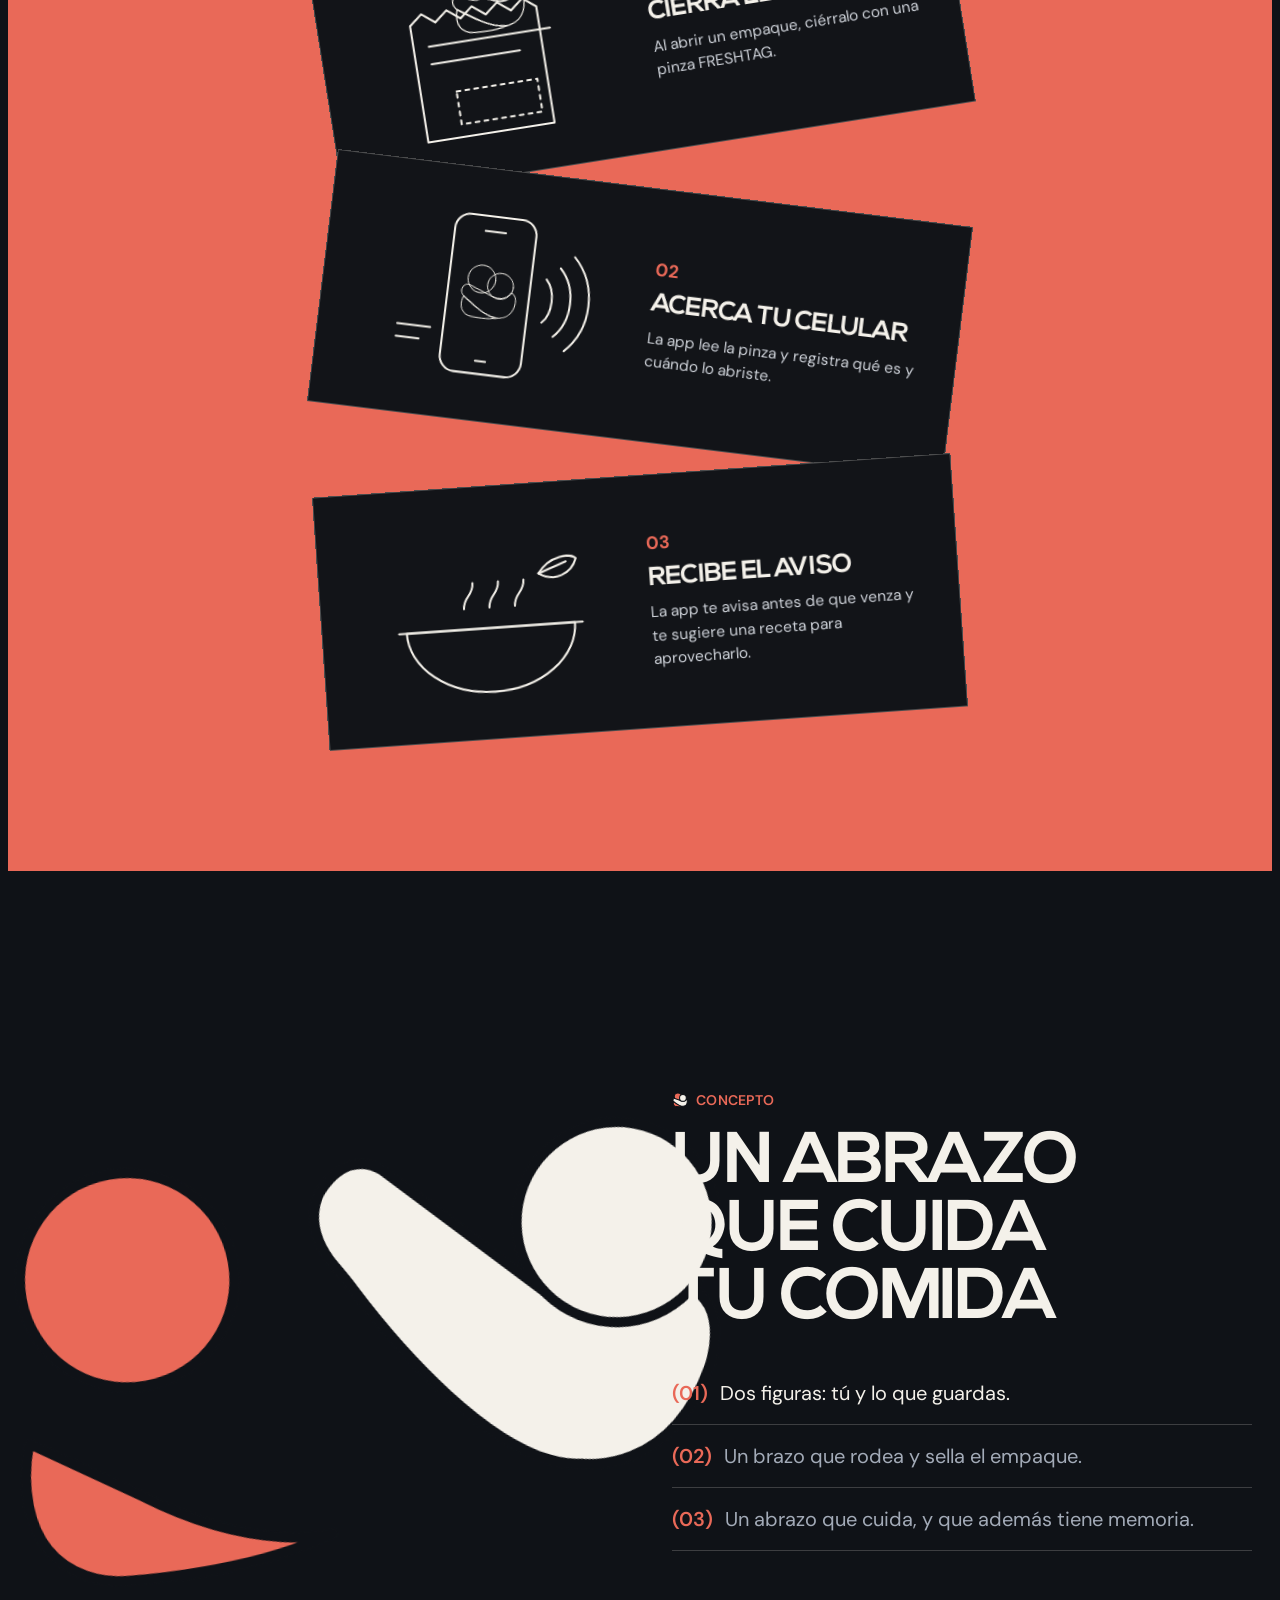
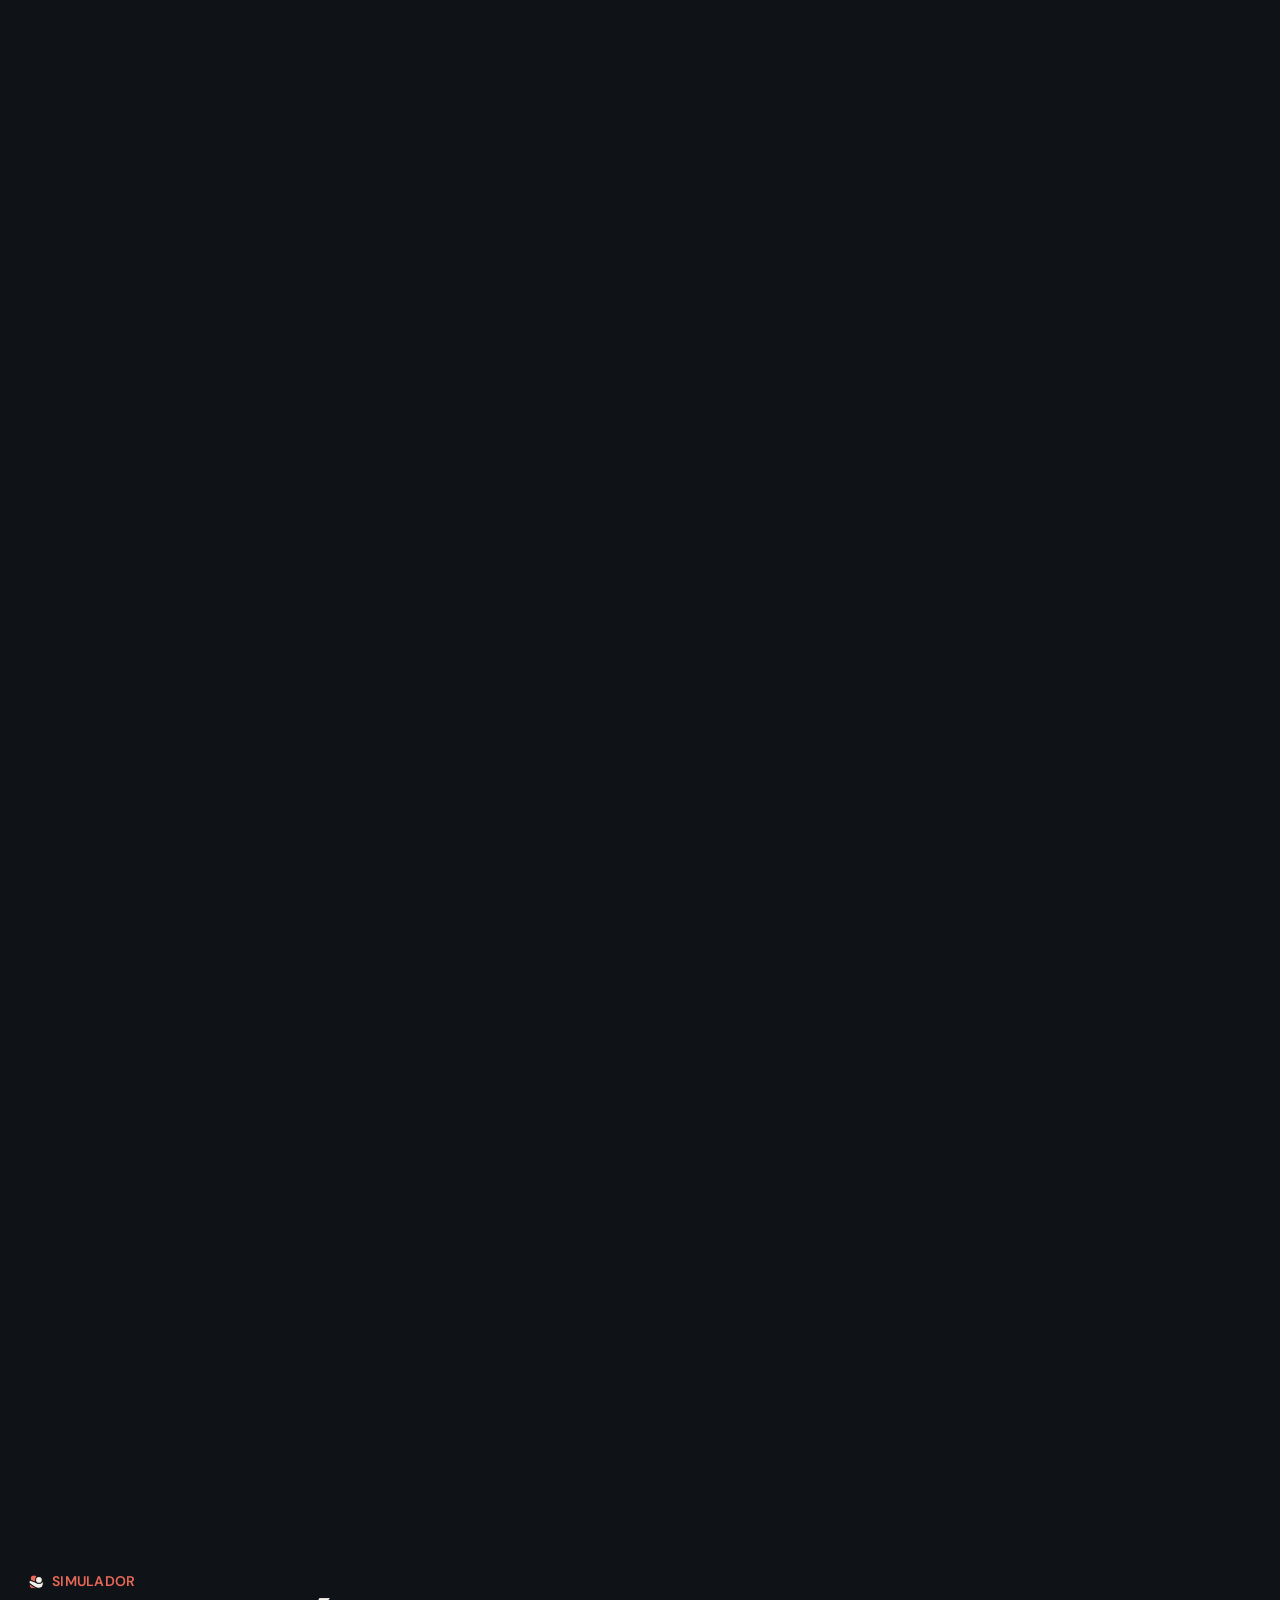
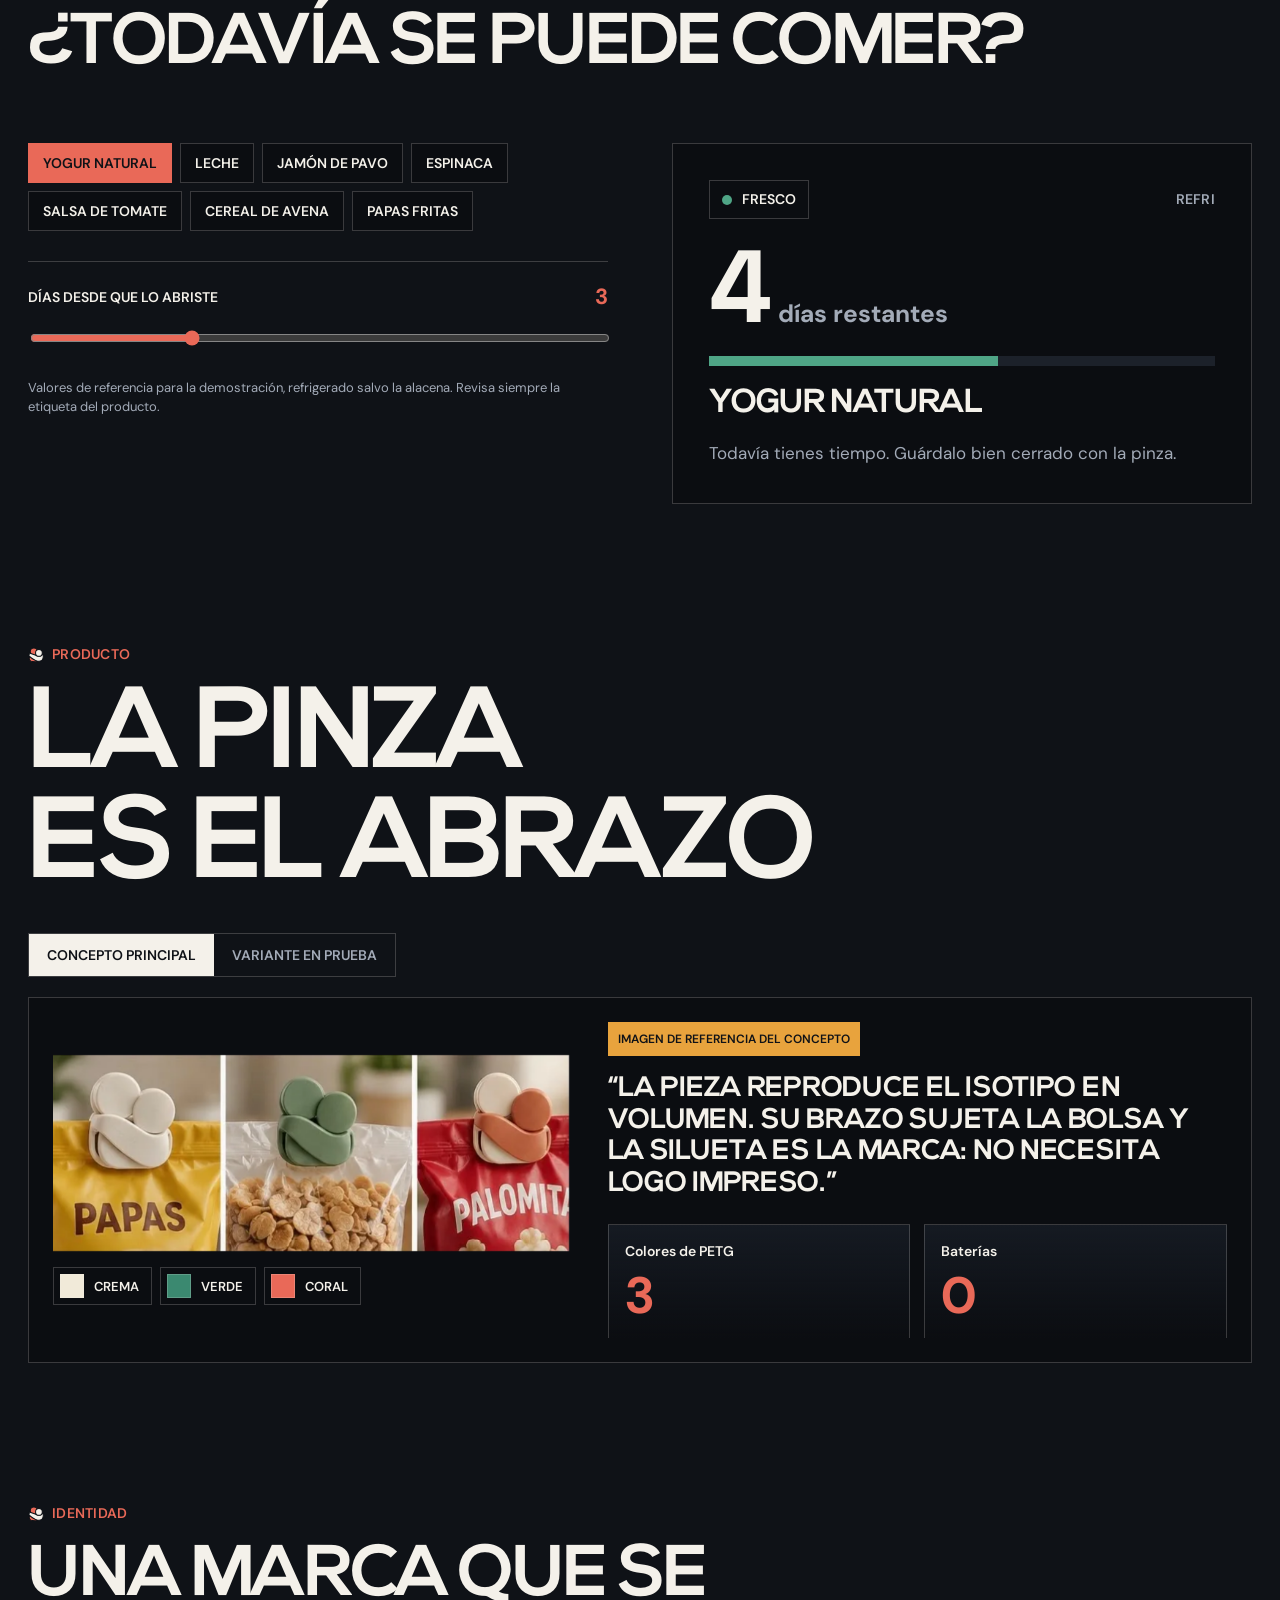
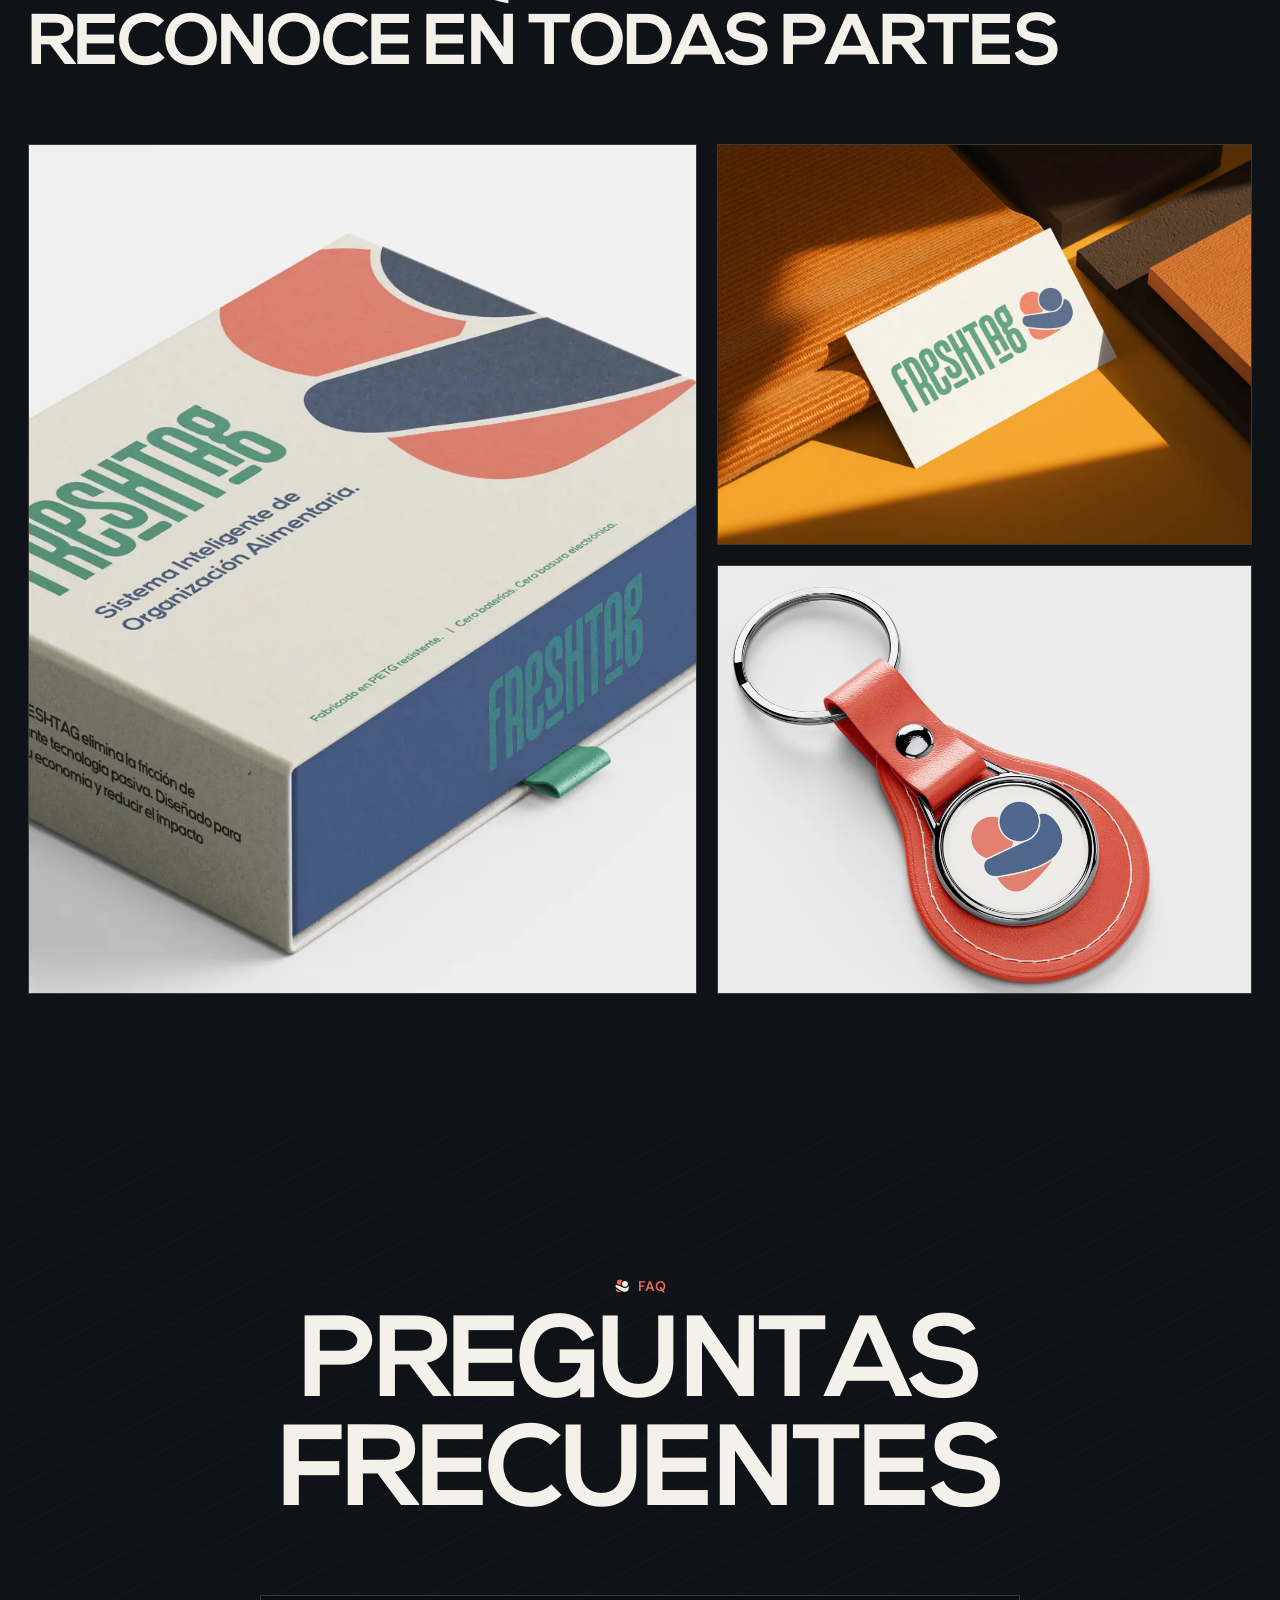
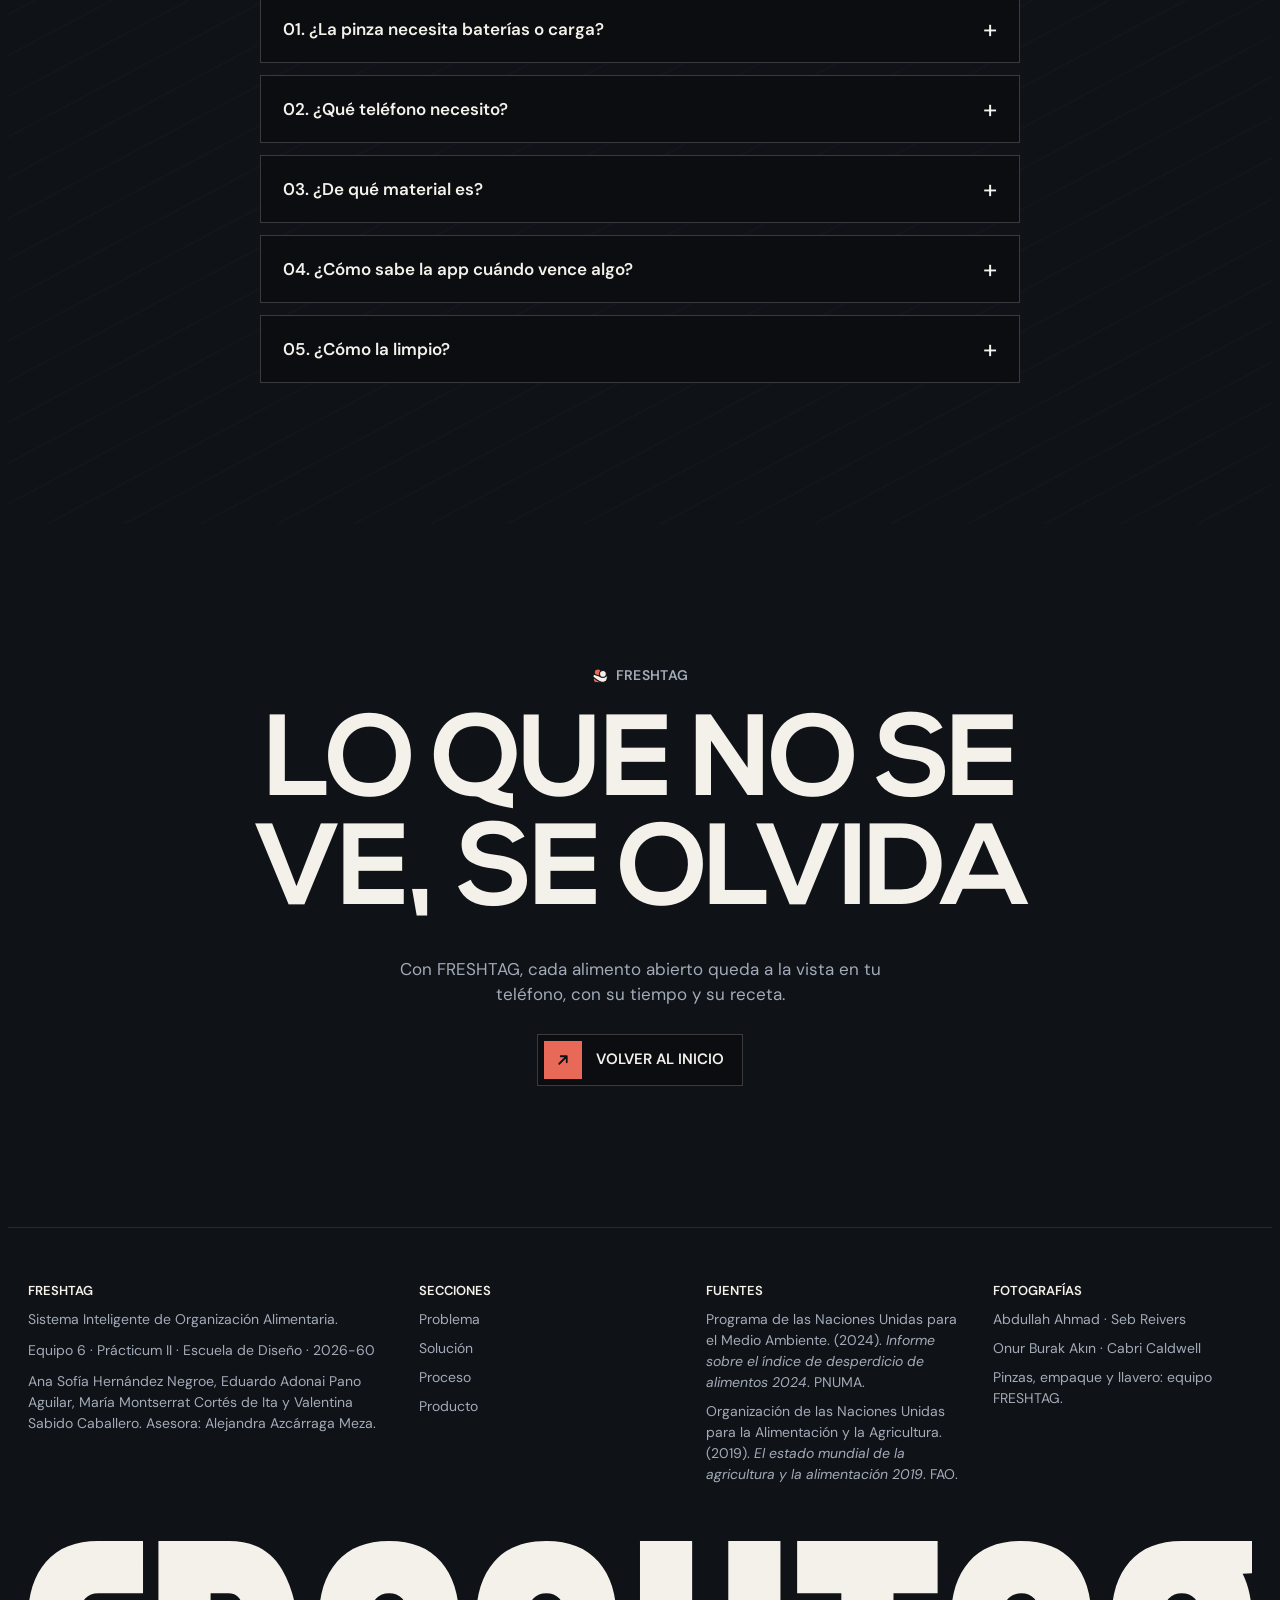
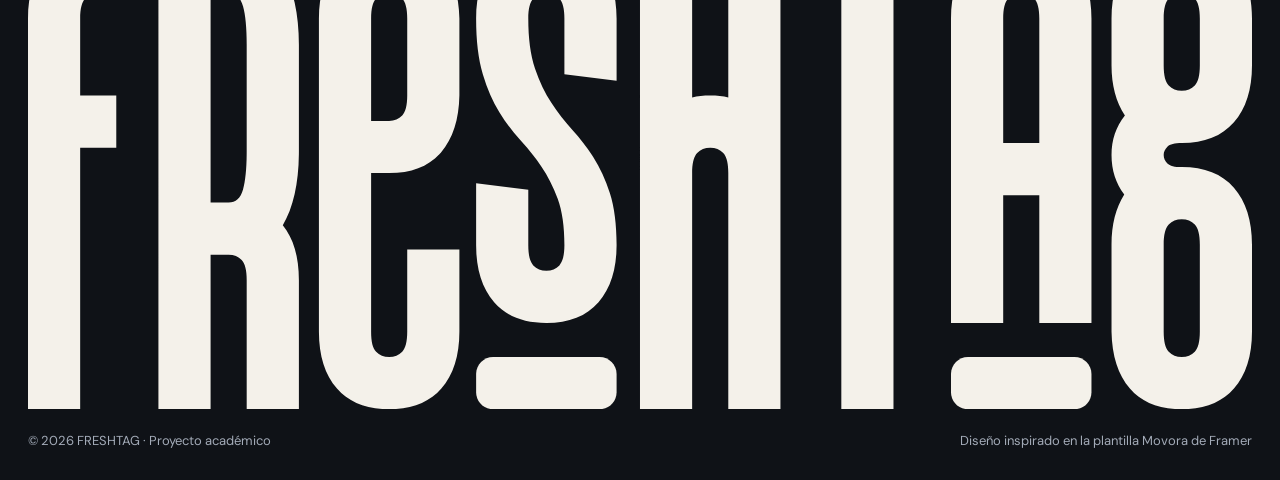
==== commit 5f3536d3: "Sitio accesible v05: tamaños de texto y modos oscuro/claro/alto contraste" ====
--- a/index.html
+++ b/index.html
@@ -1,10 +1,12 @@
-<!doctype html><html lang="es"><head><meta charset="utf-8"><meta name="viewport" content="width=device-width,initial-scale=1,viewport-fit=cover"></head><body>
+<!doctype html><html lang="es"><head><meta charset="utf-8"><meta name="viewport" content="width=device-width,initial-scale=1,viewport-fit=cover"><link rel="icon" type="image/svg+xml" href="[data-uri]"><script>try{var s=JSON.parse(localStorage.getItem("freshtag-a11y")||"{}"),r=document.documentElement;if(/^(l|xl)$/.test(s.size))r.dataset.size=s.size;if(/^(light|hc)$/.test(s.theme))r.dataset.theme=s.theme}catch(e){}</script></head><body>
 <title>FRESHTAG</title>
 <meta name="claude:viewport-fit-sides" content="cover">
 <meta name="description" content="FRESHTAG: pinzas con NFC pasivo y una app que te dice qué comer primero.">
-<link rel="preconnect" href="https://fonts.googleapis.com">
-<link rel="preconnect" href="https://fonts.gstatic.com" crossorigin>
-<link rel="stylesheet" href="https://fonts.googleapis.com/css2?family=Stack+Sans+Notch:wght@700&family=Stack+Sans+Text:wght@400;600&display=swap">
+<style>@font-face{font-family:'Vice City Sans';font-weight:700;font-style:normal;src:url([data-uri])}
+@font-face{font-family:'Vice City Sans';font-weight:300;font-style:normal;src:url([data-uri])}
+@font-face{font-family:'DM Sans';font-weight:100 1000;font-style:normal;src:url([data-uri]